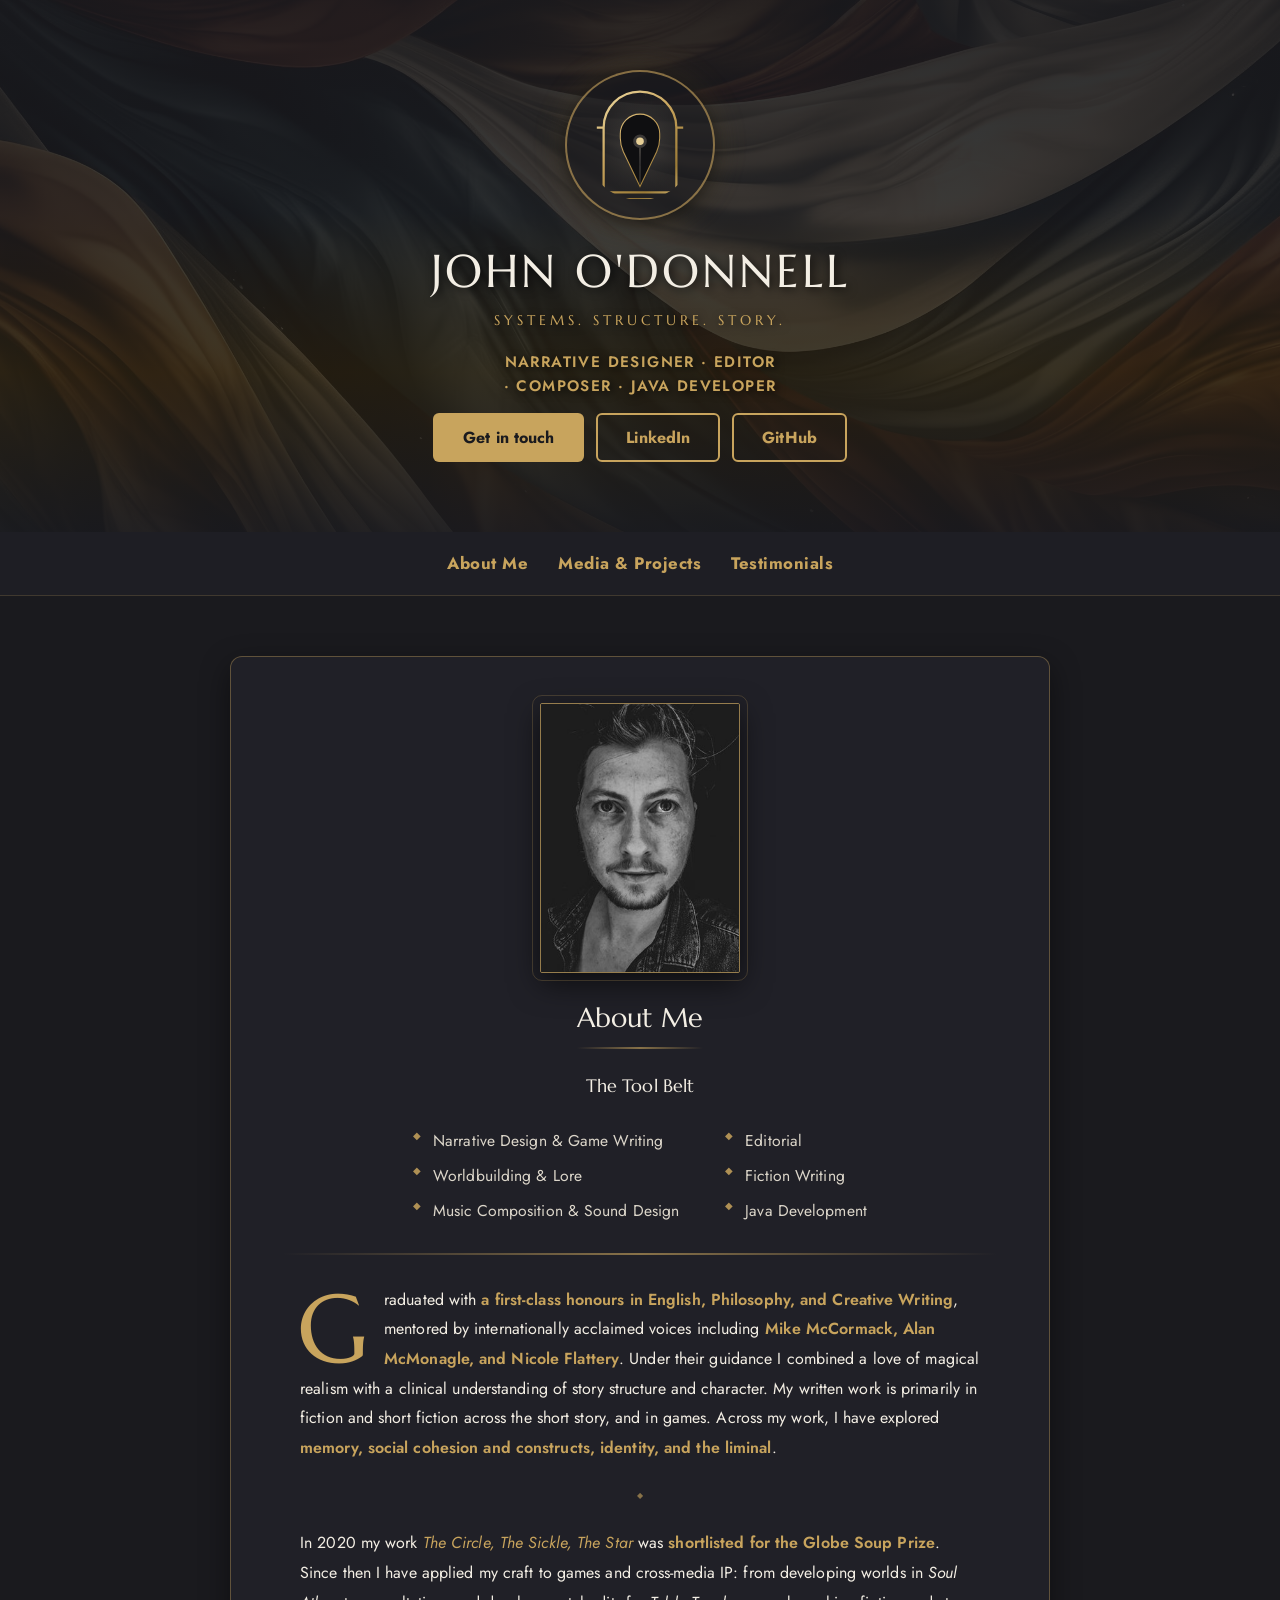
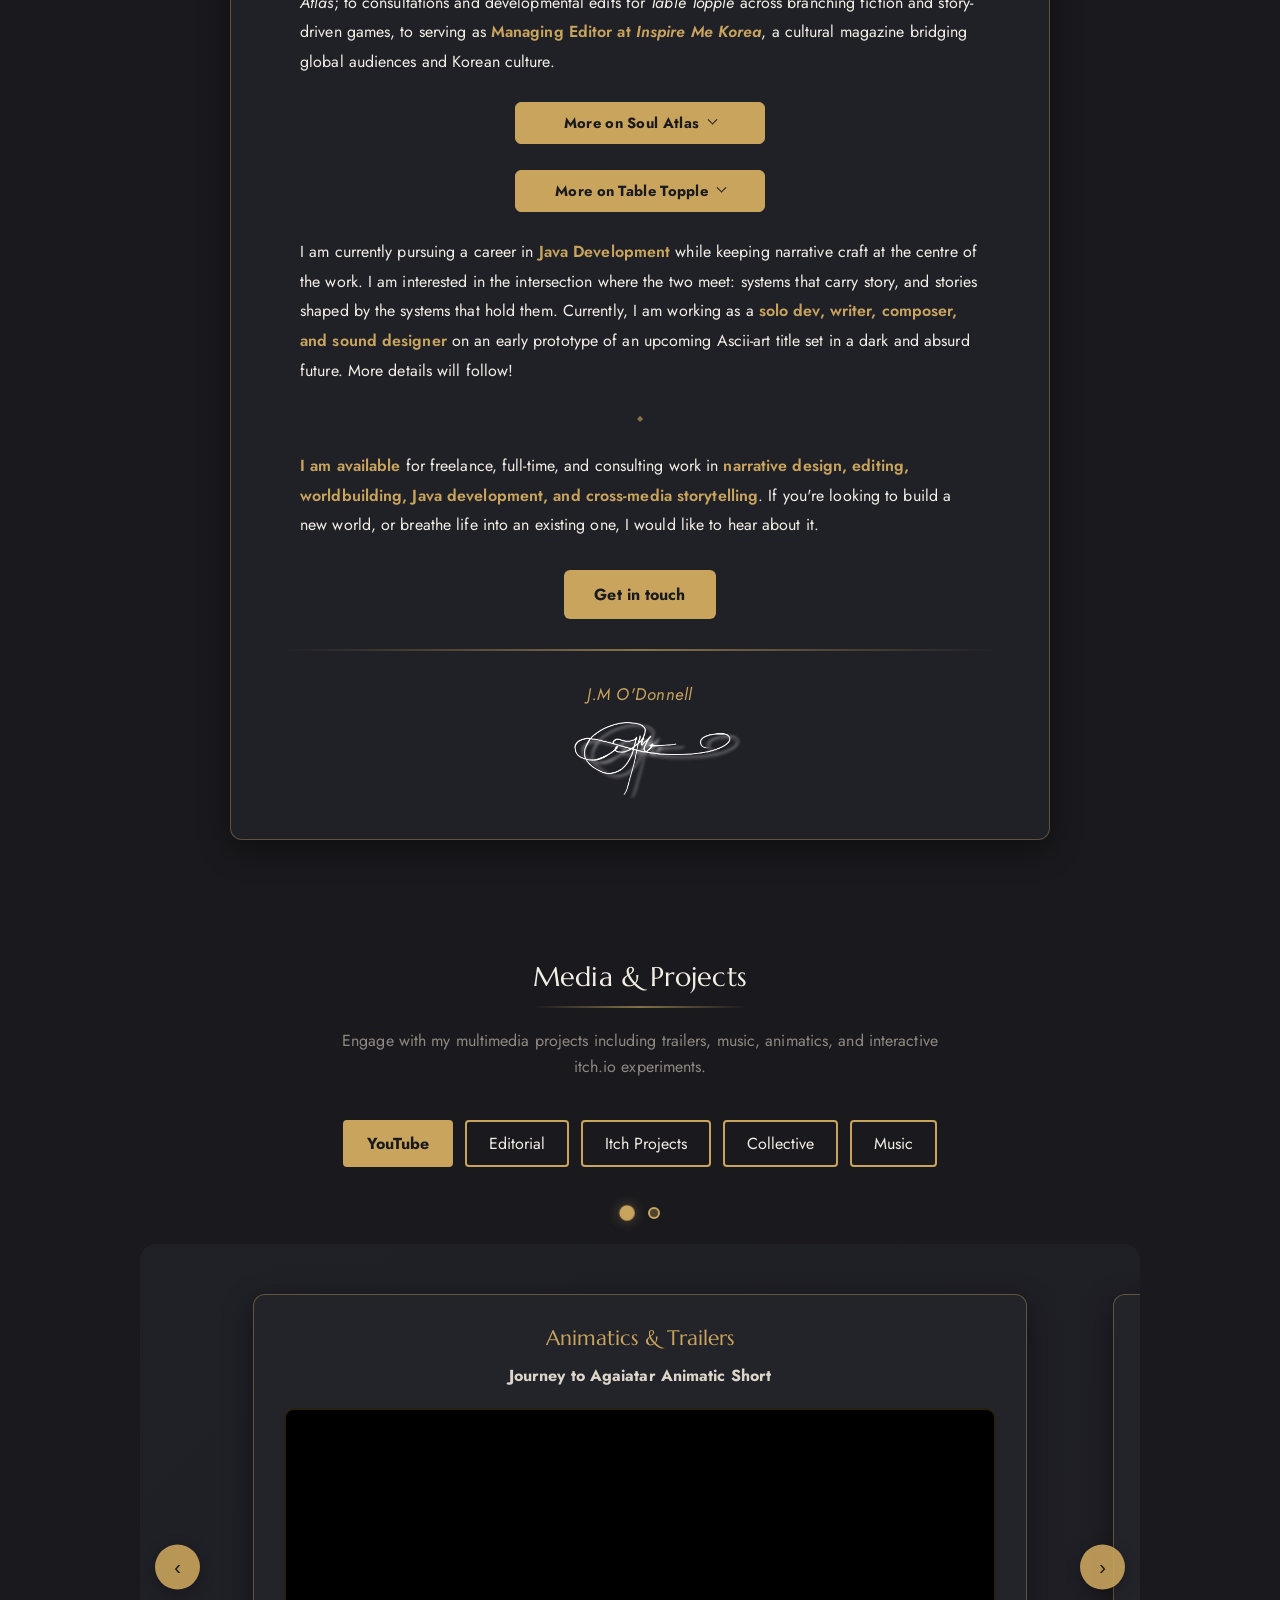
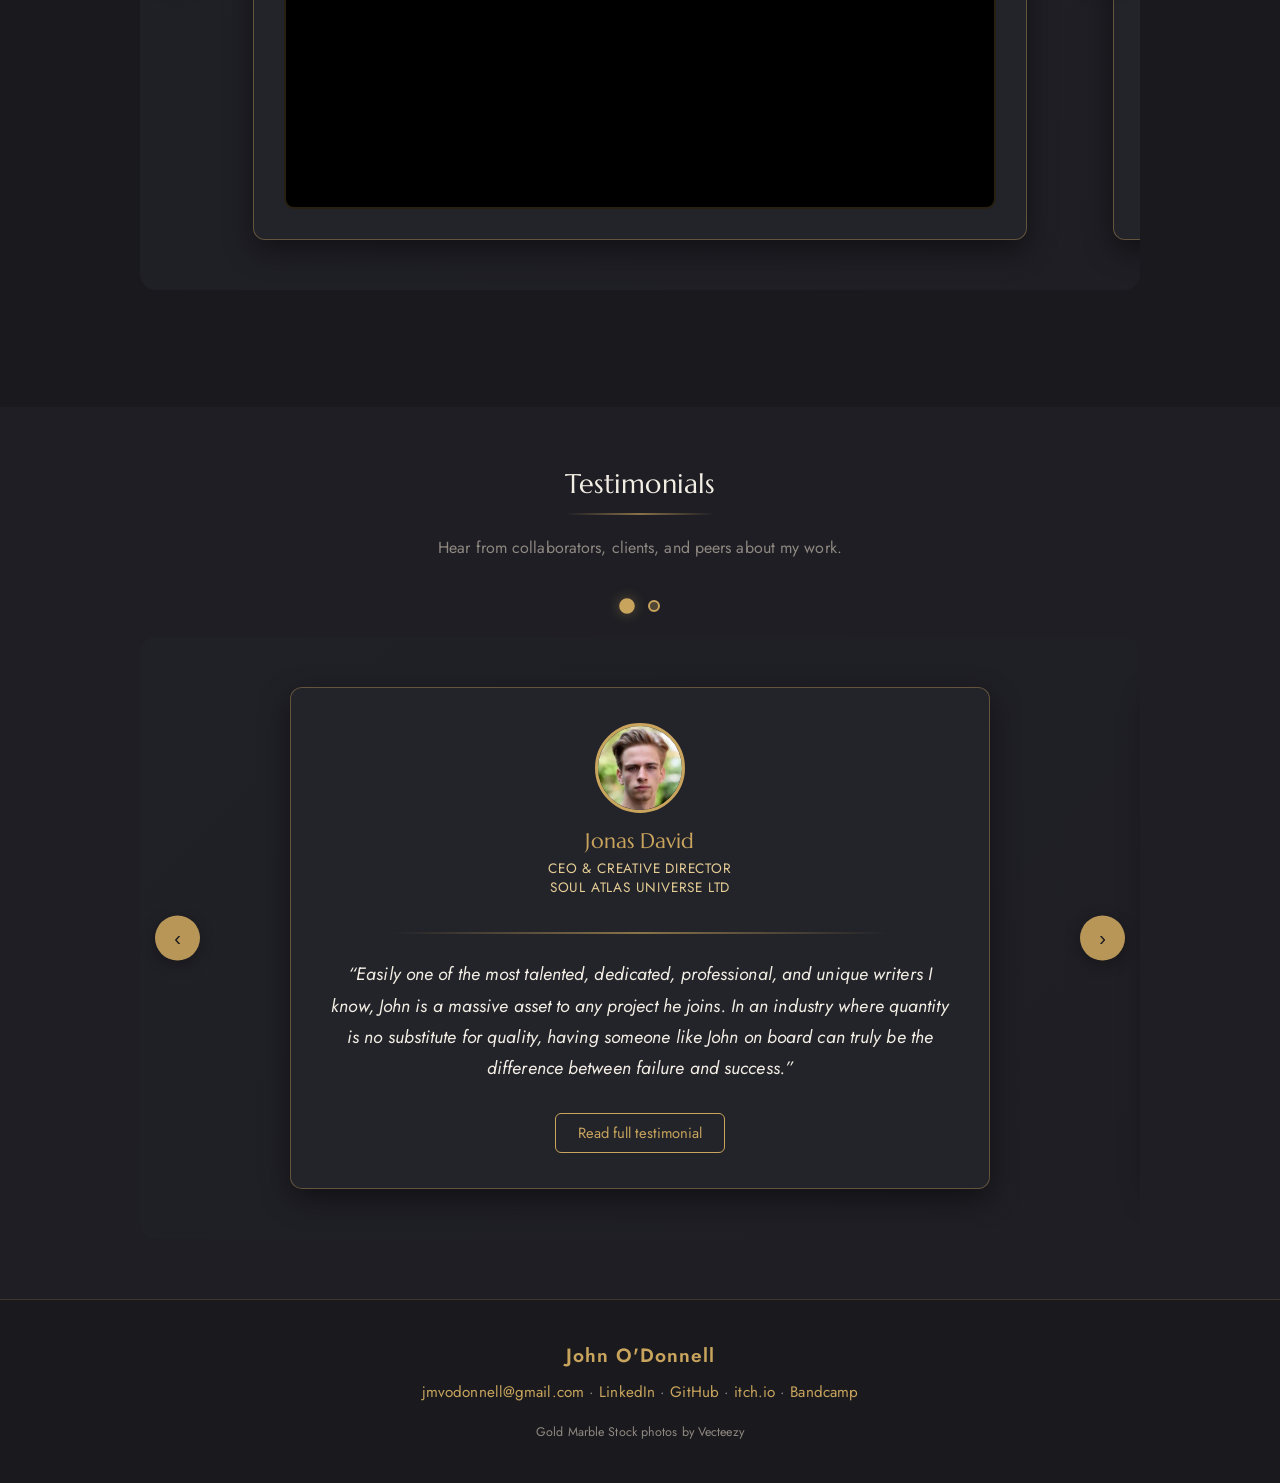
==== index.html @ 0b99d1b3 "Hero: brand mark in place of the portrait, add Composer, cut the long tagline - The circle now carri" ====
<!DOCTYPE html>
<html lang="en">
<head>
  <meta charset="UTF-8">
  <meta name="viewport" content="width=device-width, initial-scale=1">

  <title>John O'Donnell — Narrative Designer, Editor, Composer &amp; Java Developer</title>
  <meta name="description" content="John O'Donnell is a narrative designer, editor, composer and Java developer based in Galway, Ireland. Worldbuilding and lore for Soul Atlas, developmental editing for Table Topple, Managing Editor at Inspire Me Korea, founder of the Galway Writing Collective.">
  <meta name="author" content="John O'Donnell">
  <link rel="canonical" href="https://jmvodonnell.github.io/">

  <!-- Open Graph / social sharing -->
  <meta property="og:type" content="profile">
  <meta property="og:site_name" content="John O'Donnell">
  <meta property="og:title" content="John O'Donnell — Narrative Designer, Editor, Composer &amp; Java Developer">
  <meta property="og:description" content="Worldbuilding and lore for Soul Atlas. Developmental editing for Table Topple. Managing Editor at Inspire Me Korea.">
  <meta property="og:url" content="https://jmvodonnell.github.io/">
  <meta property="og:image" content="https://jmvodonnell.github.io/og-image.jpg">
  <meta property="og:image:width" content="1200">
  <meta property="og:image:height" content="630">
  <meta property="og:image:alt" content="John O'Donnell — Narrative Designer, Editor, Composer, Java Developer. Systems. Structure. Story.">
  <meta name="twitter:card" content="summary_large_image">
  <meta name="twitter:title" content="John O'Donnell — Narrative Designer, Editor, Composer &amp; Java Developer">
  <meta name="twitter:description" content="Worldbuilding and lore for Soul Atlas. Developmental editing for Table Topple. Managing Editor at Inspire Me Korea.">
  <meta name="twitter:image" content="https://jmvodonnell.github.io/og-image.jpg">
  <meta name="theme-color" content="#1A1A1E">

  <!-- Brand icons. The inline SVG placeholder is replaced by the real mark. -->
  <link rel="icon" href="/favicon.ico" sizes="48x48">
  <link rel="icon" href="/favicon.svg" type="image/svg+xml">
  <link rel="icon" type="image/png" sizes="32x32" href="/favicon-32x32.png">
  <link rel="icon" type="image/png" sizes="16x16" href="/favicon-16x16.png">
  <link rel="apple-touch-icon" href="/apple-touch-icon.png">
  <link rel="manifest" href="/site.webmanifest">

  <link rel="preload" as="image" href="Images/H1.jpg">

  <!-- Marcellus for headings and the name, Jost for body. -->
  <link rel="preconnect" href="https://fonts.googleapis.com">
  <link rel="preconnect" href="https://fonts.gstatic.com" crossorigin>
  <link rel="stylesheet" href="https://fonts.googleapis.com/css2?family=Marcellus&family=Jost:ital,wght@0,300;0,400;0,500;0,600;1,300&display=swap">

  <link rel="stylesheet" href="styles.css">

  <script type="application/ld+json">
  {
    "@context": "https://schema.org",
    "@type": "Person",
    "name": "John O'Donnell",
    "alternateName": "J.M. O'Donnell",
    "url": "https://jmvodonnell.github.io/",
    "image": "https://jmvodonnell.github.io/Images/Headshot3.jpg",
    "jobTitle": "Narrative Designer, Editor, Composer & Java Developer",
    "description": "Narrative designer, editor, composer and Java developer. Worldbuilding and lore for Soul Atlas, developmental editing for Table Topple, Managing Editor at Inspire Me Korea.",
    "email": "mailto:jmvodonnell@gmail.com",
    "address": { "@type": "PostalAddress", "addressLocality": "Galway", "addressCountry": "IE" },
    "knowsAbout": ["Narrative Design", "Game Writing", "Worldbuilding", "Developmental Editing", "Java"],
    "sameAs": [
      "https://github.com/JMVODonnell",
      "https://gaiangames.itch.io/",
      "https://zeropointnatives.bandcamp.com/"
    ]
  }
  </script>
</head>
<body>

  <a href="#main" class="skip-link">Skip to content</a>

  <!-- Hero -->
  <header>
    <div class="header-content">
      <img src="Images/mark_gold-on-dark.svg" alt="" aria-hidden="true" class="header-mark" width="200" height="200">
      <div class="text-container">
        <!-- The mark sits above, so the h1 is the name alone. Using the full
             lockup here would repeat the mark. -->
        <h1 class="header-name">John O'Donnell</h1>
        <p class="header-motto">Systems. Structure. Story.</p>
        <p class="header-roles">Narrative Designer &middot; Editor &middot; Composer &middot; Java Developer</p>
        <div class="header-actions" id="headerActions">
          <a href="mailto:jmvodonnell@gmail.com?subject=Collaboration%20Inquiry" class="cta-btn">Get in touch</a>
          <!-- LinkedIn / GitHub links are injected here from the SITE config in the script below -->
        </div>
      </div>
    </div>
  </header>

  <!-- Navigation -->
  <nav aria-label="Primary">
    <div class="nav-inner">
      <a href="#about-me">About Me</a>
      <a href="#projects">Media &amp; Projects</a>
      <a href="#testimonials">Testimonials</a>
      <!-- Single indicator that slides between links; positioned by script. -->
      <span class="nav-indicator" aria-hidden="true"></span>
    </div>
  </nav>

  <main id="main">

    <!-- About -->
    <section id="about-me" aria-labelledby="about-heading">
      <div class="about-container">
        <div class="about-card">

          <div class="about-photo">
            <img src="Images/Headshot3.jpg" alt="John O'Donnell" width="420" height="420">
          </div>

          <h2 id="about-heading">About Me</h2>

          <p class="about-intro">The Tool Belt</p>

          <ul class="about-list">
            <li>Narrative Design &amp; Game Writing</li>
            <li>Editorial</li>
            <li>Worldbuilding &amp; Lore</li>
            <li>Fiction Writing</li>
            <li>Music Composition &amp; Sound Design</li>
            <li>Java Development</li>
          </ul>

          <hr class="about-divider">

          <div class="about-prose">

            <p class="has-dropcap"><span class="dropcap">G</span>raduated with <strong>a first-class honours in English, Philosophy, and Creative Writing</strong>, mentored by internationally acclaimed voices including <strong>Mike McCormack, Alan McMonagle, and Nicole Flattery</strong>. Under their guidance I combined a love of magical realism with a clinical understanding of story structure and character. My written work is primarily in fiction and short fiction across the short story, and in games. Across my work, I have explored <strong>memory, social cohesion and constructs, identity, and the liminal</strong>.</p>

            <p>In 2020 my work <a href="https://www.globesoup.net/summer-2020-winner-1" target="_blank" rel="noopener"><em>The Circle, The Sickle, The Star</em></a> was <strong>shortlisted for the Globe Soup Prize</strong>. Since then I have applied my craft to games and cross-media IP: from developing worlds in <em>Soul Atlas</em>; to consultations and developmental edits for <em>Table Topple</em> across branching fiction and story-driven games, to serving as <strong>Managing Editor at <em>Inspire Me Korea</em></strong>, a cultural magazine bridging global audiences and Korean culture.</p>

            <div class="disclosure">
              <button type="button" class="disclosure-btn" aria-expanded="false" aria-controls="more-soul-atlas">
                <span>More on Soul Atlas</span>
                <span class="chev" aria-hidden="true"></span>
              </button>
              <div class="disclosure-panel" id="more-soul-atlas" hidden>
                <p>I served as <strong>worldbuilder, lore-keeper, writer, and editor</strong> on <em>Soul Atlas</em>, an ambitious cross-media fantasy project. In my time there, I combined <strong>geopolitics, culture, ideology, and philosophy</strong> with topography and real world history to co-create an original, cohesive universe with original characters. I have contributed as editor on promotional trailers and on their graphic novels. I continue to work with the team as an occasional editor, and as a <strong>narrative and worldbuilding consultant</strong>.</p>
                <p class="disclosure-link"><a href="https://soul-atlas.com/grimhald/" target="_blank" rel="noopener">Read their graphic novel, Grimhald &#8599;</a></p>
              </div>
            </div>

            <div class="disclosure">
              <button type="button" class="disclosure-btn" aria-expanded="false" aria-controls="more-table-topple">
                <span>More on Table Topple</span>
                <span class="chev" aria-hidden="true"></span>
              </button>
              <div class="disclosure-panel" id="more-table-topple" hidden>
                <p>I have worked on multiple occasions with <em>Table Topple</em> as a <strong>developmental editor and narrative consultant</strong>, most recently completing a full developmental edit of their forthcoming interactive choose your own adventure title, <em>Those Folks at the Top</em>. I have also worked as a consultant on their upcoming game, set in the same universe.</p>
                <p class="disclosure-link"><a href="https://tabletopple.com/" target="_blank" rel="noopener">Visit Table Topple &#8599;</a></p>
              </div>
            </div>

            <p>I am currently pursuing a career in <strong>Java Development</strong> while keeping narrative craft at the centre of the work. I am interested in the intersection where the two meet: systems that carry story, and stories shaped by the systems that hold them. Currently, I am working as a <strong>solo dev, writer, composer, and sound designer</strong> on an early prototype of an upcoming Ascii-art title set in a dark and absurd future. More details will follow!</p>

            <p><strong>I am available</strong> for freelance, full-time, and consulting work in <strong>narrative design, editing, worldbuilding, Java development, and cross-media storytelling</strong>. If you're looking to build a new world, or breathe life into an existing one, I would like to hear about it.</p>

          </div>

          <p class="about-cta"><a href="mailto:jmvodonnell@gmail.com?subject=Collaboration%20Inquiry" class="cta-btn">Get in touch</a></p>

          <hr class="about-divider">

          <p class="signature-credit">J.M O'Donnell</p>
          <div class="signature-container">
            <span class="signature" role="img" aria-label="John O'Donnell's signature"></span>
          </div>

        </div>
      </div>
    </section>

    <!-- Work -->
    <section id="projects" aria-labelledby="projects-heading">
      <div class="container">
        <h2 id="projects-heading">Media &amp; Projects</h2>
        <p class="section-intro">Engage with my multimedia projects including trailers, music, animatics, and interactive itch.io experiments.</p>

        <div class="tab-container" role="tablist" aria-label="Work categories">
          <button type="button" class="tab" role="tab" id="tab-narrative" aria-controls="narrative" aria-selected="false" data-target="narrative">YouTube</button>
          <button type="button" class="tab" role="tab" id="tab-editorial"  aria-controls="editorial"  aria-selected="false" data-target="editorial">Editorial</button>
          <button type="button" class="tab" role="tab" id="tab-games"      aria-controls="games"      aria-selected="false" data-target="games">Itch Projects</button>
          <button type="button" class="tab" role="tab" id="tab-collective" aria-controls="collective" aria-selected="false" data-target="collective">Collective</button>
          <button type="button" class="tab" role="tab" id="tab-music"      aria-controls="music"      aria-selected="false" data-target="music">Music</button>
        </div>

        <!-- Wrapper holds a min-height so switching tabs doesn't lurch the page. -->
        <div class="tab-panels">

        <!-- Narrative: animatics and trailers -->
        <div id="narrative" class="tab-panel" role="tabpanel" aria-labelledby="tab-narrative" data-carousel tabindex="0">
          <div class="carousel-container">
            <div class="carousel-dots" id="narrativeDots"></div>
            <div class="carousel-viewport">
              <div class="carousel-track" id="narrativeTrack">

                <div class="carousel-slide">
                  <div class="media-card">
                    <h3>Animatics &amp; Trailers</h3>
                    <p><strong>Journey to Agaiatar Animatic Short</strong></p>
                    <div class="video-frame">
                      <iframe src="https://www.youtube-nocookie.com/embed/Y5Wjfa29o9g" title="Journey to Agaiatar — animatic short" loading="lazy" frameborder="0" allow="accelerometer; clipboard-write; encrypted-media; gyroscope; picture-in-picture; web-share" referrerpolicy="strict-origin-when-cross-origin" allowfullscreen></iframe>
                    </div>
                  </div>
                </div>

                <div class="carousel-slide">
                  <div class="media-card">
                    <h3>Animatics &amp; Trailers</h3>
                    <p>A cinematic look at the immersive world of <strong>Soul Atlas.</strong></p>
                    <div class="video-frame">
                      <iframe src="https://www.youtube-nocookie.com/embed/u3R4_7BjgV8" title="Soul Atlas — cinematic trailer" loading="lazy" frameborder="0" allow="accelerometer; clipboard-write; encrypted-media; gyroscope; picture-in-picture; web-share" referrerpolicy="strict-origin-when-cross-origin" allowfullscreen></iframe>
                    </div>
                  </div>
                </div>

              </div>
              <button type="button" class="carousel-nav prev" id="prevNarrative" aria-label="Previous narrative project">&#8249;</button>
              <button type="button" class="carousel-nav next" id="nextNarrative" aria-label="Next narrative project">&#8250;</button>
            </div>
          </div>
        </div>

        <!-- Editorial -->
        <div id="editorial" class="tab-panel" role="tabpanel" aria-labelledby="tab-editorial" data-carousel tabindex="0">
          <div class="carousel-container">
            <div class="editorial-header">
              <h3>Published Works</h3>
              <p class="section-subtitle">&mdash; Featured articles and magazine contributions &mdash;</p>
            </div>

            <div class="credit-list">
              <div class="credit">
                <p class="credit-role">Developmental Editor</p>
                <p class="credit-work"><em>Those Folks at the Top</em> — Richard Naughton</p>
                <p class="credit-note">Full developmental edit of a forthcoming interactive, choice-driven title. Forthcoming.</p>
              </div>
              <div class="credit">
                <p class="credit-role">Managing Editor</p>
                <p class="credit-work">Inspire Me Korea</p>
                <p class="credit-note">Cultural magazine bridging global stories, identity and cultural insight.</p>
              </div>
              <div class="credit">
                <p class="credit-role">Worldbuilder &amp; Editor</p>
                <p class="credit-work">Soul Atlas</p>
                <p class="credit-note">Lore systems, regional development, and editorial review across film, games and comics.</p>
              </div>
            </div>

            <div class="carousel-dots" id="editorialDots"></div>
            <div class="carousel-viewport">
              <div class="carousel-track" id="editorialTrack">

                <div class="carousel-slide">
                  <div class="pub-card">
                    <div class="pub-content-wrapper">
                      <div class="pub-preview">
                        <img src="Images/cafe.jpg" alt="Inspire Me Korea, June 2020 issue cover" class="pub-cover-img" loading="lazy" width="520" height="730">
                      </div>
                      <div class="pub-details">
                        <h4 class="pub-title">Cultural Insights</h4>
                        <p class="pub-magazine">Inspire Me Korea</p>
                        <p class="pub-date">2020 June Issue</p>
                        <div class="pub-divider"></div>
                        <p class="pub-excerpt">The Cafe Aficionado&#39;s Guide to Seoul</p>
                        <button type="button" class="view-pdf-btn" data-pdf="https://drive.google.com/file/d/1nbLS0eVukHPrJKzOXMxUZUkrJGcWK3Kp/preview" data-title="The Cafe Aficionado's Guide to Seoul">View Article</button>
                      </div>
                    </div>
                  </div>
                </div>

                <div class="carousel-slide">
                  <div class="pub-card">
                    <div class="pub-content-wrapper">
                      <div class="pub-preview">
                        <img src="Images/kpop.jpg" alt="Inspire Me Korea, November 2020 issue cover" class="pub-cover-img" loading="lazy" width="520" height="732">
                      </div>
                      <div class="pub-details">
                        <h4 class="pub-title">Feature Article</h4>
                        <p class="pub-magazine">Inspire Me Korea</p>
                        <p class="pub-date">2020 Nov Issue</p>
                        <div class="pub-divider"></div>
                        <p class="pub-excerpt">A Deep Dive into Seoul&#39;s evolving folk, k-pop, and rock culture.</p>
                        <button type="button" class="view-pdf-btn" data-pdf="https://drive.google.com/file/d/1iM7bk5YpftJVKg1hq2mKUd3YoQTS1yja/preview" data-title="Seoul's Evolving Music Culture">View Article</button>
                      </div>
                    </div>
                  </div>
                </div>

              </div>
              <button type="button" class="carousel-nav prev" id="prevEditorial" aria-label="Previous publication">&#8249;</button>
              <button type="button" class="carousel-nav next" id="nextEditorial" aria-label="Next publication">&#8250;</button>
            </div>
          </div>
        </div>

        <!-- Games -->
        <div id="games" class="tab-panel" role="tabpanel" aria-labelledby="tab-games" data-carousel tabindex="0">
          <div class="itch-banner-row">
            <div class="banner-frame">
              <img class="itch-banner-full" src="Images/GaiusBanner.jpg" alt="Gaian Games" loading="lazy" width="1600" height="800">
            </div>
          </div>
          <div class="carousel-container">
            <div class="carousel-dots" id="gamesDots"></div>
            <div class="carousel-viewport">
              <!-- Slides are rendered from the GAMES array in the script below. -->
              <div class="carousel-track" id="gamesTrack"></div>
              <button type="button" class="carousel-nav prev" id="prevGames" aria-label="Previous game">&#8249;</button>
              <button type="button" class="carousel-nav next" id="nextGames" aria-label="Next game">&#8250;</button>
            </div>
          </div>
        </div>

        <!-- Music -->
        <div id="music" class="tab-panel" role="tabpanel" aria-labelledby="tab-music" tabindex="0">
          <div class="music-player-container">
            <div class="music-header">
              <h3>Zero Point Natives</h3>
              <a href="https://zeropointnatives.bandcamp.com/" target="_blank" rel="noopener" class="bandcamp-link"><span aria-hidden="true">&#127925;</span> <span>Listen on Bandcamp</span></a>
            </div>

            <div class="music-player">
              <div class="track-info">
                <div class="album-art" id="albumArt" aria-hidden="true"></div>
                <div class="track-details">
                  <p class="track-title" id="trackTitle">Elysium Fields</p>
                  <p class="artist-name">J.M. O'Donnell</p>
                  <p class="track-genre">Electronic &bull; Atmospheric &bull; Video Game Music</p>
                </div>
              </div>

              <div class="progress-container">
                <div class="progress-bar" id="progressBar" role="slider" tabindex="0"
                     aria-label="Seek" aria-valuemin="0" aria-valuemax="100" aria-valuenow="0">
                  <div class="progress" id="progress"></div>
                </div>
                <div class="time-display">
                  <span id="currentTime">0:00</span>
                  <span id="duration">0:00</span>
                </div>
              </div>

              <div class="controls">
                <button type="button" class="control-btn play-btn" id="playBtn" aria-label="Play">&#9654;</button>
                <div class="volume-control">
                  <label for="volumeSlider" class="visually-hidden">Volume</label>
                  <span aria-hidden="true" class="volume-icon">&#128266;</span>
                  <input type="range" class="volume-slider" id="volumeSlider" min="0" max="100" value="70">
                </div>
              </div>

              <!-- Tracklist renders from the TRACKS array below. -->
              <div class="playlist" id="playlist">
                <p class="playlist-title">Tracklist</p>
                <div id="playlistItems"></div>
              </div>
            </div>

            <audio id="audioPlayer" preload="none">
              Your browser does not support the audio element.
            </audio>
          </div>
        </div>

        <!-- Galway Writing Collective -->
        <div id="collective" class="tab-panel" role="tabpanel" aria-labelledby="tab-collective" tabindex="0">
          <div class="carousel-container">
            <div class="collective-card">
              <img src="Images/GWCBanner.jpg" alt="Galway Writing Collective" class="collective-image" loading="lazy" width="1840" height="920">

              <div class="collective-text">
                <h3 class="collective-subheading">The Galway Writing Collective</h3>
                <p class="collective-motto">Crafting Stories | Building Worlds | Elevating Voices.</p>

                <p>When I arrived in Galway in 2019, a prose collective didn't exist, and I suffered under the common belief that writing is something that has to be done in isolation. However, I wanted to change this, and when I couldn't find a collective, I decided to form one.</p>

                <p>Over five years I led a <strong>weekly prose workshop</strong>, facilitated <strong>four monthly events</strong>, and established <strong>Galway's only regular technical editing workshop</strong>. I built a brand that drew recognition from literary journals, publishers and authors, and a community that supported emerging writers across the West of Ireland.</p>

                <p>The Collective concluded in 2024, though I hope it has inspired others to continue the work of building a community and bringing writers together.</p>

                <hr class="about-divider">

                <p class="signature-credit">J.M O&#39;Donnell, Founder of The Galway Writing Collective.</p>
                <div class="signature-container">
                  <span class="signature" role="img" aria-label="John O'Donnell's signature"></span>
                </div>
              </div>
            </div>
          </div>
        </div>


        </div><!-- /.tab-panels -->

      </div>
    </section>
    <!-- Testimonials -->
    <section id="testimonials" aria-labelledby="testimonials-heading">
      <div class="testimonials-container">
        <h2 id="testimonials-heading">Testimonials</h2>
        <p class="section-intro">Hear from collaborators, clients, and peers about my work.</p>

        <div class="carousel-dots" id="testimonialDots"></div>

        <div class="carousel-viewport testimonials-viewport" data-carousel tabindex="0">
          <div class="carousel-track" id="testimonialTrack">

            <div class="carousel-slide">
              <div class="testimonial-card">
                <img src="Images/Jonas.jpg" alt="Jonas David" width="200" height="200" loading="lazy">
                <h3 class="testimonial-name">Jonas David</h3>
                <p class="testimonial-company">CEO &amp; Creative Director<br>Soul Atlas Universe LTD</p>
                <div class="testimonial-divider"></div>
                <blockquote>
                  <p class="pull-quote">&ldquo;Easily one of the most talented, dedicated, professional, and unique writers I know, John is a massive asset to any project he joins. In an industry where quantity is no substitute for quality, having someone like John on board can truly be the difference between failure and success.&rdquo;</p>
                  <div class="quote-rest" id="quote-jonas" hidden>
                    <p>&ldquo;John worked on our multi-media high fantasy IP <strong>Soul Atlas</strong> for about a year. He served as a world-building writer and editor, developing large-scale systems and concepts that shaped the core of the Soul Atlas Universe. It quickly became clear that John's command of story structure and his rapid understanding of the Soul Atlas Universe, which he gained in record time, made him an invaluable asset to the development of our movies, games, and graphic novels.&rdquo;</p>
                    <p>&ldquo;What most impressed me was his ability to see potential in the existing canon that nobody else in the team had noticed, demonstrating not just a keen and sharp mind but also a depth in knowledge and practical experience that he executed on effectively in his work. After his detailed and well-researched contributions to our <em>Journey to Agaiatar</em> animated story, he started to helm the development of the most significant region of Season 1 of the Soul Atlas Universe. There he developed key legacy systems such as the Honoring and the Arrill Rift.&rdquo;</p>
                    <p>&ldquo;As it is difficult to find stand-out talent for creative roles, we sought out John's capabilities in other creative sectors of Atlas. He provided critical insights and revisions on storylines for our upcoming movies and comic scripts, and provided critical insights on the overall story structure of our upcoming seasons. Throughout, he demonstrated a masterful and well-balanced approach between the principles of story structure, and a creative sensibility that brought a fresh and surprising approach to our world and workflow.&rdquo;</p>
                    <p>&ldquo;Even though John is not currently with us full-time, we always value the occasions when he returns — if only for a brief narrative consultation or editorial overview — bringing valuable feedback every single time.&rdquo;</p>
                  </div>
                  <button type="button" class="read-more-btn" data-target="quote-jonas" aria-expanded="false" aria-controls="quote-jonas">Read full testimonial</button>
                </blockquote>
              </div>
            </div>

            <div class="carousel-slide">
              <div class="testimonial-card">
                <img src="Images/Richard.jpg" alt="Richard Naughton" width="240" height="240" loading="lazy">
                <h3 class="testimonial-name">Richard Naughton</h3>
                <p class="testimonial-company">CEO &amp; Creative Director<br>Table Topple</p>
                <div class="testimonial-divider"></div>
                <blockquote>
                  <p class="pull-quote">&ldquo;John is a force multiplier - even if you are not running into trouble, he will help you squeeze every bit of potential out of your ideas.&rdquo;</p>
                  <div class="quote-rest" id="quote-richard" hidden>
                    <p>&ldquo;John O'Donnell has been instrumental in helping me overcome creative writing blocks on multiple projects, enabling me to effectively communicate a vision to my team.&rdquo;</p>
                    <p>&ldquo;His infectious excitement about the creative process, his repertoire of tools and his superb listening skills make him easy to recommend to anyone, at any stage of the creative writing process.&rdquo;</p>
                  </div>
                  <button type="button" class="read-more-btn" data-target="quote-richard" aria-expanded="false" aria-controls="quote-richard">Read full testimonial</button>
                </blockquote>
              </div>
            </div>

          </div>
          <button type="button" class="carousel-nav prev" id="prevTestimonial" aria-label="Previous testimonial">&#8249;</button>
          <button type="button" class="carousel-nav next" id="nextTestimonial" aria-label="Next testimonial">&#8250;</button>
        </div>
      </div>
    </section>

  </main>

  <footer>
    <div class="footer-inner">
      <p class="footer-name">John O'Donnell</p>
      <p class="footer-links" id="footerLinks">
        <a href="mailto:jmvodonnell@gmail.com">jmvodonnell@gmail.com</a>
      </p>
      <p class="footer-credit">
        <a href="https://www.vecteezy.com/free-photos/gold-marble" target="_blank" rel="noopener">Gold Marble Stock photos by Vecteezy</a>
      </p>
    </div>
  </footer>

  <!-- Article viewer -->
  <div id="pdfModal" class="pdf-modal" role="dialog" aria-modal="true" aria-labelledby="pdfTitle" hidden>
    <div class="pdf-modal-content">
      <div class="pdf-modal-header">
        <h3 id="pdfTitle">Article Viewer</h3>
        <button type="button" class="close-modal" id="closePdfBtn" aria-label="Close article viewer">&times;</button>
      </div>
      <div class="pdf-viewer-container">
        <iframe id="pdfViewer" src="" title="Article viewer" frameborder="0"></iframe>
      </div>
      <div class="pdf-modal-footer">
        <a id="pdfExternalLink" href="" target="_blank" rel="noopener" class="external-link-btn">Open in New Tab &#8599;</a>
      </div>
    </div>
  </div>

<script>
/* ============================================================
   SITE CONFIG
   Fill these in and the links appear automatically.
   Leave a value as an empty string and its link stays hidden —
   so the site never shows a dead link.
   ============================================================ */
const SITE = {
  email:    'jmvodonnell@gmail.com',
  linkedin: 'https://www.linkedin.com/in/jmvodonnell/',
  github:   'https://github.com/JMVODonnell',
  itch:     'https://gaiangames.itch.io/',
  bandcamp: 'https://zeropointnatives.bandcamp.com/'
};

/* ============================================================
   GAMES
   Add an object here and a slide appears. Delete it and it goes.
   `status` is optional — use it for work in progress.
   ============================================================ */
const GAMES = [
  {
    type:  'profile',
    name:  'J.M O\'Donnell',
    title: 'Game Developer & Designer',
    bio:   'I\'m a storyteller drawn to narrative-rich games that explore human connection, the boundaries between the real and the unreal, and the questions that underpin our shared experiences. I craft character-driven, emotionally resonant worlds where magical realism, complex inner lives, and immersive soundtracks come together to leave lasting impressions.',
    link:  'https://gaiangames.itch.io/',
    linkText: 'View My Itch.io Profile'
  },
  {
    title: 'Honk! Industries',
    image: 'Images/HonkIndustries.png',
    blurb: 'Welcome to HONK! Industries, the city\'s most trusted clandestine answer to crime and anarchy. Here, chaos is capital and absurdity reigns supreme.',
    link:  'https://gaiangames.itch.io/honk-industries',
    linkText: 'Play on itch.io'
  },
  {
    title: 'The Lonely Cactus',
    image: 'Images/Cactus.jpg',
    blurb: 'The Lonely Cactus is a game about a lonely cactus who just wants to have some friends. Unfortunately, the only people around are bubbles.',
    link:  'https://sonnyokay16.itch.io/the-lonely-cactus',
    linkText: 'Play on itch.io'
  }

  /* ----------------------------------------------------------
     TEMPLATE — uncomment and fill in when FRACTURE is ready.
     Nothing appears on the site until you do.

  ,{
    title:  'FRACTURE',
    status: 'In development',
    image:  'Images/fracture.jpg',
    blurb:  'One or two sentences on what Fracture is.',
    link:   'https://gaiangames.itch.io/fracture',
    linkText: 'Follow development'
  }
     ---------------------------------------------------------- */
];

/* ============================================================
   TRACKS
   ============================================================ */
const TRACKS = [
  { title: 'Elysium Fields', src: 'Music/elysium-fields.mp3', duration: '3:45' }
];


document.addEventListener('DOMContentLoaded', function () {
  const $  = (s, r) => (r || document).querySelector(s);
  const $$ = (s, r) => Array.from((r || document).querySelectorAll(s));
  const esc = s => String(s).replace(/[&<>"']/g, c => ({'&':'&amp;','<':'&lt;','>':'&gt;','"':'&quot;',"'":'&#39;'}[c]));

  /* ---------- External links from config ---------- */
  function linkHtml(href, label, cls) {
    return `<a href="${esc(href)}" target="_blank" rel="noopener" class="${cls}">${esc(label)}</a>`;
  }
  const headerActions = $('#headerActions');
  if (headerActions) {
    if (SITE.linkedin) headerActions.insertAdjacentHTML('beforeend', linkHtml(SITE.linkedin, 'LinkedIn', 'cta-btn cta-secondary'));
    if (SITE.github)   headerActions.insertAdjacentHTML('beforeend', linkHtml(SITE.github,   'GitHub',   'cta-btn cta-secondary'));
  }
  const footerLinks = $('#footerLinks');
  if (footerLinks) {
    [['linkedin','LinkedIn'], ['github','GitHub'], ['itch','itch.io'], ['bandcamp','Bandcamp']]
      .forEach(([k, label]) => {
        if (SITE[k]) footerLinks.insertAdjacentHTML('beforeend', ' &middot; ' + linkHtml(SITE[k], label, ''));
      });
  }

  /* ---------- Games rendered from data ---------- */
  const gamesTrack = $('#gamesTrack');
  if (gamesTrack) {
    gamesTrack.innerHTML = GAMES.map(g => {
      if (g.type === 'profile') {
        // No avatar here: the Gaian Games mark already sits in the banner above.
        return `<div class="carousel-slide"><div class="profile-card">
            <h3 class="profile-name">${esc(g.name)}</h3>
            <p class="profile-title">${esc(g.title)}</p>
            <div class="rule"></div>
            <p class="profile-bio">${esc(g.bio)}</p>
            <a href="${esc(g.link)}" class="game-play-btn" target="_blank" rel="noopener">${esc(g.linkText)}</a>
          </div></div>`;
      }
      return `<div class="carousel-slide"><div class="game-card">
          <h3 class="game-title">${esc(g.title)}${g.status ? `<span class="status-badge">${esc(g.status)}</span>` : ''}</h3>
          <img src="${esc(g.image)}" alt="${esc(g.title)}" class="game-image" loading="lazy">
          <div class="rule"></div>
          <p class="game-description">${esc(g.blurb)}</p>
          <a href="${esc(g.link)}" target="_blank" rel="noopener" class="game-play-btn">${esc(g.linkText || 'Play on itch.io')}</a>
        </div></div>`;
    }).join('');
  }

  /* ---------- One carousel implementation for all carousels ---------- */
  function initCarousel({ track, dots, prev, next }) {
    const trackEl = $('#' + track);
    const dotsEl  = $('#' + dots);
    const prevEl  = $('#' + prev);
    const nextEl  = $('#' + next);
    if (!trackEl || !dotsEl || !prevEl || !nextEl) return null;

    const slides = $$('.carousel-slide', trackEl);
    const total  = slides.length;
    if (!total) return null;

    let i = 0;
    dotsEl.innerHTML = '';
    const dotEls = slides.map((_, n) => {
      const b = document.createElement('button');
      b.type = 'button';
      b.className = 'dot';
      b.setAttribute('aria-label', `Go to item ${n + 1} of ${total}`);
      b.addEventListener('click', () => go(n));
      dotsEl.appendChild(b);
      return b;
    });

    function go(n) {
      i = (n + total) % total;
      trackEl.style.transform = `translateX(${-i * 100}%)`;
      dotEls.forEach((d, k) => {
        d.classList.toggle('active', k === i);
        d.setAttribute('aria-current', k === i ? 'true' : 'false');
      });
      // Keep off-screen slides out of the tab order.
      slides.forEach((s, k) => {
        s.setAttribute('aria-hidden', k === i ? 'false' : 'true');
        $$('a, button, iframe, input, [tabindex]', s).forEach(el => {
          if (k === i) el.removeAttribute('tabindex'); else el.setAttribute('tabindex', '-1');
        });
      });
    }

    prevEl.addEventListener('click', () => go(i - 1));
    nextEl.addEventListener('click', () => go(i + 1));

    const region = trackEl.closest('[data-carousel]');
    if (region) {
      region.addEventListener('keydown', e => {
        if (e.key === 'ArrowLeft')  { e.preventDefault(); go(i - 1); }
        if (e.key === 'ArrowRight') { e.preventDefault(); go(i + 1); }
      });
    }

    if (total < 2) { prevEl.hidden = true; nextEl.hidden = true; dotsEl.hidden = true; }
    go(0);
    return { go };
  }

  initCarousel({ track: 'narrativeTrack',  dots: 'narrativeDots',  prev: 'prevNarrative',  next: 'nextNarrative'  });
  initCarousel({ track: 'editorialTrack',  dots: 'editorialDots',  prev: 'prevEditorial',  next: 'nextEditorial'  });
  initCarousel({ track: 'gamesTrack',      dots: 'gamesDots',      prev: 'prevGames',      next: 'nextGames'      });
  initCarousel({ track: 'testimonialTrack',dots: 'testimonialDots',prev: 'prevTestimonial',next: 'nextTestimonial'});

  /* ---------- Tabs ---------- */
  const tabs = $$('.tab');
  const panels = tabs.map(t => document.getElementById(t.dataset.target));

  function selectTab(tab, focus) {
    tabs.forEach((t, idx) => {
      const on = t === tab;
      t.classList.toggle('active', on);
      t.setAttribute('aria-selected', on ? 'true' : 'false');
      t.tabIndex = on ? 0 : -1;
      if (panels[idx]) panels[idx].hidden = !on;
    });
    if (focus) tab.focus();
  }

  tabs.forEach((tab, idx) => {
    tab.addEventListener('click', () => selectTab(tab));
    tab.addEventListener('keydown', e => {
      const map = { ArrowRight: 1, ArrowLeft: -1, Home: 'first', End: 'last' };
      if (!(e.key in map)) return;
      e.preventDefault();
      const d = map[e.key];
      const n = d === 'first' ? 0 : d === 'last' ? tabs.length - 1 : (idx + d + tabs.length) % tabs.length;
      selectTab(tabs[n], true);
    });
  });
  if (tabs.length) selectTab(tabs[0]);

  /* ---------- Highlight the section you're reading ----------
     One indicator element slides between links rather than each link
     owning its own underline, so the marker glides instead of popping. */
  const navFor = {};
  $$('nav a[href^="#"]').forEach(a => { navFor[a.getAttribute('href').slice(1)] = a; });
  const indicator = $('.nav-indicator');
  const sections = $$('main section[id]').filter(s => navFor[s.id]);

  function moveIndicator(link) {
    if (!indicator || !link) return;
    const parent = indicator.parentElement.getBoundingClientRect();
    const r = link.getBoundingClientRect();
    indicator.style.width = r.width + 'px';
    indicator.style.transform = `translateX(${r.left - parent.left}px)`;
    indicator.style.opacity = '1';
  }

  if ('IntersectionObserver' in window && sections.length) {
    const marked = new Set();
    let active = null;
    const paint = () => {
      // The section nearest the middle of the viewport wins.
      let best = null, bestDist = Infinity;
      sections.forEach(s => {
        if (!marked.has(s)) return;
        const r = s.getBoundingClientRect();
        const d = Math.abs((r.top + r.bottom) / 2 - window.innerHeight / 2);
        if (d < bestDist) { bestDist = d; best = s; }
      });
      Object.values(navFor).forEach(a => { a.classList.remove('current'); a.removeAttribute('aria-current'); });
      if (best) {
        const link = navFor[best.id];
        link.classList.add('current');
        link.setAttribute('aria-current', 'true');
        if (link !== active) { active = link; moveIndicator(link); }
      } else if (indicator) {
        active = null;
        indicator.style.opacity = '0';
      }
    };
    const io = new IntersectionObserver(entries => {
      entries.forEach(e => e.isIntersecting ? marked.add(e.target) : marked.delete(e.target));
      paint();
    }, { rootMargin: '-45% 0px -45% 0px' });
    sections.forEach(s => io.observe(s));

    // Keep it aligned when the nav reflows.
    let rid;
    window.addEventListener('resize', () => {
      clearTimeout(rid);
      rid = setTimeout(() => { if (active) moveIndicator(active); }, 120);
    });
  }

  /* ---------- Disclosures (More on Soul Atlas / Table Topple) ---------- */
  $$('.disclosure-btn').forEach(btn => {
    const panel = document.getElementById(btn.getAttribute('aria-controls'));
    if (!panel) return;
    btn.addEventListener('click', () => {
      const open = btn.getAttribute('aria-expanded') === 'true';
      btn.setAttribute('aria-expanded', String(!open));
      panel.hidden = open;
    });
  });

  /* ---------- Read more ---------- */
  $$('.read-more-btn').forEach(btn => {
    btn.addEventListener('click', () => {
      const body = document.getElementById(btn.dataset.target);
      if (!body) return;
      const open = !body.hidden;
      body.hidden = open;
      btn.setAttribute('aria-expanded', String(!open));
      btn.textContent = open ? 'Read full testimonial' : 'Show less';
    });
  });

  /* ---------- Music player ---------- */
  const audio = $('#audioPlayer');
  if (audio && TRACKS.length) {
    const playBtn  = $('#playBtn');
    const progress = $('#progress');
    const bar      = $('#progressBar');
    const curEl    = $('#currentTime');
    const durEl    = $('#duration');
    const vol      = $('#volumeSlider');
    const art      = $('#albumArt');

    let current = 0;
    audio.src = TRACKS[0].src;
    audio.volume = vol.value / 100;

    // Tracklist
    const listEl = $('#playlistItems');
    if (listEl) {
      listEl.innerHTML = TRACKS.map((t, i) => `
        <button type="button" class="playlist-item${i === 0 ? ' active' : ''}" data-track="${i}">
          <span class="playlist-number">${String(i + 1).padStart(2, '0')}</span>
          <span class="playlist-track-title">${esc(t.title)}</span>
          <span class="playlist-track-duration">${esc(t.duration || '')}</span>
        </button>`).join('');

      listEl.addEventListener('click', e => {
        const btn = e.target.closest('.playlist-item');
        if (!btn) return;
        const i = Number(btn.dataset.track);
        if (i !== current) {
          current = i;
          audio.src = TRACKS[i].src;
          $('#trackTitle').textContent = TRACKS[i].title;
          $$('.playlist-item', listEl).forEach((b, k) => b.classList.toggle('active', k === i));
        }
        audio.play().then(() => setPlaying(true)).catch(() => setPlaying(false));
      });
    }

    const fmt = s => Number.isFinite(s)
      ? `${Math.floor(s / 60)}:${String(Math.floor(s % 60)).padStart(2, '0')}`
      : '0:00';

    audio.addEventListener('loadedmetadata', () => { durEl.textContent = fmt(audio.duration); });
    audio.addEventListener('timeupdate', () => {
      if (!audio.duration) return;
      const pct = (audio.currentTime / audio.duration) * 100;
      progress.style.width = pct + '%';
      bar.setAttribute('aria-valuenow', Math.round(pct));
      curEl.textContent = fmt(audio.currentTime);
    });
    audio.addEventListener('ended', () => setPlaying(false));
    audio.addEventListener('error', () => {
      durEl.textContent = '—';
      playBtn.disabled = true;
      playBtn.setAttribute('aria-label', 'Track unavailable');
    });

    function setPlaying(on) {
      playBtn.innerHTML = on ? '&#10074;&#10074;' : '&#9654;';
      playBtn.setAttribute('aria-label', on ? 'Pause' : 'Play');
      art.classList.toggle('playing', on);
    }

    playBtn.addEventListener('click', () => {
      if (audio.paused) { audio.play().then(() => setPlaying(true)).catch(() => setPlaying(false)); }
      else { audio.pause(); setPlaying(false); }
    });

    function seekTo(clientX) {
      const r = bar.getBoundingClientRect();
      if (audio.duration) audio.currentTime = ((clientX - r.left) / r.width) * audio.duration;
    }
    bar.addEventListener('click', e => seekTo(e.clientX));
    bar.addEventListener('keydown', e => {
      if (!audio.duration) return;
      if (e.key === 'ArrowRight') { e.preventDefault(); audio.currentTime = Math.min(audio.duration, audio.currentTime + 5); }
      if (e.key === 'ArrowLeft')  { e.preventDefault(); audio.currentTime = Math.max(0, audio.currentTime - 5); }
    });
    vol.addEventListener('input', () => { audio.volume = vol.value / 100; });
  }

  /* ---------- Article modal ---------- */
  const modal = $('#pdfModal');
  const viewer = $('#pdfViewer');
  const extLink = $('#pdfExternalLink');
  const modalTitle = $('#pdfTitle');
  const closeBtn = $('#closePdfBtn');
  let lastFocus = null;

  function openModal(url, title) {
    if (!modal) return;
    lastFocus = document.activeElement;
    viewer.src = url;
    extLink.href = url.replace('/preview', '/view');
    if (title) modalTitle.textContent = title;
    modal.hidden = false;
    modal.classList.add('active');
    document.body.style.overflow = 'hidden';
    closeBtn.focus();
  }
  function closeModal() {
    if (!modal) return;
    modal.classList.remove('active');
    modal.hidden = true;
    viewer.src = '';
    document.body.style.overflow = '';
    if (lastFocus) lastFocus.focus();
  }

  $$('.view-pdf-btn').forEach(b => {
    b.addEventListener('click', () => openModal(b.dataset.pdf, b.dataset.title));
  });
  if (closeBtn) closeBtn.addEventListener('click', closeModal);
  if (modal) modal.addEventListener('click', e => { if (e.target === modal) closeModal(); });
  document.addEventListener('keydown', e => {
    if (e.key === 'Escape' && modal && !modal.hidden) closeModal();
    // Keep focus inside the dialog while it is open.
    if (e.key === 'Tab' && modal && !modal.hidden) {
      const f = $$('a[href], button:not([disabled]), iframe, [tabindex]:not([tabindex="-1"])', modal);
      if (!f.length) return;
      const first = f[0], last = f[f.length - 1];
      if (e.shiftKey && document.activeElement === first) { e.preventDefault(); last.focus(); }
      else if (!e.shiftKey && document.activeElement === last) { e.preventDefault(); first.focus(); }
    }
  });
});
</script>

</body>
</html>
---- styles.css ----
/* ============================================================
   John O'Donnell — portfolio
   Design tokens first, then base, then components.
   ============================================================ */

:root {
  /* ---- Brand palette, from 05_Brand-Sheet ----------------------------
     Onyx #0F0F11 · Charcoal #1A1A1E · Portal Grey #57514A
     Champagne Gold #C8A45D · Pale Gold #E6CF96
     Midnight Ink #1E3050 · Ivory #F3EEE4
     The -rgb triples exist so translucent rules, glows and borders follow
     a palette change instead of being frozen as literals. */
  --gold-rgb:      200, 164, 93;     /* Champagne Gold */
  --bg-rgb:        26, 26, 30;       /* Charcoal */
  --warm-rgb:      40, 32, 18;       /* warm veil over the hero photograph */

  /* Emphasis gold: links, key terms, headings. */
  --gold:          #C8A45D;
  --gold-hover:    #E6CF96;
  --gold-muted:    #A98A46;
  /* Structural gold: rules, borders, frames. Deliberately quieter so the
     emphasis gold still reads as emphasis. */
  --gold-line:     rgba(var(--gold-rgb),0.38);
  --gold-line-str: rgba(var(--gold-rgb),0.62);

  --onyx:          #0F0F11;
  --bg:            #1A1A1E;
  --dark-1:        #202027;
  --dark-2:        #1E1E24;
  --card:          #23232A;
  --portal:        #57514A;
  --ink:           #1E3050;
  --text:          #F3EEE4;          /* Ivory */
  --text-dim:      #DCD6CA;
  --text-muted:    #8F8880;

  /* ---- Type ----
     Marcellus for the name, headings and spaced capitals.
     Jost for titles and body copy. */
  --font-display:  'Marcellus', Georgia, 'Times New Roman', serif;
  --font-body:     'Jost', 'Helvetica Neue', Helvetica, Arial, sans-serif;

  /* One easing curve for everything. */
  --ease:          cubic-bezier(0.22, 1, 0.36, 1);
  --speed:         0.3s;
  --glide:         0.55s;

  /* Type scale */
  --fs-h1:         clamp(1.75rem, 4.4vw, 2.2rem);
  --fs-h2:         clamp(1.4rem, 3.2vw, 1.7rem);
  --fs-h3:         1.3rem;
  --fs-h4:         1.05rem;

  --radius-card:   12px;
  --radius-shell:  16px;
  --radius-btn:    6px;

  --shadow-card:   0 10px 30px rgba(0,0,0,0.45);
  --shadow-lift:   0 18px 40px rgba(0,0,0,0.6);
}

/* ==================== BASE ==================== */
*, *::before, *::after { box-sizing: border-box; }

body {
  margin: 0;
  font-family: var(--font-body);
  background-color: var(--bg);
  color: var(--text);
  line-height: 1.6;
  overflow-x: hidden;
}

a { color: var(--gold); text-decoration: none; }
a:hover { text-decoration: underline; }

img { max-width: 100%; }

h1, h2, h3, h4 { font-family: var(--font-display); line-height: 1.25; font-weight: 400; }

[hidden] { display: none !important; }

section { padding: 60px 20px; }

/* Keep the sticky nav from covering a heading when jumping to an anchor. */
html { scroll-behavior: smooth; scroll-padding-top: 90px; }
@media (prefers-reduced-motion: reduce) { html { scroll-behavior: auto; } }

.container { max-width: 1000px; margin: 0 auto; }

.section-intro {
  text-align: center;
  color: var(--text-muted);
  margin: -20px auto 40px auto;
  max-width: 60ch;
}

.rule {
  width: 80%;
  height: 2px;
  background: linear-gradient(90deg, transparent, var(--gold), transparent);
  margin: 15px auto 25px auto;
}

/* Visible focus for keyboard users, suppressed for mouse clicks. */
:focus-visible {
  outline: 3px solid var(--gold-hover);
  outline-offset: 3px;
  border-radius: 4px;
}

.visually-hidden {
  position: absolute; width: 1px; height: 1px;
  margin: -1px; padding: 0; overflow: hidden;
  clip: rect(0 0 0 0); clip-path: inset(50%); white-space: nowrap;
}

.skip-link {
  position: absolute; left: -9999px; top: 0; z-index: 2000;
  background: var(--gold); color: var(--bg);
  padding: 12px 20px; font-weight: bold; border-radius: 0 0 8px 0;
}
.skip-link:focus { left: 0; }

@media (prefers-reduced-motion: reduce) {
  *, *::before, *::after {
    animation-duration: 0.001ms !important;
    animation-iteration-count: 1 !important;
    transition-duration: 0.001ms !important;
  }
}

/* ==================== HERO ==================== */
header {
  position: relative;
  padding: 70px 20px;
  text-align: center;
  color: var(--text);
  overflow: hidden;
  background-color: var(--bg);
}

/* The photograph lives on its own layer so its filter never touches
   the heading, the portrait or the buttons above it. */
header::before {
  content: '';
  position: absolute; inset: 0;
  background: url('Images/H1.jpg') no-repeat center center/cover;
  filter: sepia(30%) saturate(0.85) brightness(0.82);
}

header::after {
  content: '';
  position: absolute; inset: 0;
  background: linear-gradient(
    rgba(var(--bg-rgb),0.90),
    rgba(var(--bg-rgb),0.82) 40%,
    rgba(var(--warm-rgb),0.86) 70%,
    rgba(var(--bg-rgb),0.95)
  );
}

.header-content {
  position: relative;
  z-index: 1;
  display: flex;
  flex-direction: column;
  align-items: center;
}

.header-photo {
  width: 150px; height: 150px;
  border-radius: 50%;
  object-fit: cover;
  /* Headshot2-avatar.jpg is already a square head-and-shoulders crop of the
     same photo, so no offset is needed. The uncropped 420x525 original left
     the face small and lost inside a 150px circle. */
  margin-bottom: 20px;
  border: 4px solid var(--gold);
  box-shadow: 0 4px 20px rgba(0,0,0,0.6), 0 0 30px rgba(var(--gold-rgb),0.3);
}

/* Wide enough to keep the role line on one row on desktop; the tagline
   is capped separately so it still reads as a short sentence. */
.text-container { text-align: center; max-width: 64ch; }

header h1 {
  font-size: clamp(1.6rem, 4.4vw, 2.2rem);
  margin: 0 0 10px 0;
  text-shadow: 2px 2px 8px rgba(0,0,0,0.8);
}

.header-roles {
  margin: 0 0 14px 0;
  font-size: clamp(0.85rem, 2.2vw, 1.05rem);
  color: var(--gold);
  font-weight: 600;
  letter-spacing: 2px;
  text-transform: uppercase;
  text-shadow: 2px 2px 8px rgba(0,0,0,0.8);
}

.header-tagline {
  margin: 0 auto 26px auto;
  max-width: 46ch;
  font-size: clamp(1rem, 2.4vw, 1.15rem);
  color: var(--text-dim);
  font-style: italic;
  text-shadow: 2px 2px 8px rgba(0,0,0,0.8);
}

.header-actions {
  display: flex;
  flex-wrap: wrap;
  gap: 12px;
  justify-content: center;
}

/* ==================== BUTTONS ==================== */
.cta-btn {
  display: inline-block;
  padding: 12px 30px;
  background: var(--gold);
  color: var(--bg);
  border-radius: 24px;
  font-weight: bold;
  text-decoration: none;
  transition: background var(--speed), color var(--speed), transform 0.2s;
}
.cta-btn:hover {
  background: var(--gold-hover);
  color: var(--bg);
  text-decoration: none;
  transform: translateY(-2px);
}

.cta-secondary {
  background: transparent;
  color: var(--gold);
  border: 2px solid var(--gold);
  padding: 10px 28px;
}
.cta-secondary:hover { background: rgba(var(--gold-rgb),0.15); color: var(--gold-hover); }

/* ==================== NAV ==================== */
nav {
  display: flex;
  justify-content: center;
  flex-wrap: wrap;
  gap: 10px 30px;
  padding: 18px 20px;
  background-color: var(--dark-2);
  position: sticky;
  top: 0;
  z-index: 200;
  border-bottom: 1px solid rgba(var(--gold-rgb),0.2);
}

nav a {
  font-size: 1.05em;
  font-weight: bold;
  letter-spacing: 0.5px;
  transition: color var(--speed);
}
nav a:hover { color: var(--gold-hover); text-decoration: none; }

/* Current section, set by the observer in index.html. */
nav a.current { color: var(--gold-hover); }
nav a.current::after {
  content: '';
  display: block;
  height: 2px;
  margin-top: 4px;
  border-radius: 2px;
  background: var(--gold-hover);
  box-shadow: 0 0 8px rgba(var(--gold-rgb),0.6);
}

/* ==================== HEADINGS ==================== */
/* John's original double underline: a rule that fades at both ends, with a
   short solid accent centred beneath it. The flat full-width bar I had here
   was the "blocky" look — this is the elegant version. */
h2 {
  position: relative;
  text-align: center;
  font-size: clamp(1.5rem, 3.5vw, 1.95rem);
  margin: 0 auto 40px auto;
  padding-bottom: 14px;
  color: var(--text);
  display: table;
}

/* One rule only. Pairing a fading rule with a solid bar beneath it put a
   blocky line under a classy one, which read worse than either alone. */
h2::before {
  content: '';
  position: absolute;
  left: 0; right: 0; bottom: 0;
  height: 2px;
  background: linear-gradient(90deg, transparent, var(--gold), transparent);
}

/* ==================== ABOUT ==================== */
#about-me .about-container {
  display: flex;
  justify-content: center;
  padding: 20px 0;
}


/* An editorial portrait, not a second round avatar: the header already has
   the circular one, and two circles in a row read as a repeat. */
#about-me .about-photo { flex-shrink: 0; }

#about-me .about-photo img {
  display: block;
  width: 200px;
  height: 270px;
  object-fit: cover;
  object-position: center center;
  border-radius: 2px;
  border: 1px solid rgba(var(--gold-rgb),0.7);
  outline: 1px solid rgba(var(--gold-rgb),0.22);
  outline-offset: 7px;
  box-shadow: 0 10px 30px rgba(0,0,0,0.6);
}

#about-me .about-content { flex: 1; min-width: 0; }
#about-me h2 { margin-left: 0; margin-right: auto; }

/* John's original: 1.2em, gold, bold, normal case. */
.about-tagline {
  font-size: 1.05em;
  color: var(--gold);
  font-weight: bold;
  letter-spacing: 0.3px;
  margin: 0 0 14px 0;
  text-wrap: balance;
}

/* The lead line was reading as a flat white bar sitting on top of more
   white body copy. Lighter weight plus air makes it a lead-in. */
.about-intro {
  font-size: 1.15em;
  line-height: 1.7;
  margin: 0 0 24px 0;
  color: var(--text);
}
.about-intro strong { font-weight: 400; }

/* No icons, and no rule under each item: five underlines stacked above the
   section divider was the clash. A small gold diamond echoes the ornament
   used on the Collective section instead. */
.about-list {
  list-style: none;
  padding: 0;
  margin: 0;
  display: grid;
  grid-template-columns: repeat(auto-fit, minmax(230px, 1fr));
  gap: 10px 30px;
}
.about-list li {
  position: relative;
  padding-left: 20px;
  font-size: 0.98em;
  color: var(--text-dim);
}
.about-list li::before {
  content: '\25C6';
  position: absolute;
  left: 0;
  top: 0.1em;
  font-size: 0.62em;
  color: var(--gold);
  opacity: 0.85;
}

/* Fades from the centre, matching the heading rule and the testimonial
   dividers. The original faded left-to-right, which read as lopsided next
   to them. */
.about-divider {
  border: 0;
  height: 2px;
  background: linear-gradient(90deg, transparent, var(--gold), transparent);
  margin: 30px 0;
}

/* Body copy: a readable measure, generous leading, and a gold drop cap to
   give the block an entry point. */
#about-me .about-content > p:not([class]) {
  margin: 0 0 1.6rem 0;
  max-width: 70ch;
  line-height: 1.85;
}

#about-me .about-content > hr.about-divider + p::first-letter {
  float: left;
  font-family: Georgia, "Times New Roman", serif;
  font-size: 3.4em;
  line-height: 0.82;
  padding: 0.06em 0.14em 0 0;
  color: var(--gold);
}

/* A small diamond between paragraphs instead of a hard rule. */
#about-me .about-content > p:not([class]) + p:not([class])::before {
  content: '\25C6';
  display: block;
  text-align: center;
  color: var(--gold);
  font-size: 0.5em;
  opacity: 0.5;
  margin: 0 0 1.6rem 0;
  letter-spacing: 0.4em;
  text-indent: 0.4em;
}

.about-cta { margin-top: 30px !important; }

/* ==================== TABS ==================== */
.tab-container {
  display: flex;
  justify-content: center;
  flex-wrap: wrap;
  gap: 12px;
  margin-bottom: 40px;
}

.tab {
  padding: 10px 22px;
  border: 2px solid var(--gold);
  border-radius: 4px;
  background-color: transparent;
  color: var(--text);
  font-size: 1em;
  font-family: inherit;
  cursor: pointer;
  transition: background-color var(--speed), color var(--speed), transform 0.2s;
}
.tab:hover { background-color: rgba(var(--gold-rgb),0.12); transform: translateY(-2px); }
.tab.active { background-color: var(--gold); color: var(--bg); font-weight: bold; }

/* Reserve height so switching between a tall panel (Games) and a short one
   (Music) doesn't drag everything below it up the page. */
.tab-panels { min-height: 740px; }
.tab-panel { animation: panelIn 0.25s ease both; }
@keyframes panelIn {
  from { opacity: 0; transform: translateY(8px); }
  to   { opacity: 1; transform: none; }
}
@media (max-width: 768px) { .tab-panels { min-height: 0; } }

/* ==================== CAROUSEL (shared by all four) ==================== */
.carousel-container { max-width: 1000px; margin: 0 auto; position: relative; }

.carousel-dots {
  display: flex;
  justify-content: center;
  gap: 15px;
  margin: 15px 0 25px 0;
  position: relative;
  z-index: 50;
}

.dot {
  width: 12px; height: 12px;
  padding: 0;
  border-radius: 50%;
  background: rgba(var(--gold-rgb),0.3);
  border: 2px solid var(--gold);
  cursor: pointer;
  transition: background var(--speed), transform var(--speed);
}
.dot.active { background: var(--gold); transform: scale(1.3); box-shadow: 0 0 10px rgba(var(--gold-rgb),0.4); }
.dot:hover  { background: rgba(var(--gold-rgb),0.6); }

.carousel-viewport {
  position: relative;
  overflow: hidden;
  border-radius: var(--radius-shell);
  background: linear-gradient(135deg, var(--dark-1), var(--dark-2));
  padding: 50px 70px;
  margin: 0 auto;
}

.carousel-track {
  display: flex;
  width: 100%;
  align-items: stretch;
  transition: transform 0.6s cubic-bezier(0.4, 0, 0.2, 1);
}

/* max-width is load-bearing: without it a flex item with flex-shrink:0
   sizes to its content, and the cards' max-width blows the slide out. */
.carousel-slide {
  min-width: 100%;
  max-width: 100%;
  flex-shrink: 0;
  display: flex;
  justify-content: center;
  align-items: center;
}

/* Nav buttons are siblings of the track, never inside it — a transformed
   ancestor would become their containing block and drag them off-screen. */
.carousel-nav {
  position: absolute;
  top: 50%;
  transform: translateY(-50%);
  background: rgba(var(--gold-rgb),0.9);
  color: var(--bg);
  border: none;
  width: 45px; height: 45px;
  border-radius: 50%;
  font-size: 20px;
  cursor: pointer;
  display: flex;
  align-items: center;
  justify-content: center;
  z-index: 100;
  box-shadow: 0 4px 15px rgba(0,0,0,0.3);
  transition: background var(--speed), transform var(--speed);
}
.carousel-nav:hover { background: var(--gold-hover); transform: translateY(-50%) scale(1.1); }
.carousel-nav.prev { left: 15px; }
.carousel-nav.next { right: 15px; }

/* ==================== CARDS (shared shell) ==================== */
.media-card, .pub-card, .profile-card, .game-card {
  background-color: var(--card);
  border-radius: var(--radius-card);
  box-shadow: var(--shadow-card);
  border: 2px solid transparent;
  width: 90%;
  margin: 0 auto;
  transition: box-shadow var(--speed), border-color var(--speed), transform var(--speed);
}
.media-card:hover, .pub-card:hover, .profile-card:hover, .game-card:hover {
  box-shadow: var(--glow);
  border-color: var(--gold-hover);
  transform: scale(1.02);
}

.media-card   { max-width: 800px; padding: 30px; }
.pub-card     { max-width: 750px; padding: 30px; }
.profile-card { max-width: 700px; padding: 40px; text-align: center; }
.game-card    { max-width: 700px; padding: 35px; text-align: center; }

/* Narrative / video */
.media-card h3 { color: var(--gold); text-align: center; font-size: 1.4em; margin: 0 0 12px 0; }
.media-card p  { text-align: center; color: var(--text-dim); margin: 0 0 20px 0; }

.video-frame {
  position: relative;
  aspect-ratio: 16 / 9;
  border-radius: 10px;
  overflow: hidden;
  border: 2px solid rgba(var(--gold-rgb),0.2);
  background: #000;
}
.video-frame iframe { position: absolute; inset: 0; width: 100%; height: 100%; border: 0; }

/* ==================== EDITORIAL ==================== */
.editorial-header { text-align: center; margin-bottom: 24px; }
.editorial-header h3 { color: var(--gold); font-size: 1.8em; margin: 0 0 8px 0; letter-spacing: 1px; }
.section-subtitle { color: var(--text-muted); font-style: italic; margin: 0; }

.credit-list {
  display: grid;
  grid-template-columns: repeat(auto-fit, minmax(240px, 1fr));
  gap: 18px;
  margin: 0 auto 36px auto;
  max-width: 900px;
}
.credit {
  background: var(--dark-1);
  border-left: 4px solid var(--gold);
  border-radius: 8px;
  padding: 18px 20px;
}
.credit-role {
  margin: 0 0 4px 0;
  color: var(--gold);
  font-size: 0.78em;
  font-weight: 700;
  letter-spacing: 1.4px;
  text-transform: uppercase;
}
.credit-work { margin: 0 0 6px 0; color: var(--text); font-size: 1.05em; font-weight: 600; }
.credit-note { margin: 0; color: var(--text-muted); font-size: 0.9em; line-height: 1.5; }

.pub-content-wrapper { display: flex; gap: 30px; align-items: center; }

.pub-preview {
  flex: 0 0 200px;
  height: 260px;
  border-radius: 10px;
  overflow: hidden;
  border: 2px solid rgba(var(--gold-rgb),0.2);
  box-shadow: 0 4px 15px rgba(0,0,0,0.3);
}
.pub-cover-img { width: 100%; height: 100%; object-fit: cover; display: block; }

.pub-details { flex: 1; min-width: 0; }
.pub-title    { color: var(--gold); font-size: 1.4em; margin: 0 0 8px 0; }
.pub-magazine { color: var(--text); font-size: 1em; font-weight: 500; text-transform: uppercase; letter-spacing: 0.5px; margin: 0 0 4px 0; }
.pub-date     { color: var(--text-muted); font-size: 0.95em; font-style: italic; margin: 0; }
.pub-divider  { height: 2px; background: linear-gradient(90deg, transparent, var(--gold), transparent); margin: 15px 0 18px 0; }
.pub-excerpt  { color: var(--text-dim); font-style: italic; margin: 0 0 22px 0; }

.view-pdf-btn {
  background: linear-gradient(135deg, var(--gold), var(--gold-muted));
  color: var(--bg);
  padding: 12px 32px;
  border: none;
  border-radius: 25px;
  font-weight: bold;
  font-family: inherit;
  font-size: 1em;
  cursor: pointer;
  box-shadow: 0 4px 15px rgba(var(--gold-rgb),0.3);
  transition: background var(--speed), transform var(--speed);
}
.view-pdf-btn:hover { background: linear-gradient(135deg, var(--gold-hover), var(--gold)); transform: scale(1.05); }

/* ==================== GAMES ==================== */
/* The Gaian Games mark is pale artwork on a dark page. Framing it and
   vignetting the edges lets it sit in the design instead of glaring out
   of it. The image itself is untouched. */
.itch-banner-row { display: flex; justify-content: center; margin-bottom: 28px; }

.banner-frame {
  position: relative;
  width: 100%;
  max-width: 560px;
  border-radius: 14px;
  overflow: hidden;
  border: 1px solid rgba(var(--gold-rgb),0.55);
  box-shadow: 0 6px 26px rgba(0,0,0,0.55);
}
.banner-frame::after {
  content: '';
  position: absolute; inset: 0;
  pointer-events: none;
  background: radial-gradient(ellipse at center, rgba(var(--bg-rgb),0) 40%, rgba(var(--bg-rgb),0.5) 100%);
}

.itch-banner-full { display: block; width: 100%; height: auto; }

.profile-avatar {
  width: 120px; height: 120px;
  border-radius: 12px;
  border: 4px solid var(--gold);
  object-fit: cover;
  margin-bottom: 20px;
}
.profile-name  { color: var(--gold); font-size: 1.9em; margin: 0 0 6px 0; }
.profile-title { color: var(--text); font-size: 1em; text-transform: uppercase; letter-spacing: 0.8px; margin: 0; opacity: 0.9; }
.profile-bio   { color: var(--text-dim); font-style: italic; line-height: 1.7; max-width: 560px; margin: 0 auto 28px auto; }

.game-title {
  color: var(--gold);
  font-size: 1.7em;
  margin: 0 0 20px 0;
  display: flex;
  align-items: center;
  justify-content: center;
  gap: 12px;
  flex-wrap: wrap;
}

.status-badge {
  font-size: 0.5em;
  font-weight: 700;
  letter-spacing: 1.5px;
  text-transform: uppercase;
  color: var(--gold);
  border: 1px solid var(--gold);
  border-radius: 15px;
  padding: 5px 14px;
  white-space: nowrap;
}

/* contain, not cover: game art arrives at mixed sizes and ratios, and
   cropping a logo is worse than letterboxing it. */
.game-image {
  width: 100%;
  max-width: 500px;
  aspect-ratio: 16 / 9;
  object-fit: contain;
  background: var(--bg);
  border-radius: 10px;
  border: 2px solid rgba(var(--gold-rgb),0.2);
  margin-bottom: 20px;
}

.game-description { color: var(--text-dim); font-style: italic; line-height: 1.7; max-width: 500px; margin: 0 auto 28px auto; }

.game-play-btn {
  display: inline-block;
  background: linear-gradient(135deg, var(--gold), var(--gold-muted));
  color: var(--bg);
  padding: 13px 36px;
  border-radius: 25px;
  font-weight: bold;
  box-shadow: 0 4px 15px rgba(var(--gold-rgb),0.3);
  transition: background var(--speed), transform var(--speed);
}
.game-play-btn:hover {
  background: linear-gradient(135deg, var(--gold-hover), var(--gold));
  transform: translateY(-3px);
  text-decoration: none;
}

/* ==================== MUSIC ==================== */
.music-player-container { max-width: 900px; margin: 0 auto; padding: 0 20px; }
.music-header { text-align: center; margin-bottom: 34px; }
.music-header h3 { color: var(--gold); font-size: 1.9em; margin: 0 0 14px 0; letter-spacing: 1px; }

.bandcamp-link {
  display: inline-block;
  padding: 10px 24px;
  background: linear-gradient(135deg, var(--gold), var(--gold-muted));
  color: var(--bg);
  border-radius: 25px;
  font-weight: bold;
  box-shadow: 0 4px 15px rgba(var(--gold-rgb),0.3);
  transition: transform var(--speed);
}
.bandcamp-link:hover { transform: translateY(-3px); text-decoration: none; }

.music-player {
  background: linear-gradient(135deg, var(--dark-2), var(--dark-1));
  border: 2px solid var(--gold);
  border-radius: var(--radius-shell);
  padding: 30px;
  box-shadow: 0 10px 40px rgba(0,0,0,0.5);
  position: relative;
  overflow: hidden;
}

.track-info { display: flex; align-items: center; gap: 25px; margin-bottom: 30px; }

.album-art {
  width: 120px; height: 120px;
  flex-shrink: 0;
  background: linear-gradient(135deg, var(--gold), var(--gold-muted));
  border-radius: 15px;
  display: flex; align-items: center; justify-content: center;
  animation: rotate 20s linear infinite;
  animation-play-state: paused;
}
.album-art.playing { animation-play-state: running; }
.album-art::after { content: '\266A'; font-size: 50px; color: rgba(var(--bg-rgb),0.35); }
@keyframes rotate { from { transform: rotate(0deg); } to { transform: rotate(360deg); } }

.track-details { flex: 1; min-width: 0; }
.track-title { font-size: 1.5em; color: var(--gold); font-weight: 700; margin: 0 0 4px 0; }
.artist-name { font-size: 1.05em; color: var(--text-muted); margin: 0 0 10px 0; }
.track-genre {
  display: inline-block;
  padding: 4px 12px;
  background: rgba(var(--gold-rgb),0.1);
  border: 1px solid var(--gold);
  border-radius: 15px;
  font-size: 0.85em;
  color: var(--gold);
  margin: 0;
}

.progress-container { margin-bottom: 25px; }
.progress-bar {
  width: 100%; height: 8px;
  background: rgba(255,255,255,0.1);
  border-radius: 10px;
  overflow: hidden;
  cursor: pointer;
}
.progress {
  height: 100%; width: 0%;
  background: linear-gradient(90deg, var(--gold), var(--gold-hover));
  border-radius: 10px;
  transition: width 0.1s linear;
}
.time-display { display: flex; justify-content: space-between; margin-top: 8px; font-size: 0.9em; color: var(--text-muted); }

.controls { display: flex; justify-content: center; align-items: center; gap: 24px; }

.control-btn {
  background: rgba(var(--gold-rgb),0.1);
  border: 2px solid var(--gold);
  border-radius: 50%;
  width: 50px; height: 50px;
  display: flex; align-items: center; justify-content: center;
  cursor: pointer;
  color: var(--gold);
  font-size: 18px;
  transition: transform var(--speed), box-shadow var(--speed);
}
.control-btn.play-btn {
  width: 70px; height: 70px;
  font-size: 22px;
  background: linear-gradient(135deg, var(--gold), var(--gold-muted));
  color: var(--bg);
  box-shadow: 0 5px 20px rgba(var(--gold-rgb),0.4);
}
.control-btn:hover { transform: scale(1.1); box-shadow: 0 0 20px rgba(var(--gold-rgb),0.6); }
.control-btn:disabled { opacity: 0.4; cursor: not-allowed; transform: none; }

.volume-control { display: flex; align-items: center; gap: 10px; }
.volume-icon { color: var(--gold); }
.volume-slider {
  width: 100px; height: 6px;
  -webkit-appearance: none; appearance: none;
  background: rgba(255,255,255,0.15);
  border-radius: 5px;
}
.volume-slider::-webkit-slider-thumb {
  -webkit-appearance: none; appearance: none;
  width: 16px; height: 16px;
  background: var(--gold);
  border-radius: 50%;
  cursor: pointer;
}
.playlist {
  margin-top: 30px;
  border-top: 1px solid rgba(var(--gold-rgb),0.3);
  padding-top: 20px;
}

.playlist-title {
  color: var(--gold);
  font-size: 1.15em;
  font-weight: 600;
  margin: 0 0 15px 0;
}

.playlist-item {
  display: flex;
  align-items: center;
  gap: 15px;
  width: 100%;
  padding: 12px;
  background: rgba(255,255,255,0.02);
  border: 1px solid transparent;
  border-radius: 10px;
  margin-bottom: 10px;
  cursor: pointer;
  font-family: inherit;
  font-size: 1em;
  text-align: left;
  color: var(--text);
  transition: background var(--speed), border-color var(--speed), transform var(--speed);
}
.playlist-item:hover {
  background: rgba(var(--gold-rgb),0.1);
  border-color: var(--gold);
  transform: translateX(5px);
}
.playlist-item.active { background: rgba(var(--gold-rgb),0.2); border-color: var(--gold); }

.playlist-number { color: var(--text-muted); font-size: 0.9em; }
.playlist-track-title { flex: 1; font-weight: 500; }
.playlist-track-duration { color: var(--text-muted); font-size: 0.9em; }

.volume-slider::-moz-range-thumb {
  width: 16px; height: 16px;
  background: var(--gold);
  border: none;
  border-radius: 50%;
  cursor: pointer;
}

/* ==================== WRITING COLLECTIVE ==================== */



.collective-motto {
  font-size: 1.1em;
  font-style: italic;
  color: var(--gold);
  margin: -20px 0 2.5rem 0;
  text-align: center;
  letter-spacing: 1px;
}

.grid { display: grid; grid-template-columns: repeat(auto-fit, minmax(300px, 1fr)); gap: 20px; }

.card { background-color: var(--dark-2); padding: 20px; border-radius: 8px; box-shadow: 0 4px 6px rgba(0,0,0,0.4); }


.collective-image {
  width: 100%;
  max-width: 600px;
  height: auto;
  display: block;
  border-radius: 12px;
  margin: 0 auto 2.5rem auto;
  box-shadow: 0 8px 32px rgba(0,0,0,0.5);
  border: 2px solid var(--gold);
}

.collective-text { text-align: center; }

/* Normal case at John's original 1.5em. The uppercase + letterspaced
   treatment I had made the solid bar underneath read as a block. */
.collective-subheading {
  position: relative;
  font-size: 1.5em;
  color: var(--gold);
  display: inline-block;
  padding-bottom: 0.5rem;
  margin: 0 0 1.5rem 0;
  font-weight: 600;
}

.collective-subheading::after {
  content: '';
  position: absolute;
  left: 0; right: 0; bottom: 0;
  height: 2px;
  background: linear-gradient(90deg, transparent, var(--gold), transparent);
}

.collective-text p { font-size: 1.03em; line-height: 1.8; margin-bottom: 1.2rem; color: var(--text-dim); }
.collective-text strong { color: var(--gold); font-weight: 600; }

.signature-credit {
  color: var(--gold) !important;
  font-style: italic;
  font-size: 1.05em;
  margin-top: 2.5rem !important;
  letter-spacing: 0.5px;
}


/* ==================== TESTIMONIALS ==================== */
#testimonials { background-color: var(--dark-2); text-align: center; }
.testimonials-container { max-width: 1200px; margin: 0 auto; position: relative; }
.testimonials-viewport { max-width: 1000px; }

.testimonial-card {
  background-color: var(--card);
  padding: 35px 40px;
  border-radius: var(--radius-card);
  box-shadow: var(--shadow-card);
  text-align: center;
  width: 90%;
  max-width: 700px;
  margin: 0 auto;
  border: 2px solid transparent;
  transition: box-shadow var(--speed), border-color var(--speed), transform var(--speed);
}
.testimonial-card:hover { box-shadow: var(--glow); border-color: var(--gold-hover); transform: scale(1.02); }

.testimonial-card img {
  width: 90px; height: 90px;
  border-radius: 50%;
  object-fit: cover;
  margin: 0 auto 15px auto;
  display: block;
  border: 3px solid var(--gold);
}

.testimonial-name { font-size: 1.35em; color: var(--gold); margin: 0 0 5px 0; }
.testimonial-company {
  color: var(--gold-hover);
  margin: 0 0 20px 0;
  font-size: 0.85em;
  letter-spacing: 0.8px;
  text-transform: uppercase;
  line-height: 1.4;
}
.testimonial-divider { width: 80%; height: 2px; background: linear-gradient(90deg, transparent, var(--gold), transparent); margin: 15px auto 25px auto; }

.testimonial-card blockquote { margin: 0; color: var(--text-dim); text-align: left; }

.pull-quote {
  font-size: 1.12em;
  font-style: italic;
  line-height: 1.75;
  color: var(--text);
  margin: 0;
  text-align: center;
}

.quote-rest { margin-top: 22px; }
.quote-rest p { font-style: italic; line-height: 1.75; margin: 0 0 15px 0; text-align: left; }
.quote-rest p:last-child { margin-bottom: 0; }

.read-more-btn {
  display: inline-block;
  margin-top: 20px;
  background: transparent;
  border: 1px solid var(--gold);
  color: var(--gold);
  border-radius: 20px;
  padding: 8px 22px;
  font-family: inherit;
  font-size: 0.92em;
  cursor: pointer;
  transition: background var(--speed), color var(--speed);
}
.read-more-btn:hover { background: rgba(var(--gold-rgb),0.14); color: var(--gold-hover); }

/* ==================== FOOTER ==================== */
footer {
  background: var(--bg);
  border-top: 1px solid rgba(var(--gold-rgb),0.2);
  padding: 40px 20px;
  text-align: center;
}
.footer-inner { max-width: 800px; margin: 0 auto; }
.footer-name { color: var(--gold); font-size: 1.2em; font-weight: 600; margin: 0 0 10px 0; letter-spacing: 1px; }
.footer-links { margin: 0 0 18px 0; color: var(--text-muted); font-size: 0.95em; }
.footer-credit { margin: 0; font-size: 0.78em; }
.footer-credit a { color: var(--text-muted); }

/* ==================== ARTICLE MODAL ==================== */
.pdf-modal { position: fixed; inset: 0; background: rgba(0,0,0,0.9); z-index: 1000; }
.pdf-modal.active { display: flex; align-items: center; justify-content: center; }

.pdf-modal-content {
  background: linear-gradient(135deg, var(--dark-2), var(--dark-1));
  width: 92%;
  max-width: 1000px;
  height: 85vh;
  border-radius: var(--radius-card);
  display: flex;
  flex-direction: column;
  box-shadow: 0 20px 60px rgba(0,0,0,0.8);
  border: 2px solid var(--gold);
  animation: fadeIn 0.3s;
}
@keyframes fadeIn { from { opacity: 0; transform: scale(0.96); } to { opacity: 1; transform: scale(1); } }

.pdf-modal-header {
  display: flex; justify-content: space-between; align-items: center;
  padding: 18px 26px;
  border-bottom: 2px solid rgba(var(--gold-rgb),0.2);
  gap: 16px;
}
.pdf-modal-header h3 { color: var(--gold); font-size: 1.2em; margin: 0; }

.close-modal {
  background: none; border: none;
  color: var(--gold);
  font-size: 34px;
  line-height: 1;
  cursor: pointer;
  width: 42px; height: 42px;
  flex-shrink: 0;
  display: flex; align-items: center; justify-content: center;
  border-radius: 50%;
  transition: background var(--speed), transform var(--speed);
}
.close-modal:hover { background: rgba(var(--gold-rgb),0.12); transform: rotate(90deg); }

.pdf-viewer-container { flex: 1; padding: 18px; overflow: hidden; }
.pdf-viewer-container iframe { width: 100%; height: 100%; border-radius: 8px; border: 1px solid rgba(var(--gold-rgb),0.2); background: #fff; }

.pdf-modal-footer { padding: 14px 26px; border-top: 2px solid rgba(var(--gold-rgb),0.2); text-align: center; }

.external-link-btn {
  display: inline-block;
  color: var(--gold);
  padding: 8px 20px;
  border: 1px solid var(--gold);
  border-radius: 20px;
  font-size: 0.93em;
  transition: background var(--speed);
}
.external-link-btn:hover { background: rgba(var(--gold-rgb),0.12); text-decoration: none; }

/* ==================== RESPONSIVE ==================== */
@media (max-width: 900px) {
  #about-me .about-card { flex-direction: column; align-items: center; text-align: center; gap: 24px; padding: 30px 24px; }
  #about-me h2 { margin-left: auto; margin-right: auto; }
  /* One column, items sharing a left edge, the block itself centred. Keeps
     each diamond attached to its label without a ragged left margin. */
  .about-list {
    grid-template-columns: 1fr;
    width: max-content;
    max-width: 100%;
    margin: 0 auto;
    justify-items: start;
  }
  .about-list li { text-align: left; }

  /* Body copy reads left-aligned; a drop cap against centred text looks odd. */
  #about-me .about-content > p:not([class]) { max-width: none; text-align: left; }
}

@media (max-width: 768px) {
  section { padding: 45px 16px; }

  nav { gap: 8px 18px; padding: 14px 16px; }
  nav a { font-size: 0.95em; }

  .carousel-viewport { padding: 40px 46px; }
  .carousel-nav { width: 36px; height: 36px; font-size: 16px; }
  .carousel-nav.prev { left: 6px; }
  .carousel-nav.next { right: 6px; }

  .media-card, .pub-card, .profile-card, .game-card, .testimonial-card { width: 100%; padding: 24px 20px; }

  .pub-content-wrapper { flex-direction: column; text-align: center; gap: 20px; }
  .pub-preview { flex: none; width: 170px; height: 230px; margin: 0 auto; }

  .track-info { flex-direction: column; text-align: center; gap: 16px; }
  .controls { gap: 16px; }
  .collective-image { margin-bottom: 1.6rem; }
}

@media (max-width: 480px) {
  header { padding: 50px 16px; }
  .header-photo { width: 118px; height: 118px; }
  .header-actions { flex-direction: column; align-items: stretch; }

  .tab { padding: 9px 16px; font-size: 0.92em; }
  .carousel-viewport { padding: 34px 14px; }
  .carousel-nav.prev { left: 2px; }
  .carousel-nav.next { right: 2px; }

  .testimonial-card { padding: 22px 16px; }
  .testimonial-card img { width: 72px; height: 72px; }
  .pull-quote { font-size: 1.02em; }
}


/* ============================================================
   DESIGN SYSTEM PASS
   Loaded last so it settles the card language, motion, type
   scale and the reworked About section.
   ============================================================ */

/* ---- Motion: one curve, everywhere ---- */
a, button, .tab, .dot, .cta-btn, .game-play-btn, .view-pdf-btn,
.bandcamp-link, .read-more-btn, .disclosure-btn, .control-btn,
.playlist-item, .carousel-nav, .profile-link-btn, .external-link-btn {
  transition-timing-function: var(--ease);
}

.carousel-track { transition: transform var(--glide) var(--ease); }

/* ---- Type scale ---- */
header h1 { font-size: var(--fs-h1); }
h2         { font-size: var(--fs-h2); }
.media-card h3, .editorial-header h3, .music-header h3,
.profile-name, .game-title, .testimonial-name,
.collective-subheading { font-size: var(--fs-h3); }
.pub-title, .playlist-title { font-size: var(--fs-h4); }

/* ---- One card language ----
   Hairline gold frame, shared radius, and a lift on hover rather than a
   scale plus halo. The 8px left bar is gone: the About card is centred
   now, and an asymmetric bar fought that. */
.about-card,
.media-card, .pub-card, .profile-card, .game-card,
.testimonial-card, .collective-card, .credit {
  border: 1px solid var(--gold-line);
  border-left: 1px solid var(--gold-line);
  border-radius: var(--radius-card);
  box-shadow: var(--shadow-card);
  transition: border-color var(--speed) var(--ease),
              box-shadow var(--speed) var(--ease),
              transform var(--speed) var(--ease);
}

.about-card:hover,
.media-card:hover, .pub-card:hover, .profile-card:hover, .game-card:hover,
.testimonial-card:hover, .collective-card:hover {
  transform: translateY(-3px);
  box-shadow: var(--shadow-lift);
  border-color: var(--gold-line-str);
}

/* ---- Buttons: tailored, not pill ---- */
.cta-btn, .game-play-btn, .view-pdf-btn, .bandcamp-link,
.profile-link-btn, .read-more-btn, .external-link-btn, .disclosure-btn {
  border-radius: var(--radius-btn);
}
.cta-btn:hover, .game-play-btn:hover, .bandcamp-link:hover,
.profile-link-btn:hover, .view-pdf-btn:hover { transform: translateY(-2px); }

/* ---- Rules use structural gold ---- */
.rule, .pub-divider, .testimonial-divider, .about-divider,
.collective-subheading::after {
  background: linear-gradient(90deg, transparent, var(--gold-line-str), transparent);
}
h2::before {
  background: linear-gradient(90deg, transparent, var(--gold-line-str), transparent);
}

/* ---- Nav: one sliding indicator ---- */
nav { padding: 0; }

.nav-inner {
  position: relative;
  display: flex;
  justify-content: center;
  flex-wrap: wrap;
  gap: 10px 30px;
  padding: 18px 20px;
  max-width: 1000px;
  margin: 0 auto;
}

nav a.current::after { content: none; }

.nav-indicator {
  position: absolute;
  left: 0;
  bottom: 12px;
  height: 2px;
  width: 0;
  opacity: 0;
  border-radius: 2px;
  background: linear-gradient(90deg, transparent, var(--gold-hover), transparent);
  transform: translateX(0);
  transition: transform var(--glide) var(--ease),
              width var(--glide) var(--ease),
              opacity var(--speed) var(--ease);
  pointer-events: none;
}

@media (prefers-reduced-motion: reduce) {
  .nav-indicator { transition: opacity 0.001ms; }
}

/* ---- ABOUT: centred, symmetrical, matching the rest of the site ---- */
#about-me .about-container { display: block; padding: 0; }

#about-me .about-card {
  display: block;
  text-align: center;
  background: var(--dark-1);
  max-width: 820px;
  margin: 0 auto;
  padding: 46px 52px 40px;
}

#about-me .about-photo { margin: 0 0 28px 0; }
#about-me .about-photo img { margin: 0 auto; }

#about-me h2 { margin: 0 auto 22px auto; }

.about-intro {
  font-size: 1.12em;
  line-height: 1.7;
  color: var(--text);
  max-width: 46ch;
  margin: 0 auto 26px auto;
}

.about-list {
  display: grid;
  grid-template-columns: repeat(2, auto);
  justify-content: center;
  gap: 10px 46px;
  text-align: left;
  margin: 0 auto;
}

/* Prose: left-aligned inside a centred column. Centred body text is hard
   to read at this length, and the drop cap needs a left edge. */
.about-prose {
  text-align: left;
  max-width: 68ch;
  margin: 0 auto;
}

#about-me .about-prose > p {
  margin: 0 0 1.6rem 0;
  line-height: 1.85;
  max-width: none;
}

/* ---- Drop cap ----------------------------------------------------------
   ::first-letter + float was abandoned here. A floated first-letter gives
   no reliable box to position against (its client rect reports the line
   box, not the float), so the glyph could never be placed exactly.

   Instead: a ::before float reserves the space, which controls how many
   lines wrap and nothing else, and the G is a real element positioned
   absolutely on top of it. The two concerns are then independent.

   SIZING RULE (the standard one): the cap spans from the FIRST line's
   cap-height down to the LAST line's BASELINE. Here that is
   12px cap-height + 2 x 29.6px line-height = 71.2px of ink.
   Sizing it to three full line-boxes (88.8px) is what made it overshoot
   top and bottom, because a 29.6px line box on 16px text is mostly leading.

   Every number was measured, not estimated: the glyph is rasterised to a
   canvas and scanned for ink, and the baseline is read from a marker in
   the live element. Georgia's G is 0.73em of ink with a ~3px left side
   bearing at this size; the font metrics report 0.71875em and no bearing,
   which is what kept the cap misplaced.

   CAVEAT: the size and nudge are measured for Marcellus "G" against Jost
   body text. Changing either face, the body size or the line-height means
   re-measuring. Side bearings also differ per glyph, so changing this
   paragraph's first letter means re-measuring too.
   --------------------------------------------------------------------- */
#about-me .about-prose > p.has-dropcap {
  position: relative;
}

/* Reserves the wrap area only: three lines tall, ink width plus a gutter. */
#about-me .about-prose > p.has-dropcap::before {
  content: "";
  float: left;
  width: 84px;
  height: 88px;   /* > 2 lines and <= 3, so exactly three lines indent */
}

#about-me .about-prose > p.has-dropcap .dropcap {
  position: absolute;
  top: 0;
  left: 0;
  font-family: var(--font-display);
  font-size: 96.22px;   /* ink = 71.2px = line 1 cap top to line 3 baseline, Marcellus */
  line-height: 1;
  color: var(--gold);
  /* Set from measurement: cancels the glyph's bearings so the INK, not the
     glyph box, sits flush in the paragraph corner. */
  transform: translate(-3px, -4px);
}

/* No breakpoint override on purpose. The body font-size and line-height do
   not change at mobile, so the cap does not need to either, and a second
   set of numbers would be a second set to keep correct. */

/* Gold key terms, matching the Collective treatment. */
#about-me .about-prose strong { color: var(--gold); font-weight: 600; }

/* Diamond between paragraphs, not between a paragraph and a disclosure. */
#about-me .about-prose > p + p::before {
  content: "\25C6";
  display: block;
  text-align: center;
  color: var(--gold-line-str);
  font-size: 0.5em;
  margin: 0 0 1.6rem 0;
  letter-spacing: 0.4em;
  text-indent: 0.4em;
}

/* ---- Disclosures ----
   Centred, matched widths, and styled as a smaller Get in touch so they
   read as a deliberate pair rather than two orphaned controls. */
.disclosure { margin: 0 0 1.6rem 0; text-align: center; }

.disclosure-btn {
  display: inline-flex;
  align-items: center;
  justify-content: center;
  gap: 10px;
  min-width: 250px;
  padding: 9px 22px;
  background: var(--gold);
  border: 1px solid var(--gold);
  border-radius: var(--radius-btn);
  color: var(--bg);
  font-family: inherit;
  font-size: 0.92em;
  font-weight: bold;
  letter-spacing: 0.3px;
  cursor: pointer;
  transition: background var(--speed) var(--ease),
              border-color var(--speed) var(--ease),
              transform var(--speed) var(--ease);
}
.disclosure-btn:hover {
  background: var(--gold-hover);
  border-color: var(--gold-hover);
  color: var(--bg);
  transform: translateY(-2px);
}

.chev {
  width: 7px;
  height: 7px;
  border-right: 1.5px solid currentColor;
  border-bottom: 1.5px solid currentColor;
  transform: rotate(45deg) translate(-2px, -2px);
  transition: transform var(--speed) var(--ease);
}
.disclosure-btn[aria-expanded="true"] .chev {
  transform: rotate(-135deg) translate(-2px, -2px);
}

.disclosure-panel {
  margin-top: 18px;
  padding: 20px 24px;
  background: rgba(255,255,255,0.025);
  border-left: 2px solid var(--gold-line-str);
  border-radius: 0 var(--radius-btn) var(--radius-btn) 0;
}
.disclosure-panel > p { margin: 0 0 1rem 0; line-height: 1.8; }
.disclosure-panel > p:last-child { margin-bottom: 0; }
.disclosure-link a { color: var(--gold); font-size: 0.95em; }

/* ---- Signature: masked, so it is exactly gold and stays crisp ---- */
.signature-credit {
  color: var(--gold) !important;
  font-style: italic;
  font-size: 1.05em;
  margin: 0 0 14px 0 !important;
  letter-spacing: 0.5px;
}

.signature-container { margin: 0; }

/* White, not gold: the credit line above it is gold and two golds
   stacked competed with each other.
   Sign1.png is padded so the ink's centre of gravity is the image centre,
   so "center" here centres the signature on its weight rather than on a
   box that included the long thin O'Donnell tail. Box matches 860/287. */
.signature-container .signature {
  display: block;
  width: 230px;
  height: 77px;
  margin: 0 auto;
  background-color: #ffffff;
  -webkit-mask: url("Images/Sign1.png") no-repeat center / contain;
  mask: url("Images/Sign1.png") no-repeat center / contain;
  filter: none;
  opacity: 1;
}

/* ---- Testimonials: equal heights, button on a shared line ---- */
.carousel-track { align-items: stretch; }
.testimonial-card { display: flex; flex-direction: column; height: 100%; }
/* The gap guarantees clearance even when margin-top:auto collapses to
   zero on the longest quote — that card had the button touching the text. */
.testimonial-card blockquote {
  display: flex;
  flex-direction: column;
  flex: 1;
  gap: 28px;
}
.testimonial-card .quote-rest { flex: 0 0 auto; }
/* Pushes the button to the bottom so it lands on the same line in every
   card, whatever the quote length. */
.read-more-btn { margin-top: auto; align-self: center; }

/* ---- Collective, now a Work panel ---- */
#collective .collective-card {
  background: var(--dark-1);
  max-width: 820px;
  margin: 0 auto;
  padding: 36px 40px 40px;
  text-align: center;
}
#collective .collective-image { margin: 0 auto 2rem auto; border: 1px solid var(--gold-line); }
#collective .collective-subheading { margin-bottom: 0.5rem; }
#collective .collective-motto { margin: 0 0 1.8rem 0; }
/* Everything centred, as it was before the move. */
#collective .collective-text,
#collective .collective-text p { text-align: center; }
#collective .collective-text > p:not([class]) { max-width: 66ch; margin-left: auto; margin-right: auto; }
#collective .signature-credit { margin-top: 2rem !important; }

/* ---- Responsive ---- */
@media (max-width: 768px) {
  #about-me .about-card { padding: 30px 20px 28px; }
  .about-list {
    grid-template-columns: 1fr;
    justify-content: center;
    gap: 10px 0;
    width: max-content;
  }
  .about-prose { max-width: none; }
  #collective .collective-card { padding: 24px 18px 28px; }
  .nav-inner { gap: 8px 18px; padding: 14px 16px; }
  .nav-indicator { bottom: 9px; }
}


/* ---- Brand type mapping -------------------------------------------------
   Marcellus carries the name, headings and anything set in spaced capitals;
   Jost carries titles and body copy. Applied last so it wins over the
   component rules above without editing each of them. */
.profile-name, .game-title, .testimonial-name, .pub-title,
.collective-subheading, .editorial-header h3, .music-header h3,
.media-card h3, .about-intro, .collective-motto {
  font-family: var(--font-display);
  font-weight: 400;
}

/* Jost runs a little small at the same pixel size, and its light weights are
   thin on a dark ground, so body copy sits slightly heavier. */
body { font-weight: 400; letter-spacing: 0.1px; }
.header-roles, .about-tagline, .credit-role, .pub-magazine,
.testimonial-company, .profile-title { font-family: var(--font-body); }

/* ---- Header lockup ----
   The h1 is the brand lockup; its alt text is the accessible heading. */
.header-logo { margin: 0 0 18px 0; line-height: 0; }
.header-logo img {
  display: block;
  width: min(430px, 84vw);
  height: auto;
  margin: 0 auto;
  filter: drop-shadow(0 4px 14px rgba(0,0,0,0.65));
}
@media (max-width: 480px) { .header-logo img { width: 90vw; } }

/* ---- Hero: the mark in place of the portrait ---------------------------
   The circle now carries the brand mark rather than a photograph, so it is
   padded and contained rather than cropped. The portrait still opens the
   About card. */
.header-mark {
  width: 150px; height: 150px;
  border-radius: 50%;
  object-fit: contain;
  padding: 18px;
  margin-bottom: 22px;
  border: 2px solid var(--gold-line-str);
  background: rgba(var(--bg-rgb),0.55);
  box-shadow: 0 4px 20px rgba(0,0,0,0.6), 0 0 34px rgba(var(--gold-rgb),0.18);
}

.header-name {
  font-family: var(--font-display);
  font-size: clamp(1.9rem, 5.6vw, 2.9rem);
  font-weight: 400;
  letter-spacing: 3px;
  text-transform: uppercase;
  color: var(--text);
  margin: 0 0 10px 0;
  text-shadow: 2px 2px 10px rgba(0,0,0,0.85);
}

.header-motto {
  font-family: var(--font-display);
  font-size: clamp(0.72rem, 1.9vw, 0.86rem);
  letter-spacing: 4px;
  text-transform: uppercase;
  color: var(--gold);
  margin: 0 0 18px 0;
  text-shadow: 2px 2px 8px rgba(0,0,0,0.85);
}

@media (max-width: 480px) {
  .header-mark { width: 118px; height: 118px; padding: 14px; }
  .header-name { letter-spacing: 2px; }
  .header-motto { letter-spacing: 2.5px; }
}

/* Composer makes the role line longer; ease the tracking so it holds one
   row at common widths and breaks cleanly rather than mid-phrase below. */
.header-roles {
  letter-spacing: 1.4px;
  font-size: clamp(0.78rem, 1.9vw, 0.95rem);
  max-width: 34ch;
  margin-left: auto;
  margin-right: auto;
  text-wrap: balance;
}
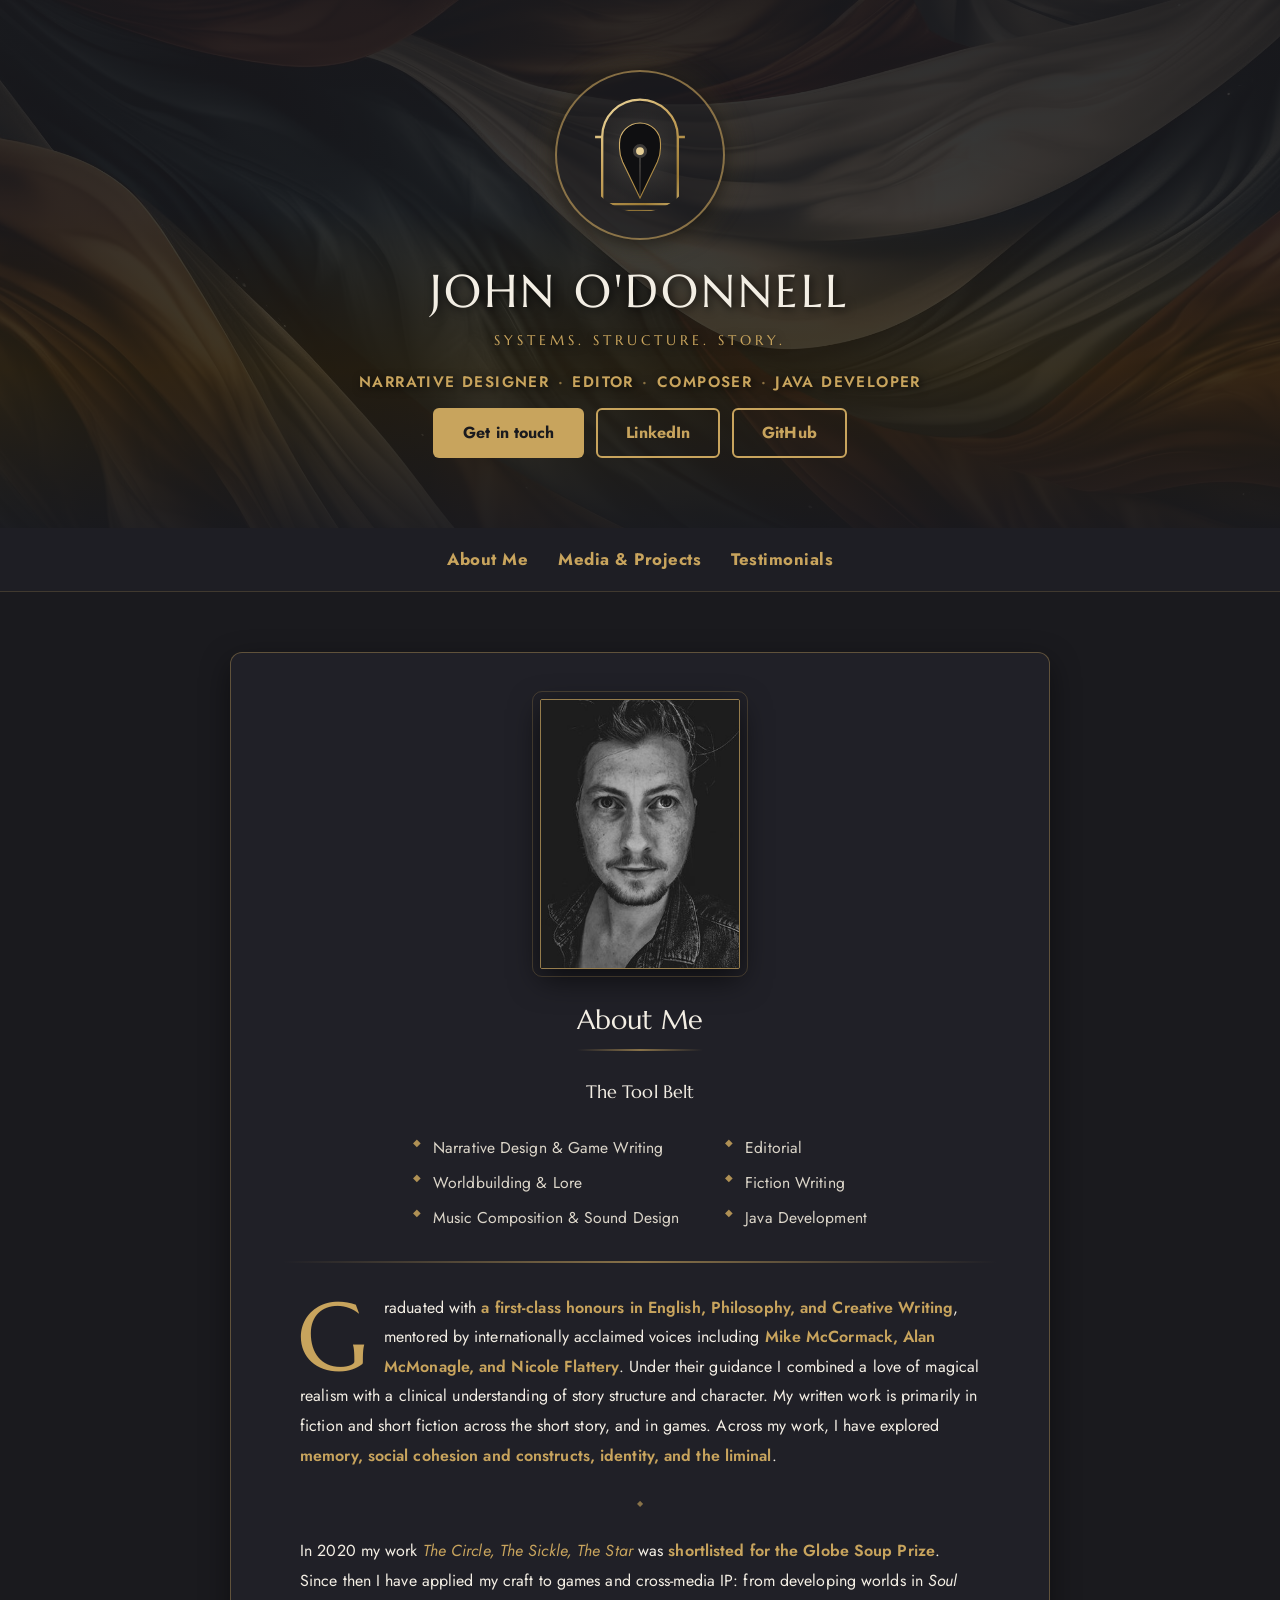
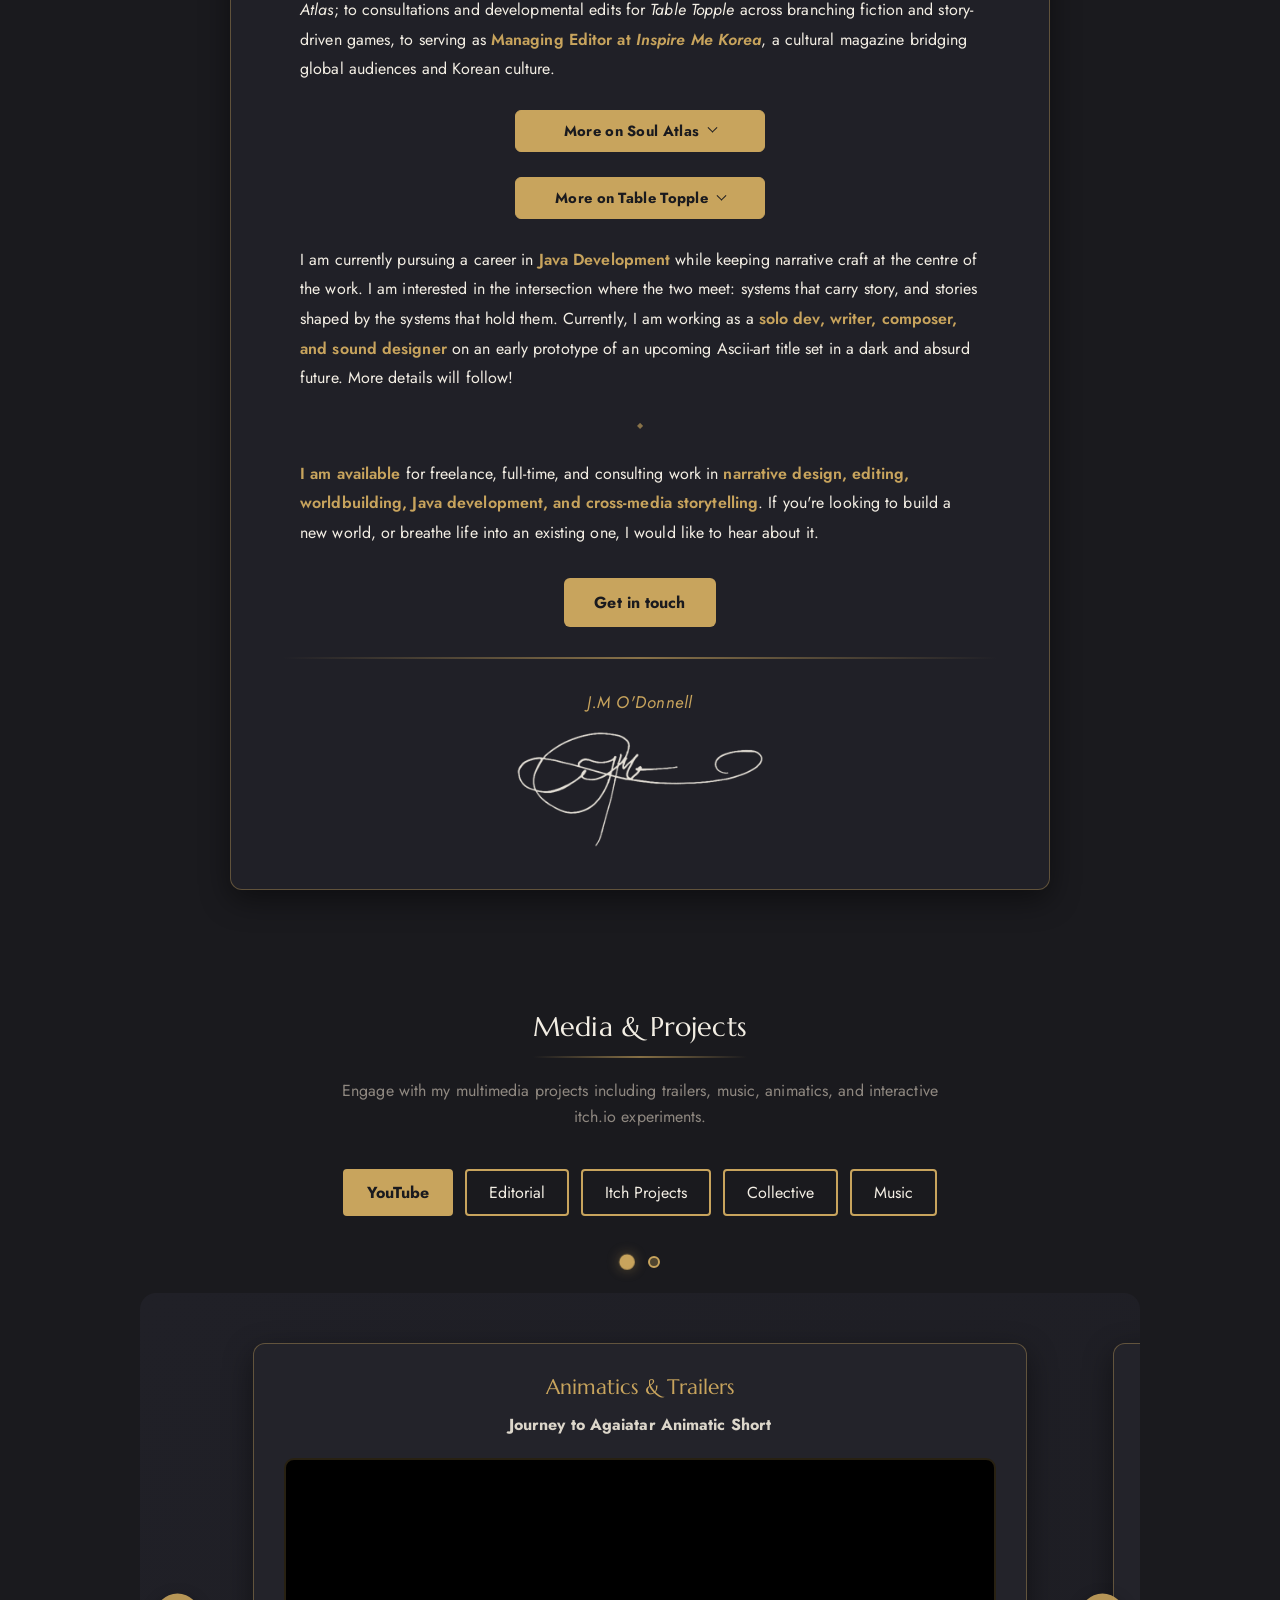
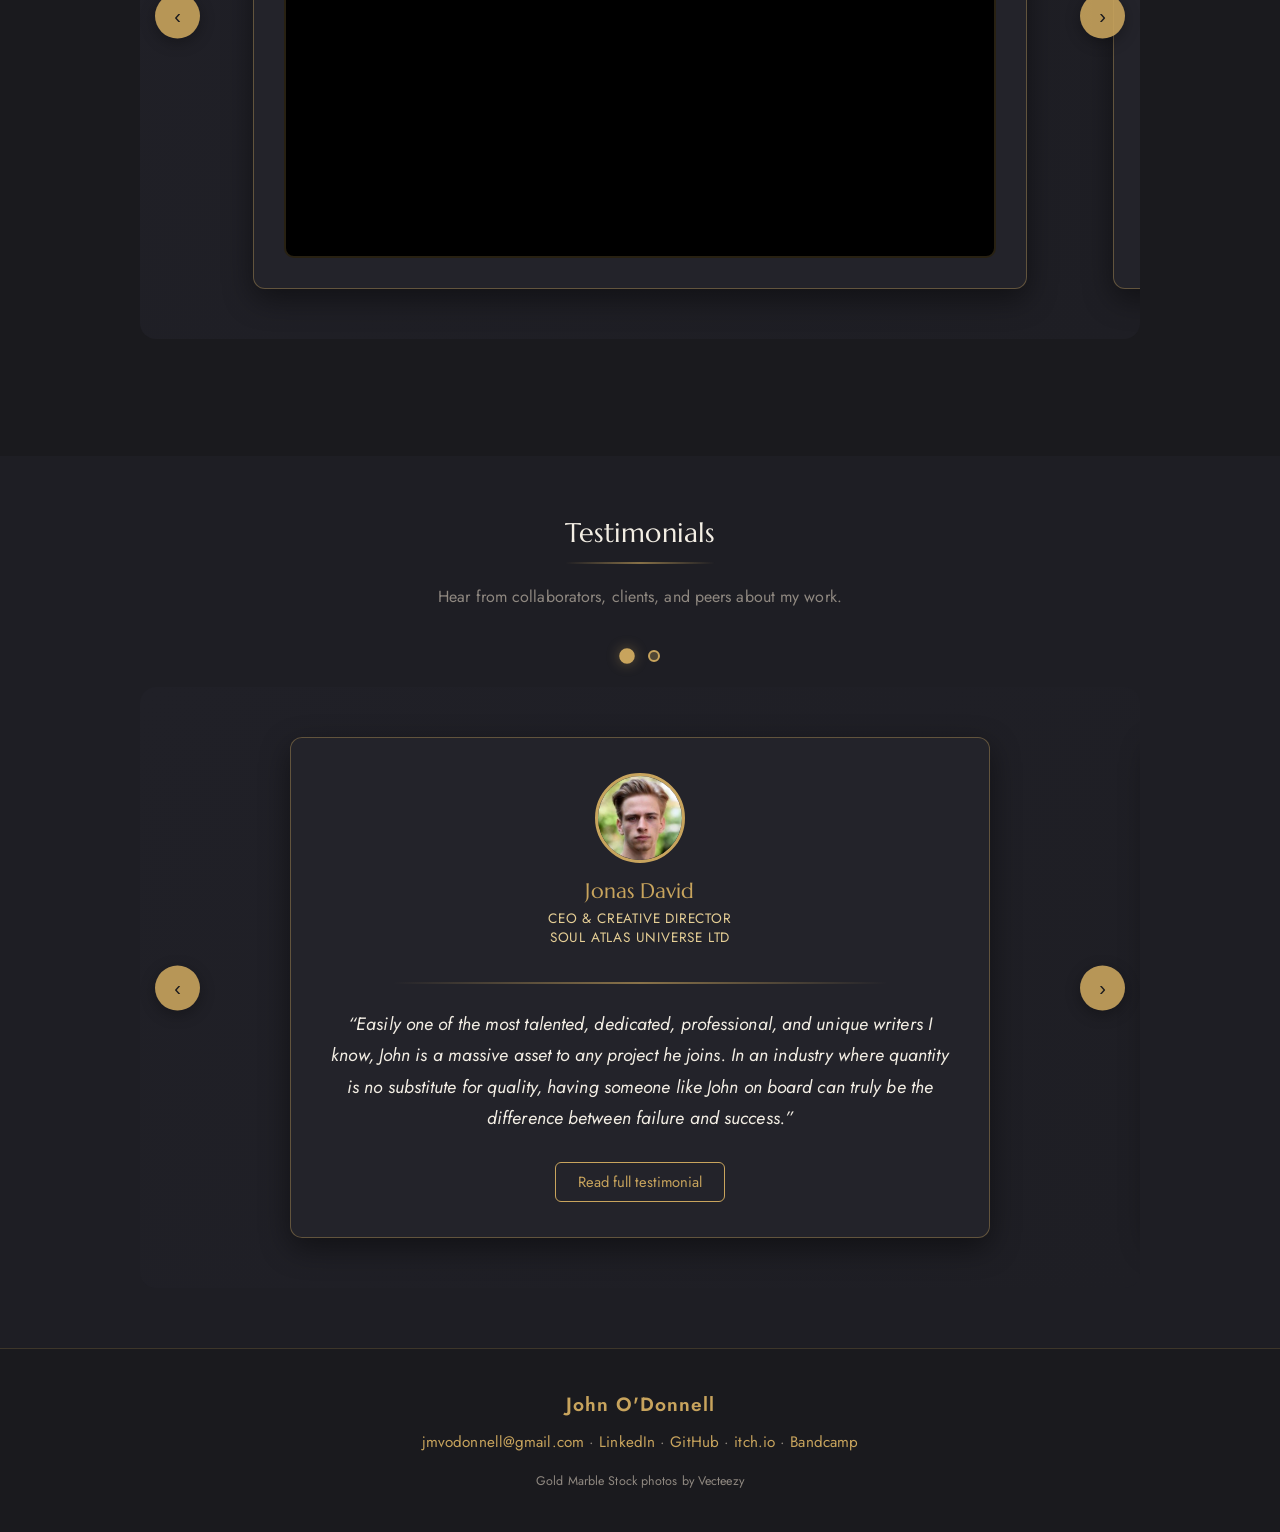
==== commit 54cde3ce: "Hero fixes, brand signature, two editorial cards, About spacing Hero - The mark was clipping in its " ====
--- a/index.html
+++ b/index.html
@@ -76,7 +76,7 @@
              lockup here would repeat the mark. -->
         <h1 class="header-name">John O'Donnell</h1>
         <p class="header-motto">Systems. Structure. Story.</p>
-        <p class="header-roles">Narrative Designer &middot; Editor &middot; Composer &middot; Java Developer</p>
+        <p class="header-roles"><span>Narrative Designer</span><span>Editor</span><span>Composer</span><span>Java Developer</span></p>
         <div class="header-actions" id="headerActions">
           <a href="mailto:jmvodonnell@gmail.com?subject=Collaboration%20Inquiry" class="cta-btn">Get in touch</a>
           <!-- LinkedIn / GitHub links are injected here from the SITE config in the script below -->
@@ -162,7 +162,7 @@
 
           <p class="signature-credit">J.M O'Donnell</p>
           <div class="signature-container">
-            <span class="signature" role="img" aria-label="John O'Donnell's signature"></span>
+            <img src="Images/signature.png" alt="John O'Donnell's signature" class="signature" loading="lazy" width="1192" height="568">
           </div>
 
         </div>
@@ -232,7 +232,7 @@
               <div class="credit">
                 <p class="credit-role">Developmental Editor</p>
                 <p class="credit-work"><em>Those Folks at the Top</em> — Richard Naughton</p>
-                <p class="credit-note">Full developmental edit of a forthcoming interactive, choice-driven title. Forthcoming.</p>
+                <p class="credit-note">Full developmental edit of a forthcoming interactive, choice-driven title.</p>
               </div>
               <div class="credit">
                 <p class="credit-role">Managing Editor</p>
@@ -286,6 +286,42 @@
                   </div>
                 </div>
 
+                <div class="carousel-slide">
+                  <div class="pub-card">
+                    <div class="pub-content-wrapper">
+                      <div class="pub-preview pub-preview-wide">
+                        <img src="Images/those-folks-at-the-top.webp" alt="Those Folks at the Top, boxed edition" class="pub-cover-img" loading="lazy" width="1023" height="576">
+                      </div>
+                      <div class="pub-details">
+                        <h4 class="pub-title">Those Folks at the Top</h4>
+                        <p class="pub-magazine">Table Topple</p>
+                        <p class="pub-date">Developmental Editor</p>
+                        <div class="pub-divider"></div>
+                        <p class="pub-excerpt">A full developmental edit of a story-driven, choice-driven title.</p>
+                        <a href="https://tabletopple.com/" target="_blank" rel="noopener" class="view-pdf-btn view-site-btn">View website &#8599;</a>
+                      </div>
+                    </div>
+                  </div>
+                </div>
+
+                <div class="carousel-slide">
+                  <div class="pub-card">
+                    <div class="pub-content-wrapper">
+                      <div class="pub-preview">
+                        <img src="Images/grimhald.webp" alt="Grimhald: The Circle, issue one" class="pub-cover-img" loading="lazy" width="600" height="819">
+                      </div>
+                      <div class="pub-details">
+                        <h4 class="pub-title">Grimhald: The Circle</h4>
+                        <p class="pub-magazine">Soul Atlas</p>
+                        <p class="pub-date">Editor &middot; Worldbuilding</p>
+                        <div class="pub-divider"></div>
+                        <p class="pub-excerpt">A comic from the Soul Atlas universe, whose lore and regions I helped build.</p>
+                        <a href="https://soul-atlas.com/grimhald/" target="_blank" rel="noopener" class="view-pdf-btn view-site-btn">View website &#8599;</a>
+                      </div>
+                    </div>
+                  </div>
+                </div>
+
               </div>
               <button type="button" class="carousel-nav prev" id="prevEditorial" aria-label="Previous publication">&#8249;</button>
               <button type="button" class="carousel-nav next" id="nextEditorial" aria-label="Next publication">&#8250;</button>
@@ -382,7 +418,7 @@
 
                 <p class="signature-credit">J.M O&#39;Donnell, Founder of The Galway Writing Collective.</p>
                 <div class="signature-container">
-                  <span class="signature" role="img" aria-label="John O'Donnell's signature"></span>
+                  <img src="Images/signature.png" alt="John O'Donnell's signature" class="signature" loading="lazy" width="1192" height="568">
                 </div>
               </div>
             </div>
--- a/styles.css
+++ b/styles.css
@@ -1417,16 +1417,14 @@
    Sign1.png is padded so the ink's centre of gravity is the image centre,
    so "center" here centres the signature on its weight rather than on a
    box that included the long thin O'Donnell tail. Box matches 860/287. */
+/* The brand signature is already ivory with clean alpha, so it needs no
+   mask or filter. The old scanned one did. */
 .signature-container .signature {
   display: block;
-  width: 230px;
-  height: 77px;
+  width: 250px;
+  height: auto;
   margin: 0 auto;
-  background-color: #ffffff;
-  -webkit-mask: url("Images/Sign1.png") no-repeat center / contain;
-  mask: url("Images/Sign1.png") no-repeat center / contain;
-  filter: none;
-  opacity: 1;
+  opacity: 0.95;
 }
 
 /* ---- Testimonials: equal heights, button on a shared line ---- */
@@ -1559,3 +1557,82 @@
   margin-right: auto;
   text-wrap: balance;
 }
+
+/* =========================================================================
+   BRAND HERO + ABOUT REFINEMENTS
+   ========================================================================= */
+
+/* ---- The mark inside the circle ----
+   A square mark in a round frame clips at the corners: the widest square
+   that fits a circle of diameter D is only 0.707D, so the arch and its base
+   were being cut. Padding is set past that inscribed square, and the circle
+   grown so the mark is not left small. */
+.header-mark {
+  width: 170px; height: 170px;
+  padding: 26px;
+}
+
+/* ---- Hero: the tapestry comes forward on hover ----
+   The veil keeps the type legible at rest and lifts to reveal the marble
+   underneath. focus-within covers keyboard users. */
+header::after { transition: opacity var(--glide) var(--ease); }
+header:hover::after,
+header:focus-within::after { opacity: 0.55; }
+
+@media (prefers-reduced-motion: reduce) {
+  header::after { transition: none; }
+}
+
+/* ---- Role line ----
+   Each role is a nowrap span with the separator generated between them, so a
+   wrap can only happen between roles and never strands a middot at the start
+   of a line, which is how it was breaking once Composer was added. */
+.header-roles {
+  max-width: none;
+  letter-spacing: 1.4px;
+}
+.header-roles span { white-space: nowrap; }
+.header-roles span + span::before {
+  content: '·';
+  margin: 0 0.55em;
+  color: var(--gold-line-str);
+}
+
+/* ---- About portrait: same lift the cards have ---- */
+#about-me .about-photo { margin: 0 0 34px 0; }
+#about-me .about-photo img {
+  transition: transform var(--speed) var(--ease),
+              box-shadow var(--speed) var(--ease),
+              border-color var(--speed) var(--ease),
+              outline-color var(--speed) var(--ease);
+}
+#about-me .about-photo img:hover {
+  transform: translateY(-4px);
+  border-color: var(--gold);
+  outline-color: var(--gold-line-str);
+  box-shadow: 0 18px 44px rgba(0,0,0,0.7), 0 0 34px rgba(var(--gold-rgb),0.28);
+}
+
+/* Air between the portrait, the heading and the capability list. */
+#about-me h2 { margin-bottom: 26px; }
+.about-intro { margin: 0 auto 28px auto; }
+.about-list { margin-bottom: 4px; }
+
+/* ---- Editorial: link styled as the article button ---- */
+.view-site-btn {
+  display: inline-block;
+  text-decoration: none;
+  text-align: center;
+}
+.view-site-btn:hover { text-decoration: none; }
+
+/* A landscape cover needs a landscape frame; the portrait box cropped the
+   product shot down to a sliver. */
+.pub-preview-wide {
+  flex: 0 0 260px;
+  height: auto;
+  aspect-ratio: 16 / 9;
+}
+@media (max-width: 768px) {
+  .pub-preview-wide { flex: none; width: 100%; max-width: 280px; }
+}
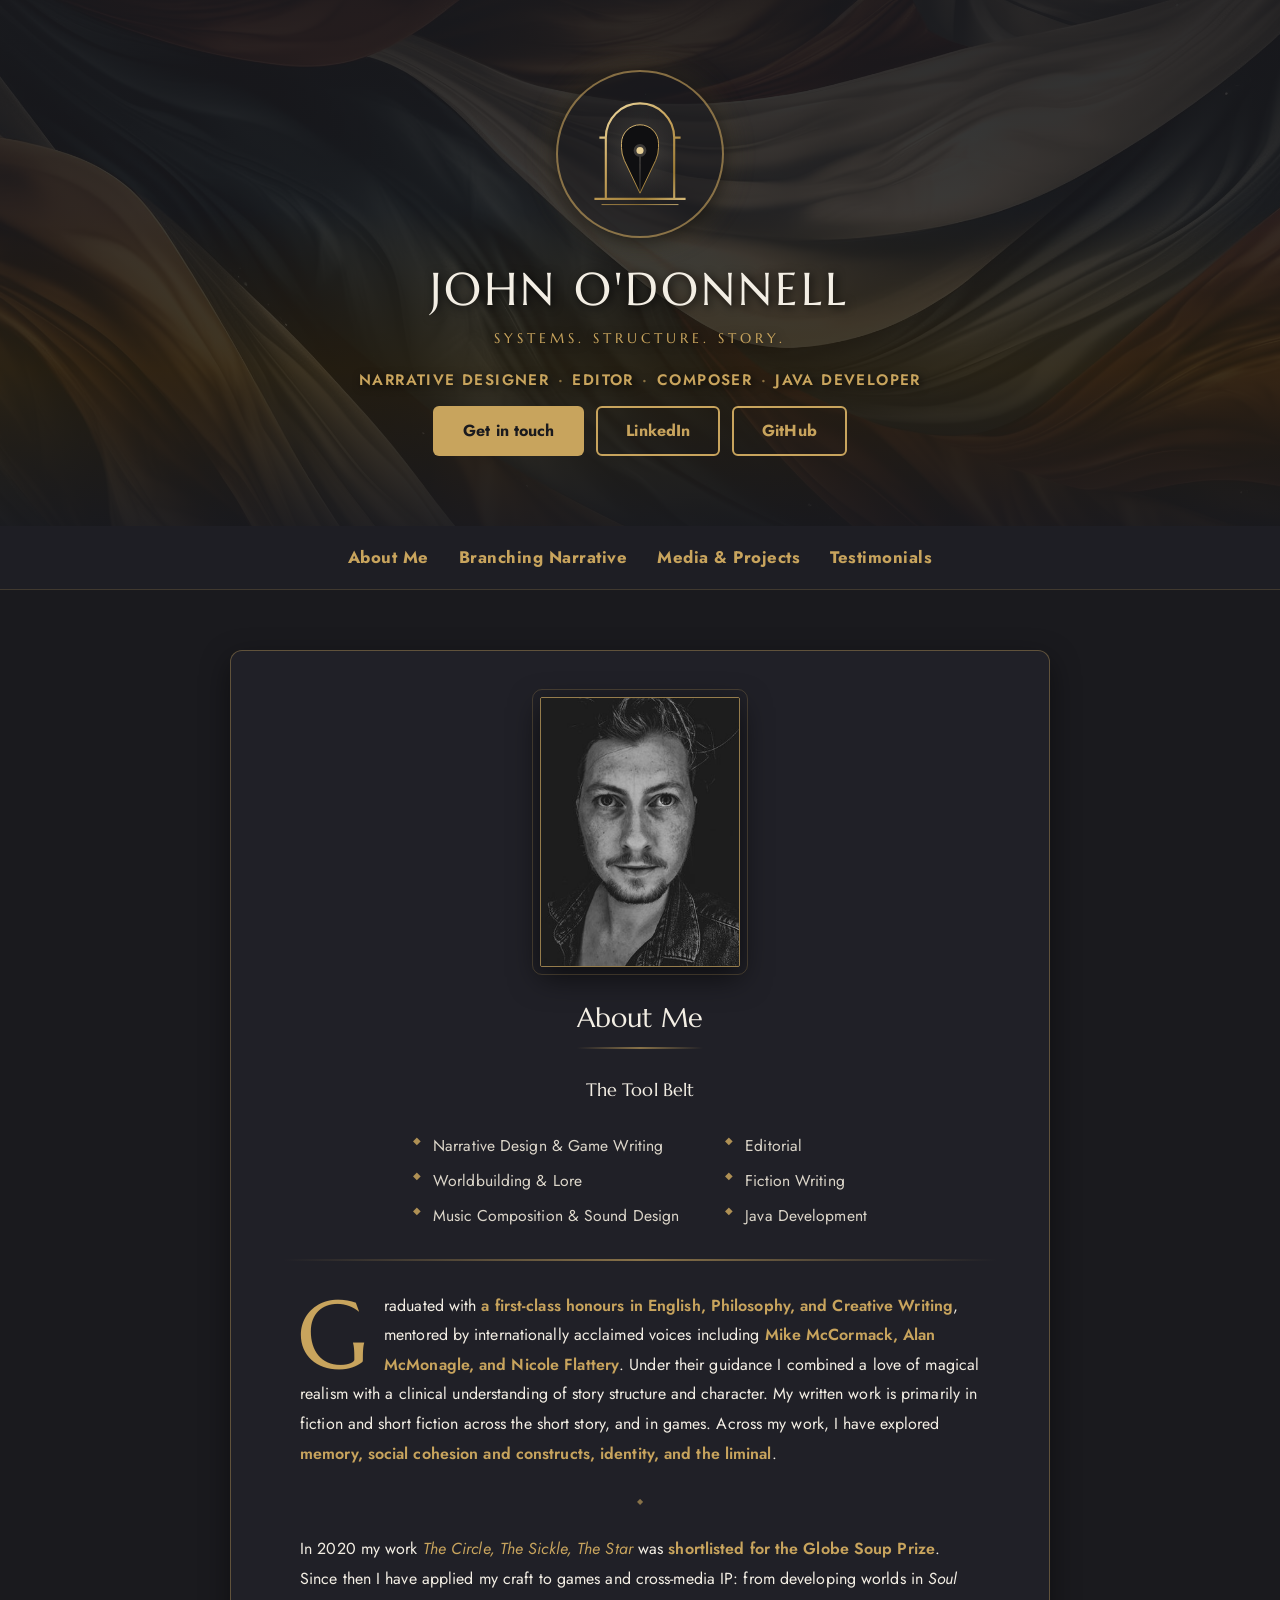
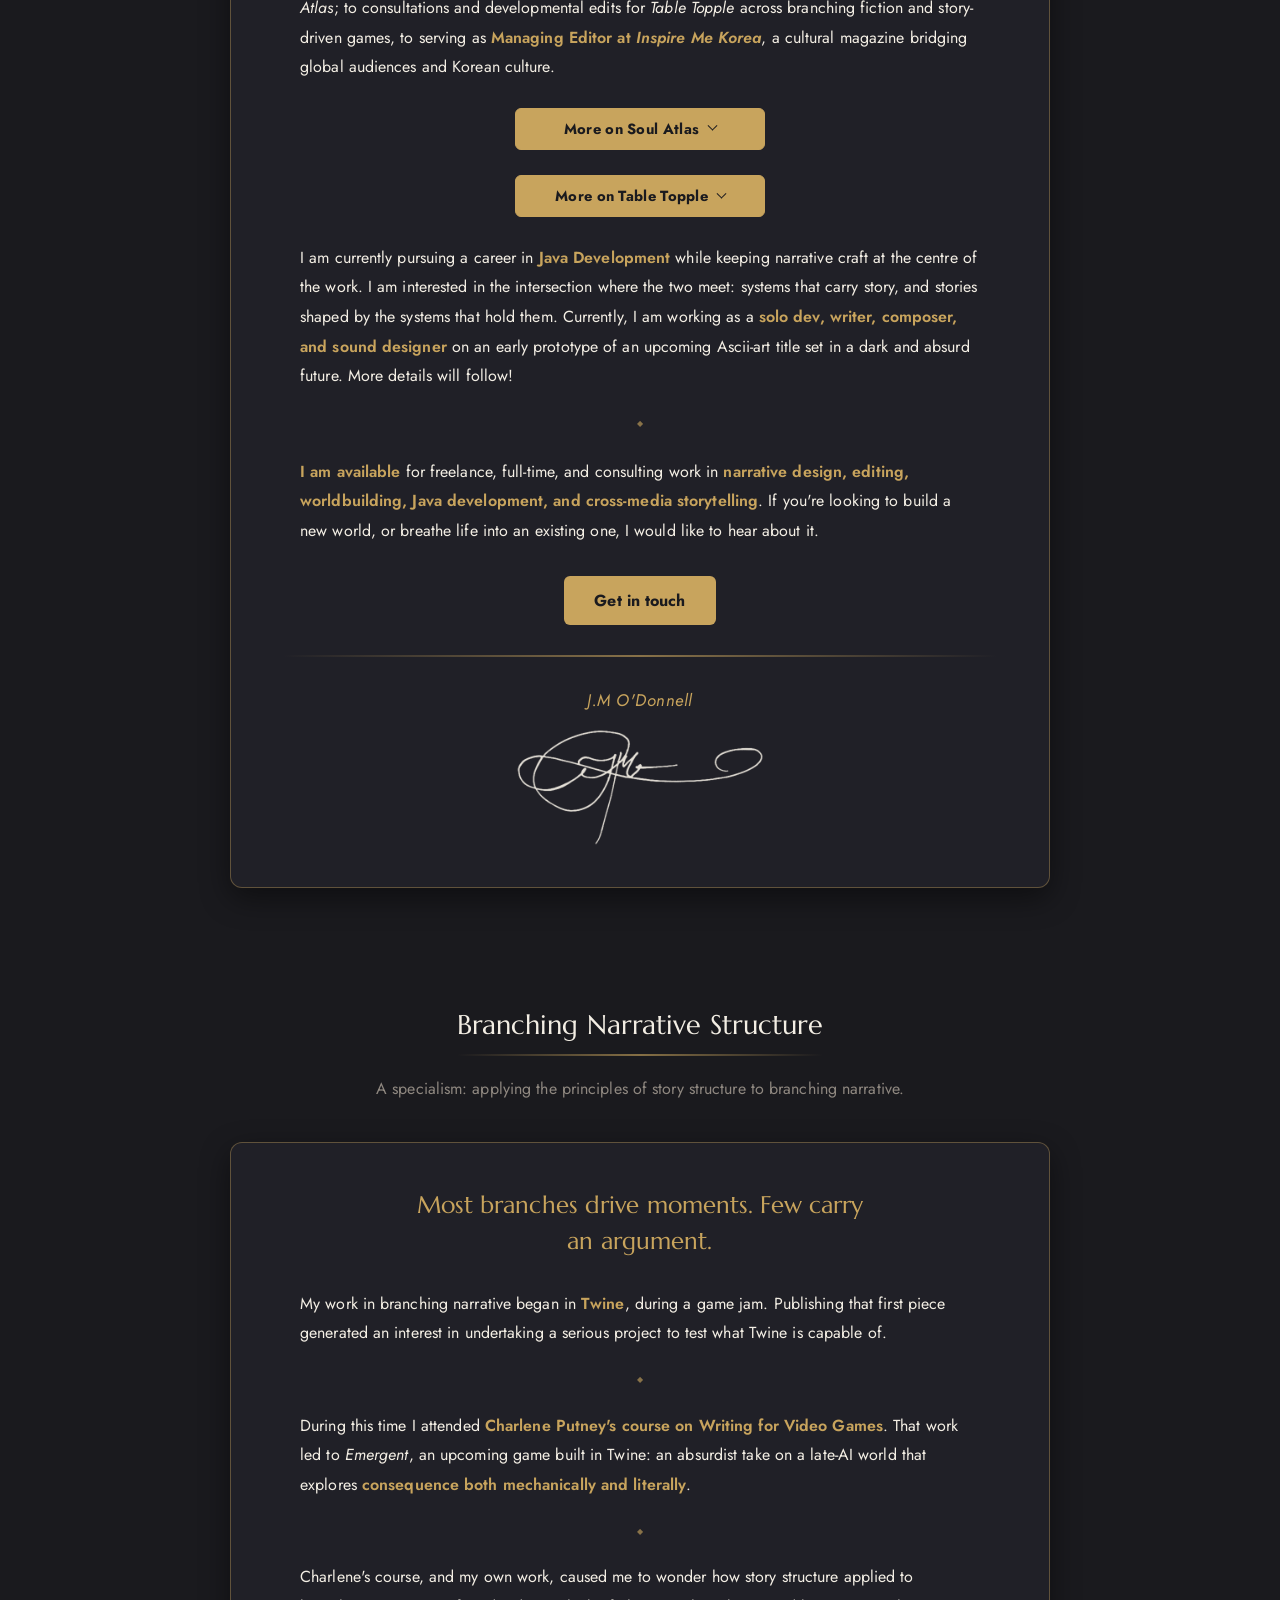
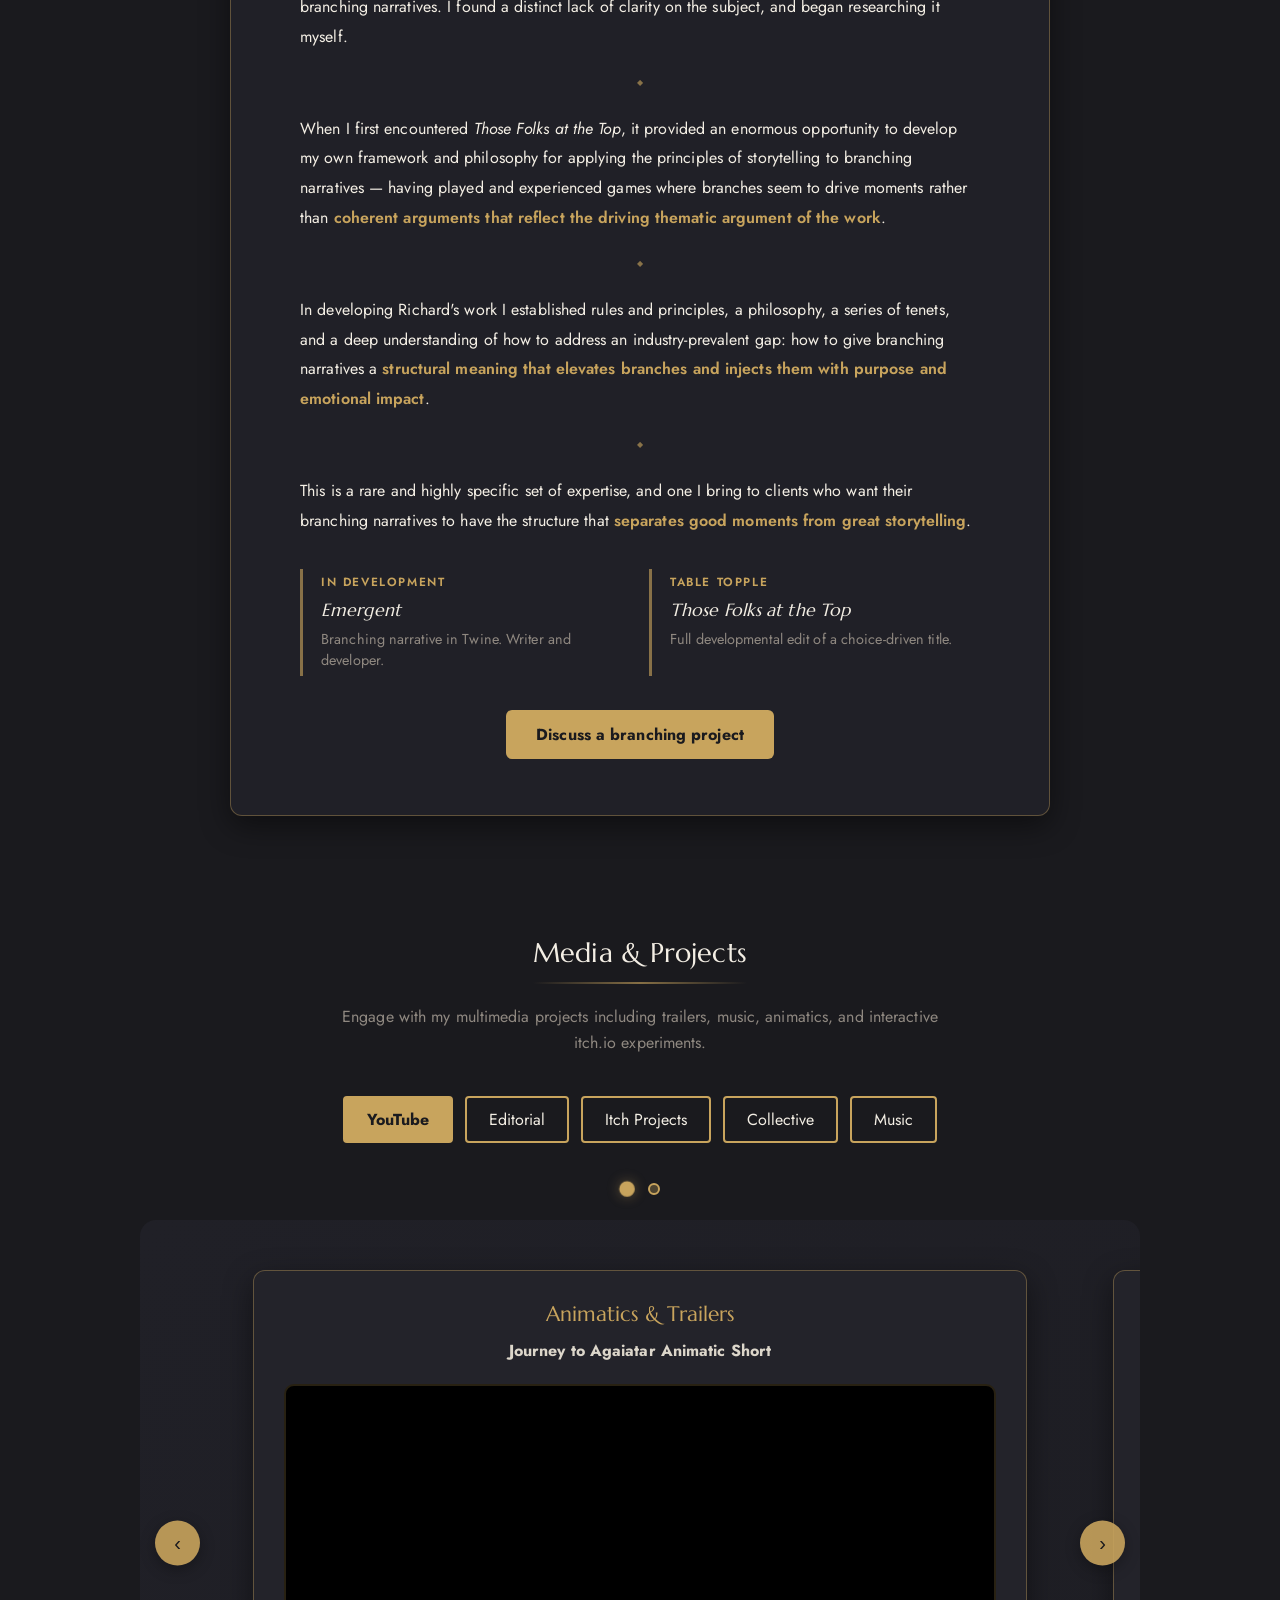
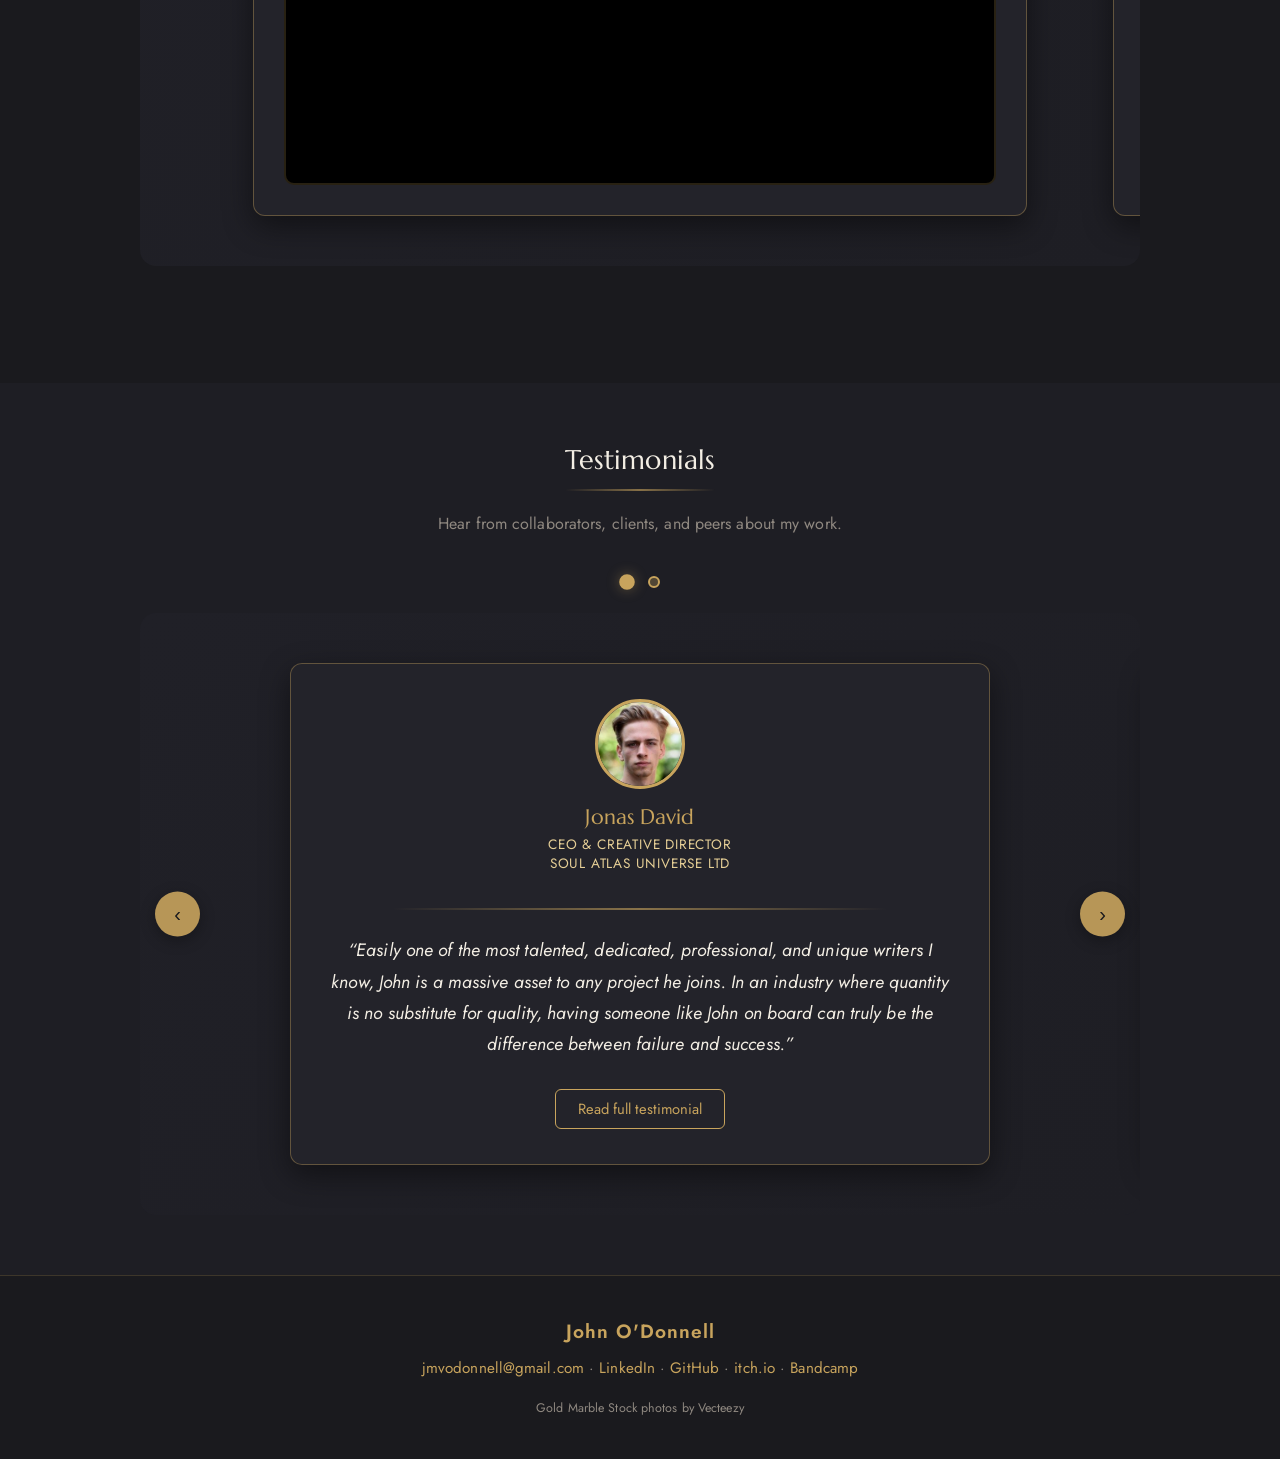
==== commit d4f9b830: "Fix the clipped mark, add a branching narrative section, reword Grimhald Mark - The circle was on th" ====
--- a/index.html
+++ b/index.html
@@ -70,7 +70,9 @@
   <!-- Hero -->
   <header>
     <div class="header-content">
-      <img src="Images/mark_gold-on-dark.svg" alt="" aria-hidden="true" class="header-mark" width="200" height="200">
+      <span class="header-mark" aria-hidden="true">
+        <img src="Images/mark_gold-on-dark.svg" alt="" width="132" height="146">
+      </span>
       <div class="text-container">
         <!-- The mark sits above, so the h1 is the name alone. Using the full
              lockup here would repeat the mark. -->
@@ -89,6 +91,7 @@
   <nav aria-label="Primary">
     <div class="nav-inner">
       <a href="#about-me">About Me</a>
+      <a href="#branching">Branching Narrative</a>
       <a href="#projects">Media &amp; Projects</a>
       <a href="#testimonials">Testimonials</a>
       <!-- Single indicator that slides between links; positioned by script. -->
@@ -164,6 +167,53 @@
           <div class="signature-container">
             <img src="Images/signature.png" alt="John O'Donnell's signature" class="signature" loading="lazy" width="1192" height="568">
           </div>
+
+        </div>
+      </div>
+    </section>
+
+    <!-- Specialism: branching narrative structure -->
+    <section id="branching" aria-labelledby="branching-heading">
+      <div class="container">
+        <h2 id="branching-heading">Branching Narrative Structure</h2>
+        <p class="section-intro">A specialism: applying the principles of story structure to branching narrative.</p>
+
+        <div class="specialism-card">
+
+          <p class="specialism-lead">Most branches drive moments. Few carry an argument.</p>
+
+          <div class="specialism-prose">
+
+            <p>My work in branching narrative began in <strong>Twine</strong>, during a game jam. Publishing that first piece generated an interest in undertaking a serious project to test what Twine is capable of.</p>
+
+            <!-- TODO (John): Charlene Putney's credentials go here. Left out deliberately
+                 rather than guessed at, since she is a named third party. -->
+            <p>During this time I attended <strong>Charlene Putney's course on Writing for Video Games</strong>. That work led to <em>Emergent</em>, an upcoming game built in Twine: an absurdist take on a late-AI world that explores <strong>consequence both mechanically and literally</strong>.</p>
+
+            <p>Charlene's course, and my own work, caused me to wonder how story structure applied to branching narratives. I found a distinct lack of clarity on the subject, and began researching it myself.</p>
+
+            <p>When I first encountered <em>Those Folks at the Top</em>, it provided an enormous opportunity to develop my own framework and philosophy for applying the principles of storytelling to branching narratives &mdash; having played and experienced games where branches seem to drive moments rather than <strong>coherent arguments that reflect the driving thematic argument of the work</strong>.</p>
+
+            <p>In developing Richard's work I established rules and principles, a philosophy, a series of tenets, and a deep understanding of how to address an industry-prevalent gap: how to give branching narratives a <strong>structural meaning that elevates branches and injects them with purpose and emotional impact</strong>.</p>
+
+            <p>This is a rare and highly specific set of expertise, and one I bring to clients who want their branching narratives to have the structure that <strong>separates good moments from great storytelling</strong>.</p>
+
+          </div>
+
+          <div class="specialism-evidence">
+            <div class="evidence-item">
+              <p class="evidence-label">In development</p>
+              <p class="evidence-title"><em>Emergent</em></p>
+              <p class="evidence-note">Branching narrative in Twine. Writer and developer.</p>
+            </div>
+            <div class="evidence-item">
+              <p class="evidence-label">Table Topple</p>
+              <p class="evidence-title"><em>Those Folks at the Top</em></p>
+              <p class="evidence-note">Full developmental edit of a choice-driven title.</p>
+            </div>
+          </div>
+
+          <p class="about-cta"><a href="mailto:jmvodonnell@gmail.com?subject=Branching%20narrative%20structure" class="cta-btn">Discuss a branching project</a></p>
 
         </div>
       </div>
@@ -315,7 +365,7 @@
                         <p class="pub-magazine">Soul Atlas</p>
                         <p class="pub-date">Editor &middot; Worldbuilding</p>
                         <div class="pub-divider"></div>
-                        <p class="pub-excerpt">A comic from the Soul Atlas universe, whose lore and regions I helped build.</p>
+                        <p class="pub-excerpt">Contributed as a developmental editor on a comic from the Soul Atlas universe, whose lore and regions I helped build.</p>
                         <a href="https://soul-atlas.com/grimhald/" target="_blank" rel="noopener" class="view-pdf-btn view-site-btn">View website &#8599;</a>
                       </div>
                     </div>
--- a/styles.css
+++ b/styles.css
@@ -1509,16 +1509,7 @@
    The circle now carries the brand mark rather than a photograph, so it is
    padded and contained rather than cropped. The portrait still opens the
    About card. */
-.header-mark {
-  width: 150px; height: 150px;
-  border-radius: 50%;
-  object-fit: contain;
-  padding: 18px;
-  margin-bottom: 22px;
-  border: 2px solid var(--gold-line-str);
-  background: rgba(var(--bg-rgb),0.55);
-  box-shadow: 0 4px 20px rgba(0,0,0,0.6), 0 0 34px rgba(var(--gold-rgb),0.18);
-}
+
 
 .header-name {
   font-family: var(--font-display);
@@ -1542,7 +1533,8 @@
 }
 
 @media (max-width: 480px) {
-  .header-mark { width: 118px; height: 118px; padding: 14px; }
+  .header-mark { width: 124px; height: 124px; }
+  .header-mark img { height: 78px; }
   .header-name { letter-spacing: 2px; }
   .header-motto { letter-spacing: 2.5px; }
 }
@@ -1563,13 +1555,26 @@
    ========================================================================= */
 
 /* ---- The mark inside the circle ----
-   A square mark in a round frame clips at the corners: the widest square
-   that fits a circle of diameter D is only 0.707D, so the arch and its base
-   were being cut. Padding is set past that inscribed square, and the circle
-   grown so the mark is not left small. */
+   The circle lives on a wrapper, not on the img, so the artwork can never be
+   clipped by it. Putting border-radius on the image itself was cutting the
+   arch and its base line, and no amount of padding fixes that reliably
+   because the mark's viewBox is 132x146 (portrait), not square. */
 .header-mark {
-  width: 170px; height: 170px;
-  padding: 26px;
+  display: grid;
+  place-items: center;
+  width: 168px; height: 168px;
+  border-radius: 50%;
+  border: 2px solid var(--gold-line-str);
+  background: rgba(var(--bg-rgb),0.55);
+  box-shadow: 0 4px 20px rgba(0,0,0,0.6), 0 0 34px rgba(var(--gold-rgb),0.18);
+  margin-bottom: 22px;
+}
+.header-mark img {
+  display: block;
+  width: auto;
+  /* Height only: the inscribed square of a 168px circle is ~119px, and the
+     mark is taller than wide, so height is what has to clear it. */
+  height: 104px;
 }
 
 /* ---- Hero: the tapestry comes forward on hover ----
@@ -1636,3 +1641,85 @@
 @media (max-width: 768px) {
   .pub-preview-wide { flex: none; width: 100%; max-width: 280px; }
 }
+
+/* =========================================================================
+   SPECIALISM: BRANCHING NARRATIVE STRUCTURE
+   Placed between About and the work tabs on purpose. It is a capability John
+   wants to be hired for rather than a portfolio item, so it frames the work
+   that follows instead of sitting inside it. Prose-led rather than a
+   carousel, because it is an argument and not a gallery.
+   ========================================================================= */
+.specialism-card {
+  background: var(--dark-1);
+  border: 1px solid var(--gold-line);
+  border-radius: var(--radius-card);
+  box-shadow: var(--shadow-card);
+  max-width: 820px;
+  margin: 0 auto;
+  padding: 44px 52px 40px;
+  text-align: center;
+  transition: border-color var(--speed) var(--ease),
+              box-shadow var(--speed) var(--ease),
+              transform var(--speed) var(--ease);
+}
+.specialism-card:hover {
+  transform: translateY(-3px);
+  box-shadow: var(--shadow-lift);
+  border-color: var(--gold-line-str);
+}
+
+.specialism-lead {
+  font-family: var(--font-display);
+  font-size: clamp(1.15rem, 2.8vw, 1.5rem);
+  line-height: 1.5;
+  color: var(--gold);
+  max-width: 24ch;
+  margin: 0 auto 30px auto;
+}
+
+.specialism-prose { text-align: left; max-width: 68ch; margin: 0 auto; }
+.specialism-prose p { margin: 0 0 1.5rem 0; line-height: 1.85; }
+.specialism-prose strong { color: var(--gold); font-weight: 600; }
+
+/* A diamond between paragraphs, matching About. */
+.specialism-prose p + p::before {
+  content: "\25C6";
+  display: block;
+  text-align: center;
+  color: var(--gold-line-str);
+  font-size: 0.5em;
+  margin: 0 0 1.5rem 0;
+  letter-spacing: 0.4em;
+  text-indent: 0.4em;
+}
+
+/* Two pieces of evidence, stated plainly rather than dressed as cards. */
+.specialism-evidence {
+  display: grid;
+  grid-template-columns: repeat(auto-fit, minmax(240px, 1fr));
+  gap: 18px;
+  max-width: 68ch;
+  margin: 34px auto 0 auto;
+  text-align: left;
+}
+.evidence-item {
+  border-left: 3px solid var(--gold-line-str);
+  padding: 4px 0 4px 18px;
+}
+.evidence-label {
+  margin: 0 0 4px 0;
+  font-size: 0.74em;
+  font-weight: 600;
+  letter-spacing: 1.6px;
+  text-transform: uppercase;
+  color: var(--gold);
+}
+.evidence-title { margin: 0 0 4px 0; font-family: var(--font-display); font-size: 1.1em; color: var(--text); }
+.evidence-note  { margin: 0; font-size: 0.9em; line-height: 1.5; color: var(--text-muted); }
+
+#branching .about-cta { margin-top: 34px !important; }
+
+@media (max-width: 768px) {
+  .specialism-card { padding: 30px 20px 28px; }
+  .specialism-prose { max-width: none; }
+}
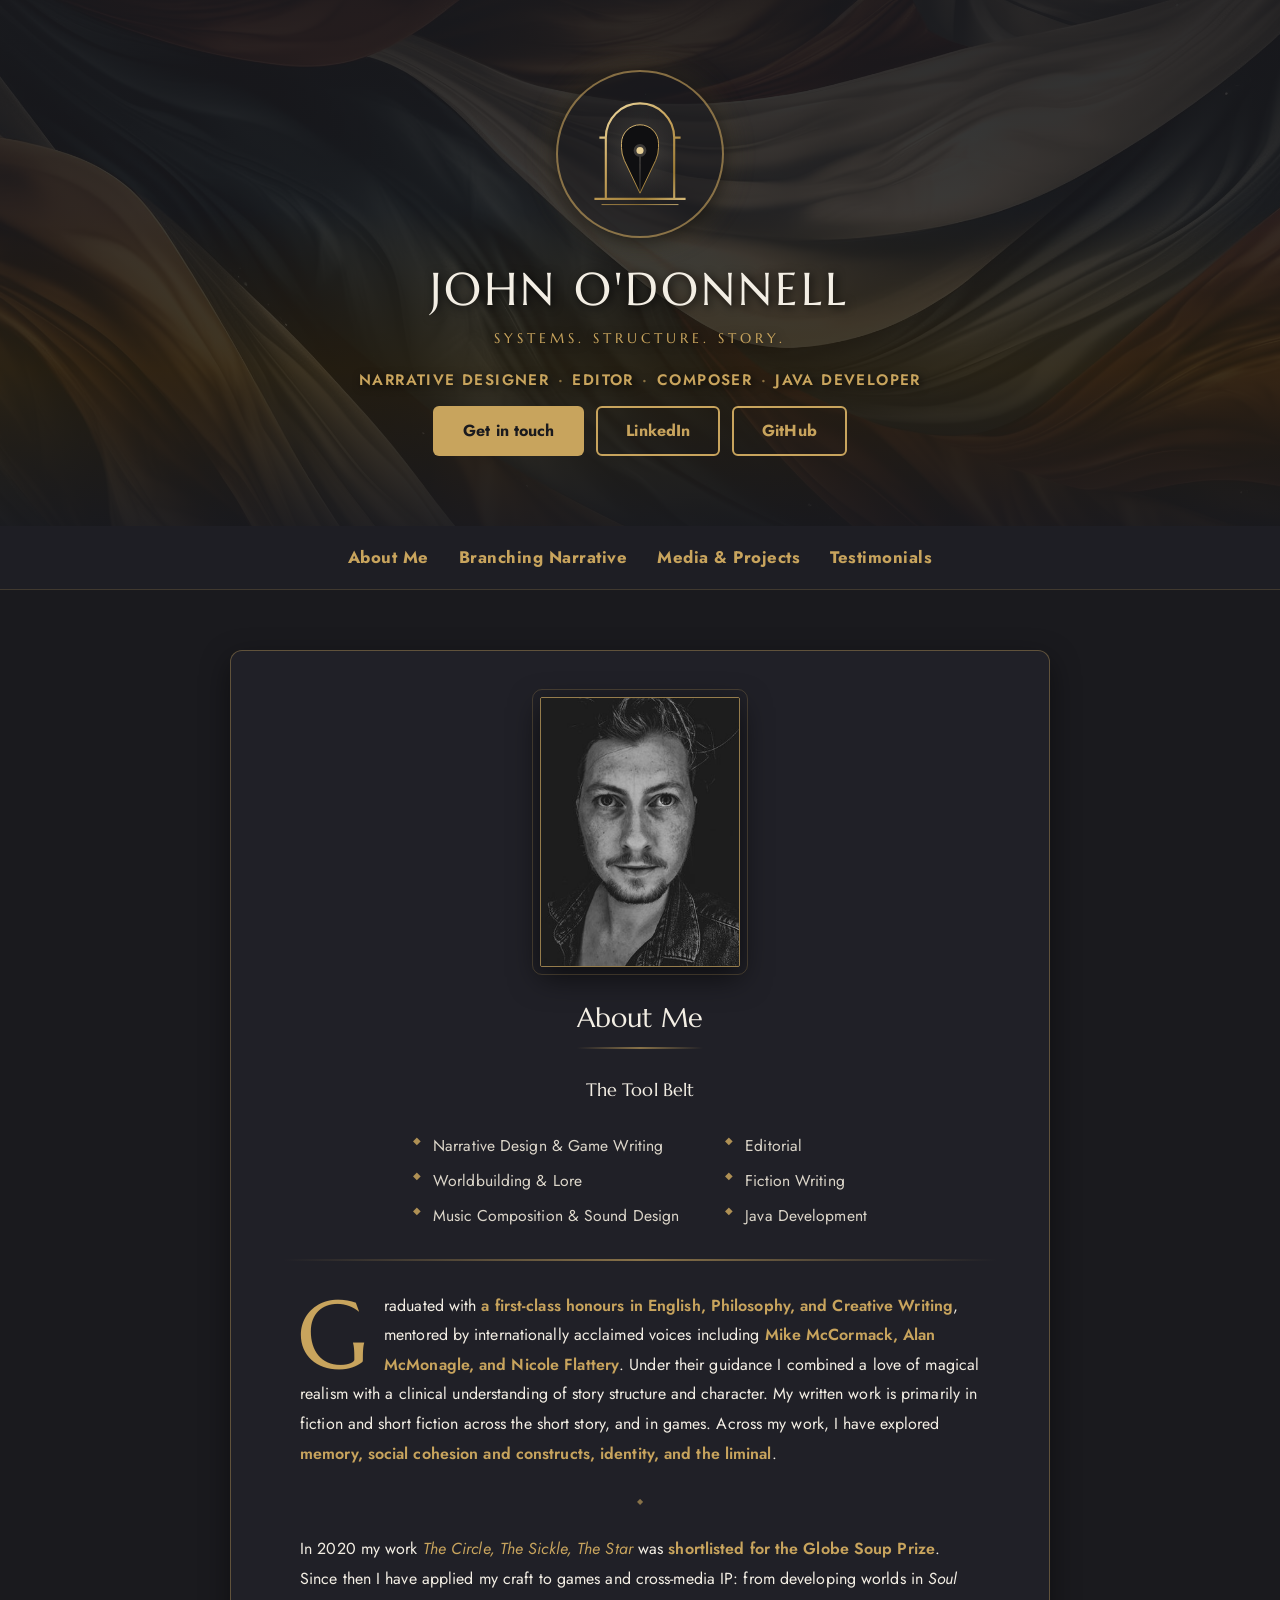
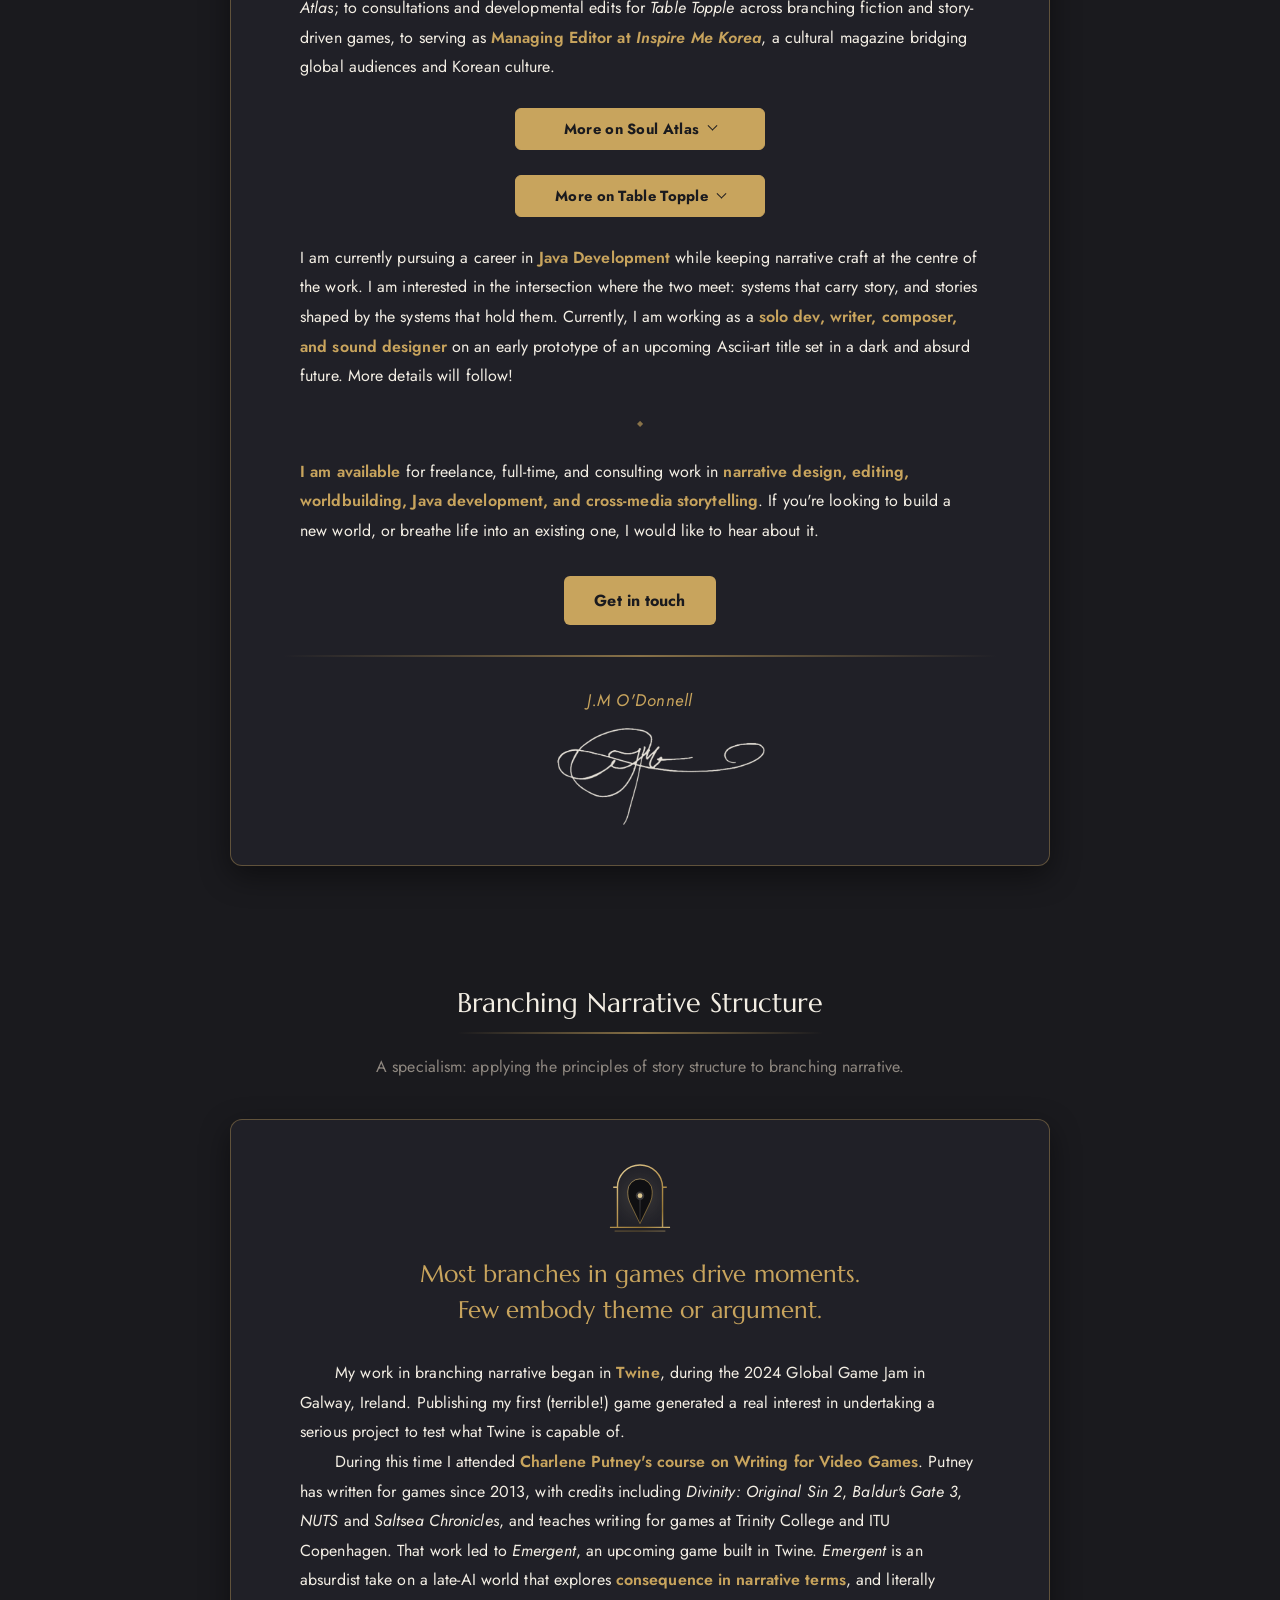
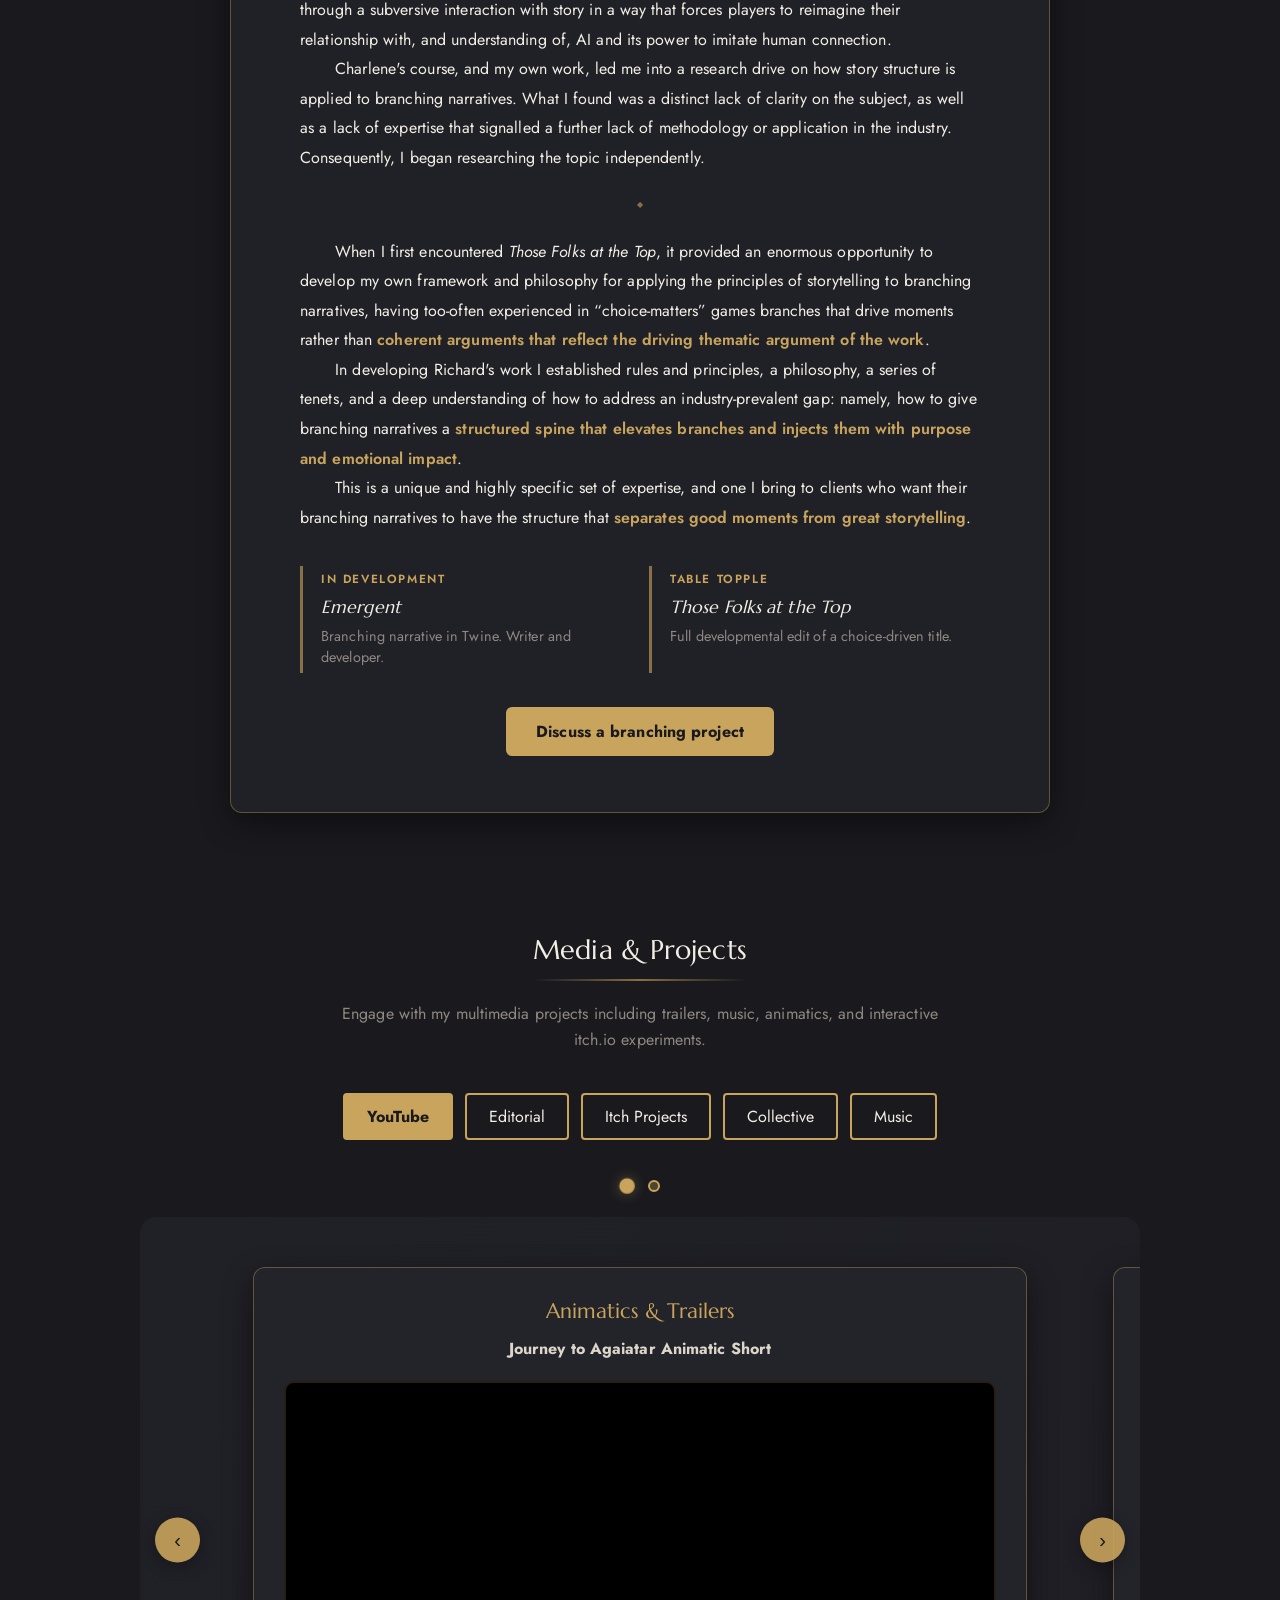
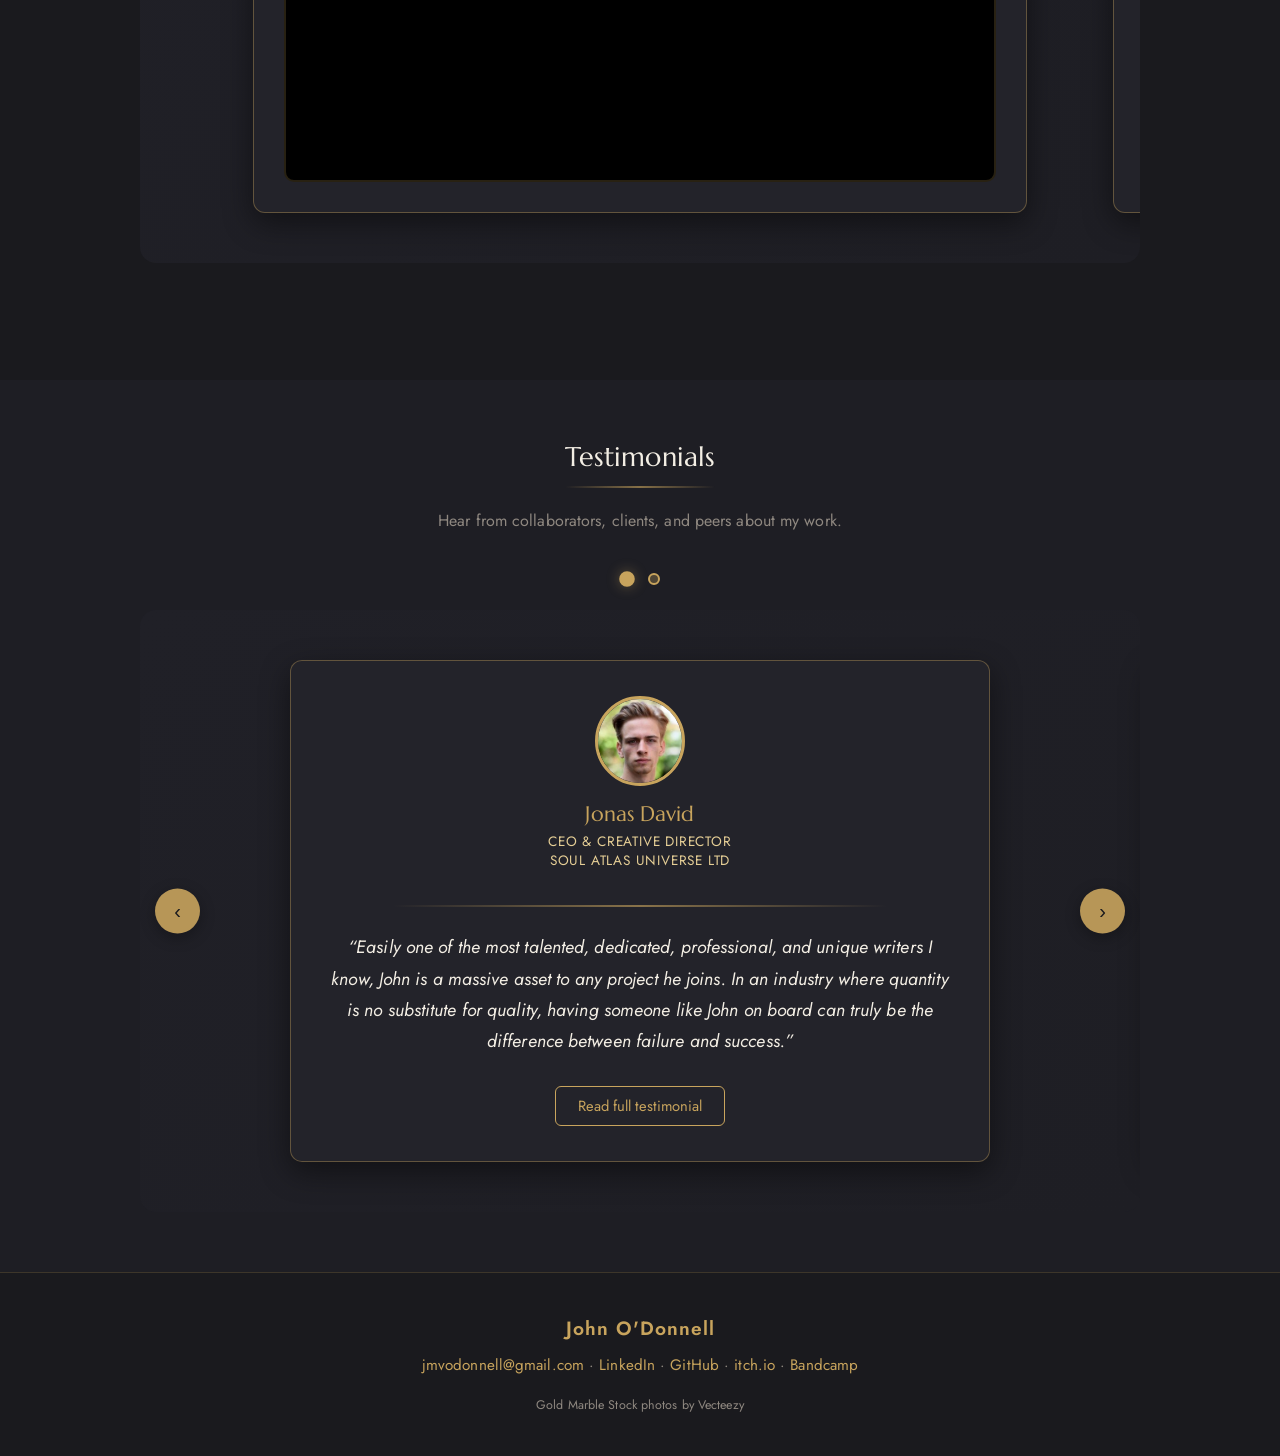
==== commit cf6fce50: "Recentre the signature, rework the branching section Signature - Repadded so the ink's centre of gra" ====
--- a/index.html
+++ b/index.html
@@ -180,23 +180,27 @@
 
         <div class="specialism-card">
 
-          <p class="specialism-lead">Most branches drive moments. Few carry an argument.</p>
+          <img src="Images/mark_gold-on-dark.svg" alt="" aria-hidden="true" class="specialism-mark" width="132" height="146">
+
+          <p class="specialism-lead">Most branches in games drive moments. Few embody theme or argument.</p>
 
           <div class="specialism-prose">
 
-            <p>My work in branching narrative began in <strong>Twine</strong>, during a game jam. Publishing that first piece generated an interest in undertaking a serious project to test what Twine is capable of.</p>
-
-            <!-- TODO (John): Charlene Putney's credentials go here. Left out deliberately
-                 rather than guessed at, since she is a named third party. -->
-            <p>During this time I attended <strong>Charlene Putney's course on Writing for Video Games</strong>. That work led to <em>Emergent</em>, an upcoming game built in Twine: an absurdist take on a late-AI world that explores <strong>consequence both mechanically and literally</strong>.</p>
-
-            <p>Charlene's course, and my own work, caused me to wonder how story structure applied to branching narratives. I found a distinct lack of clarity on the subject, and began researching it myself.</p>
-
-            <p>When I first encountered <em>Those Folks at the Top</em>, it provided an enormous opportunity to develop my own framework and philosophy for applying the principles of storytelling to branching narratives &mdash; having played and experienced games where branches seem to drive moments rather than <strong>coherent arguments that reflect the driving thematic argument of the work</strong>.</p>
-
-            <p>In developing Richard's work I established rules and principles, a philosophy, a series of tenets, and a deep understanding of how to address an industry-prevalent gap: how to give branching narratives a <strong>structural meaning that elevates branches and injects them with purpose and emotional impact</strong>.</p>
-
-            <p>This is a rare and highly specific set of expertise, and one I bring to clients who want their branching narratives to have the structure that <strong>separates good moments from great storytelling</strong>.</p>
+            <div class="specialism-block">
+              <p>My work in branching narrative began in <strong>Twine</strong>, during the 2024 Global Game Jam in Galway, Ireland. Publishing my first (terrible!) game generated a real interest in undertaking a serious project to test what Twine is capable of.</p>
+
+              <p>During this time I attended <strong><a href="https://irishwriterscentre.ie/courses/writing-for-video-games-with-charlene-putney-5/" target="_blank" rel="noopener">Charlene Putney's course on Writing for Video Games</a></strong>. Putney has written for games since 2013, with credits including <em>Divinity: Original Sin 2</em>, <em>Baldur's Gate 3</em>, <em>NUTS</em> and <em>Saltsea Chronicles</em>, and teaches writing for games at Trinity College and ITU Copenhagen. That work led to <em>Emergent</em>, an upcoming game built in Twine. <em>Emergent</em> is an absurdist take on a late-AI world that explores <strong>consequence in narrative terms</strong>, and literally through a subversive interaction with story in a way that forces players to reimagine their relationship with, and understanding of, AI and its power to imitate human connection.</p>
+
+              <p>Charlene's course, and my own work, led me into a research drive on how story structure is applied to branching narratives. What I found was a distinct lack of clarity on the subject, as well as a lack of expertise that signalled a further lack of methodology or application in the industry. Consequently, I began researching the topic independently.</p>
+            </div>
+
+            <div class="specialism-block">
+              <p>When I first encountered <em>Those Folks at the Top</em>, it provided an enormous opportunity to develop my own framework and philosophy for applying the principles of storytelling to branching narratives, having too-often experienced in &ldquo;choice-matters&rdquo; games branches that drive moments rather than <strong>coherent arguments that reflect the driving thematic argument of the work</strong>.</p>
+
+              <p>In developing Richard's work I established rules and principles, a philosophy, a series of tenets, and a deep understanding of how to address an industry-prevalent gap: namely, how to give branching narratives a <strong>structured spine that elevates branches and injects them with purpose and emotional impact</strong>.</p>
+
+              <p>This is a unique and highly specific set of expertise, and one I bring to clients who want their branching narratives to have the structure that <strong>separates good moments from great storytelling</strong>.</p>
+            </div>
 
           </div>
 
--- a/styles.css
+++ b/styles.css
@@ -1723,3 +1723,44 @@
   .specialism-card { padding: 30px 20px 28px; }
   .specialism-prose { max-width: none; }
 }
+
+/* ---- Branching section: mark, and indented prose blocks ----
+   The mark sits as a bare icon above the lead, no frame, so it reads as
+   branding rather than a second avatar.
+   Paragraphs inside a block run on with indented first lines, book-style,
+   so the three beats read as one passage rather than three separate notes. */
+.specialism-mark {
+  display: block;
+  width: auto;
+  height: 68px;
+  margin: 0 auto 24px auto;
+  opacity: 0.95;
+}
+
+.specialism-block p {
+  margin: 0;
+  text-indent: 2.2em;
+  line-height: 1.85;
+}
+
+/* One diamond between the two passages, not between every paragraph. */
+.specialism-block + .specialism-block { margin-top: 1.6rem; }
+.specialism-block + .specialism-block::before {
+  content: "\25C6";
+  display: block;
+  text-align: center;
+  color: var(--gold-line-str);
+  font-size: 0.5em;
+  margin: 0 0 1.6rem 0;
+  letter-spacing: 0.4em;
+  text-indent: 0.4em;
+}
+
+/* The generic prose rule would otherwise add a diamond between every
+   paragraph, which is not wanted inside a running passage. */
+.specialism-prose p + p::before { content: none; }
+
+@media (max-width: 480px) {
+  .specialism-mark { height: 56px; }
+  .specialism-block p { text-indent: 1.6em; }
+}
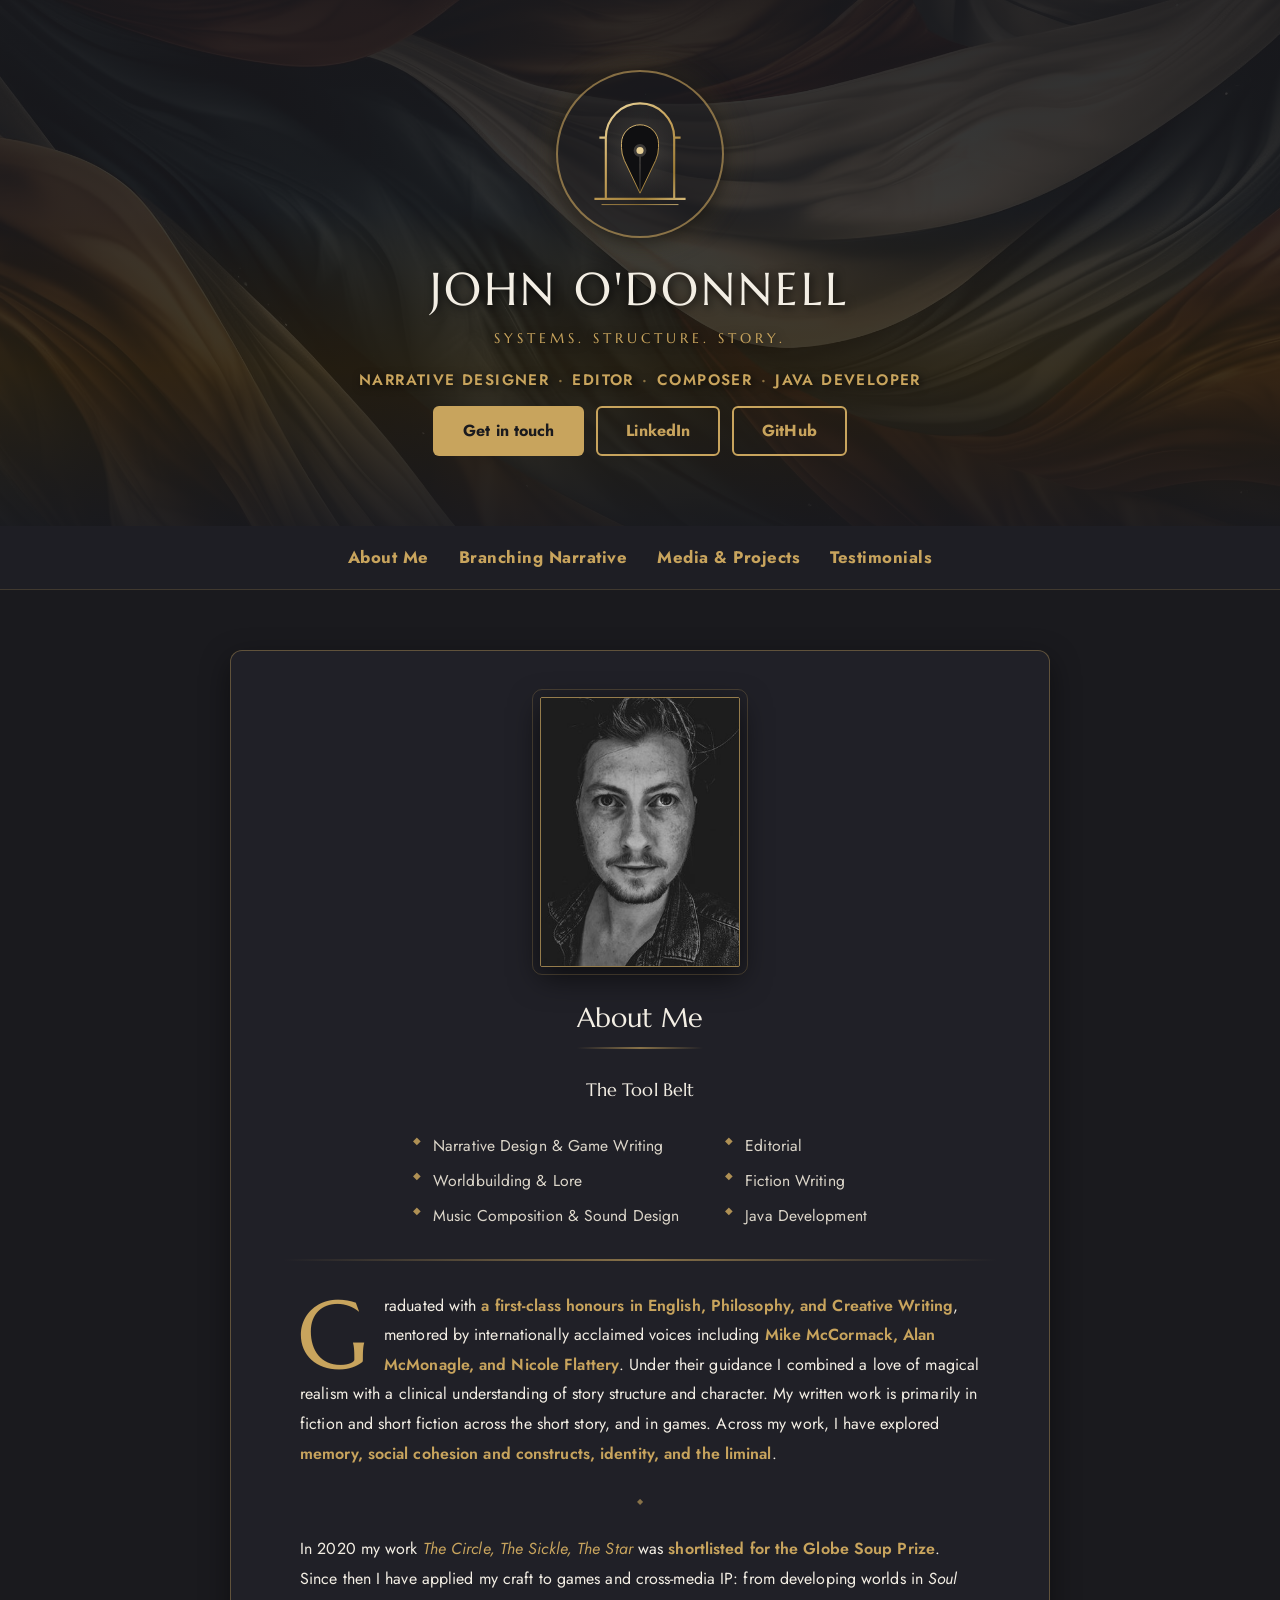
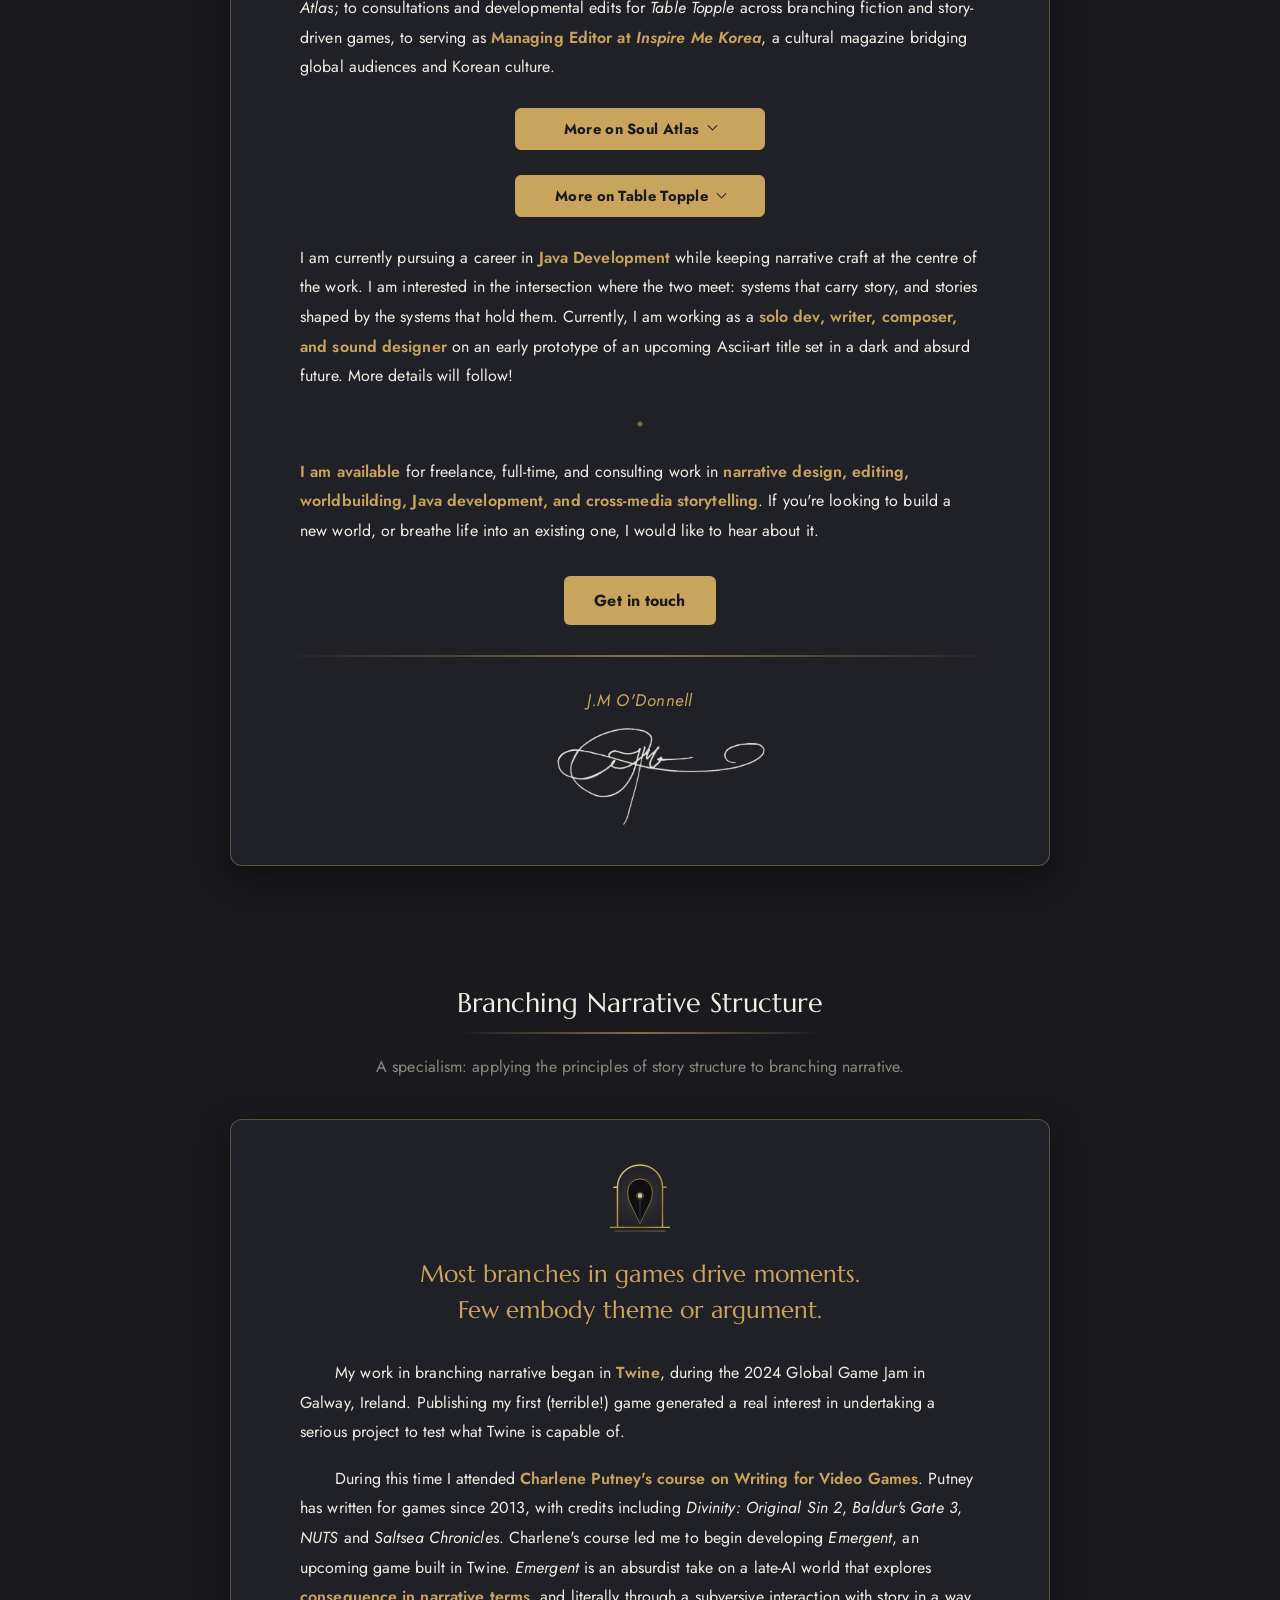
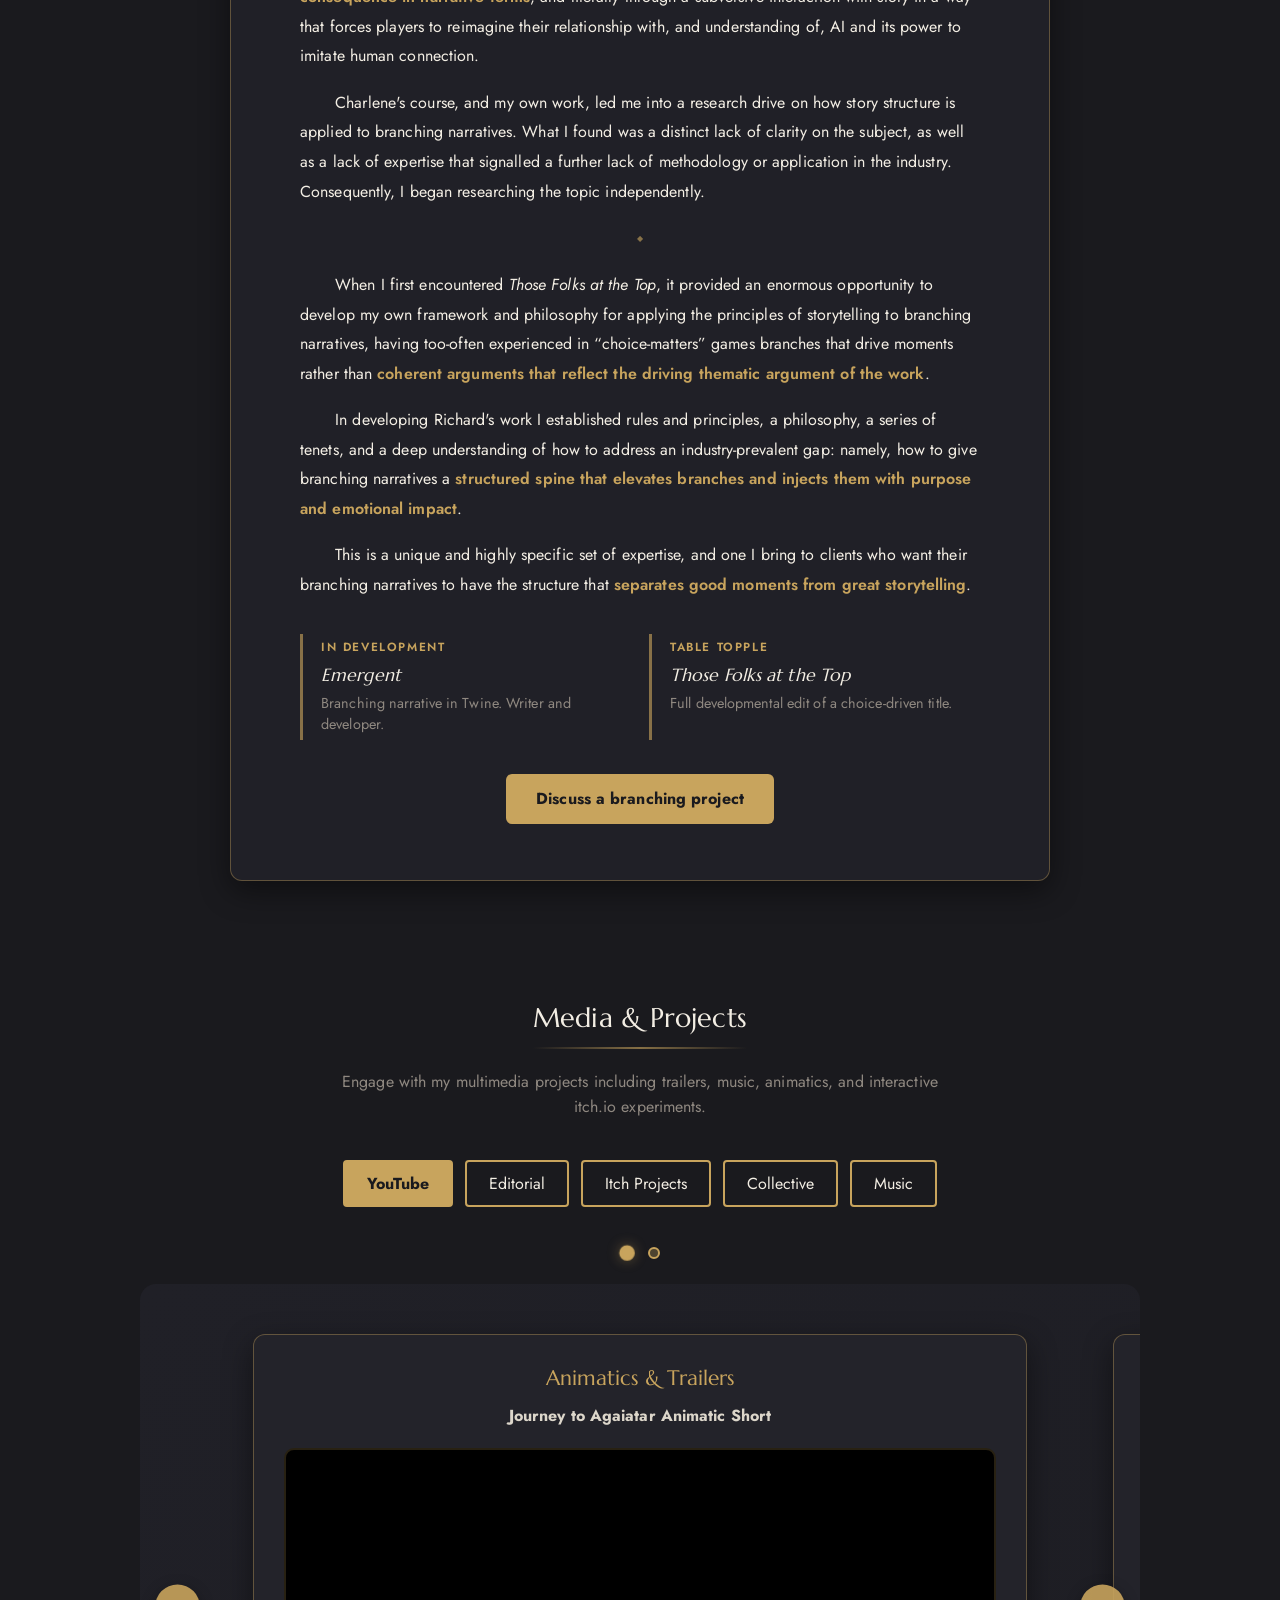
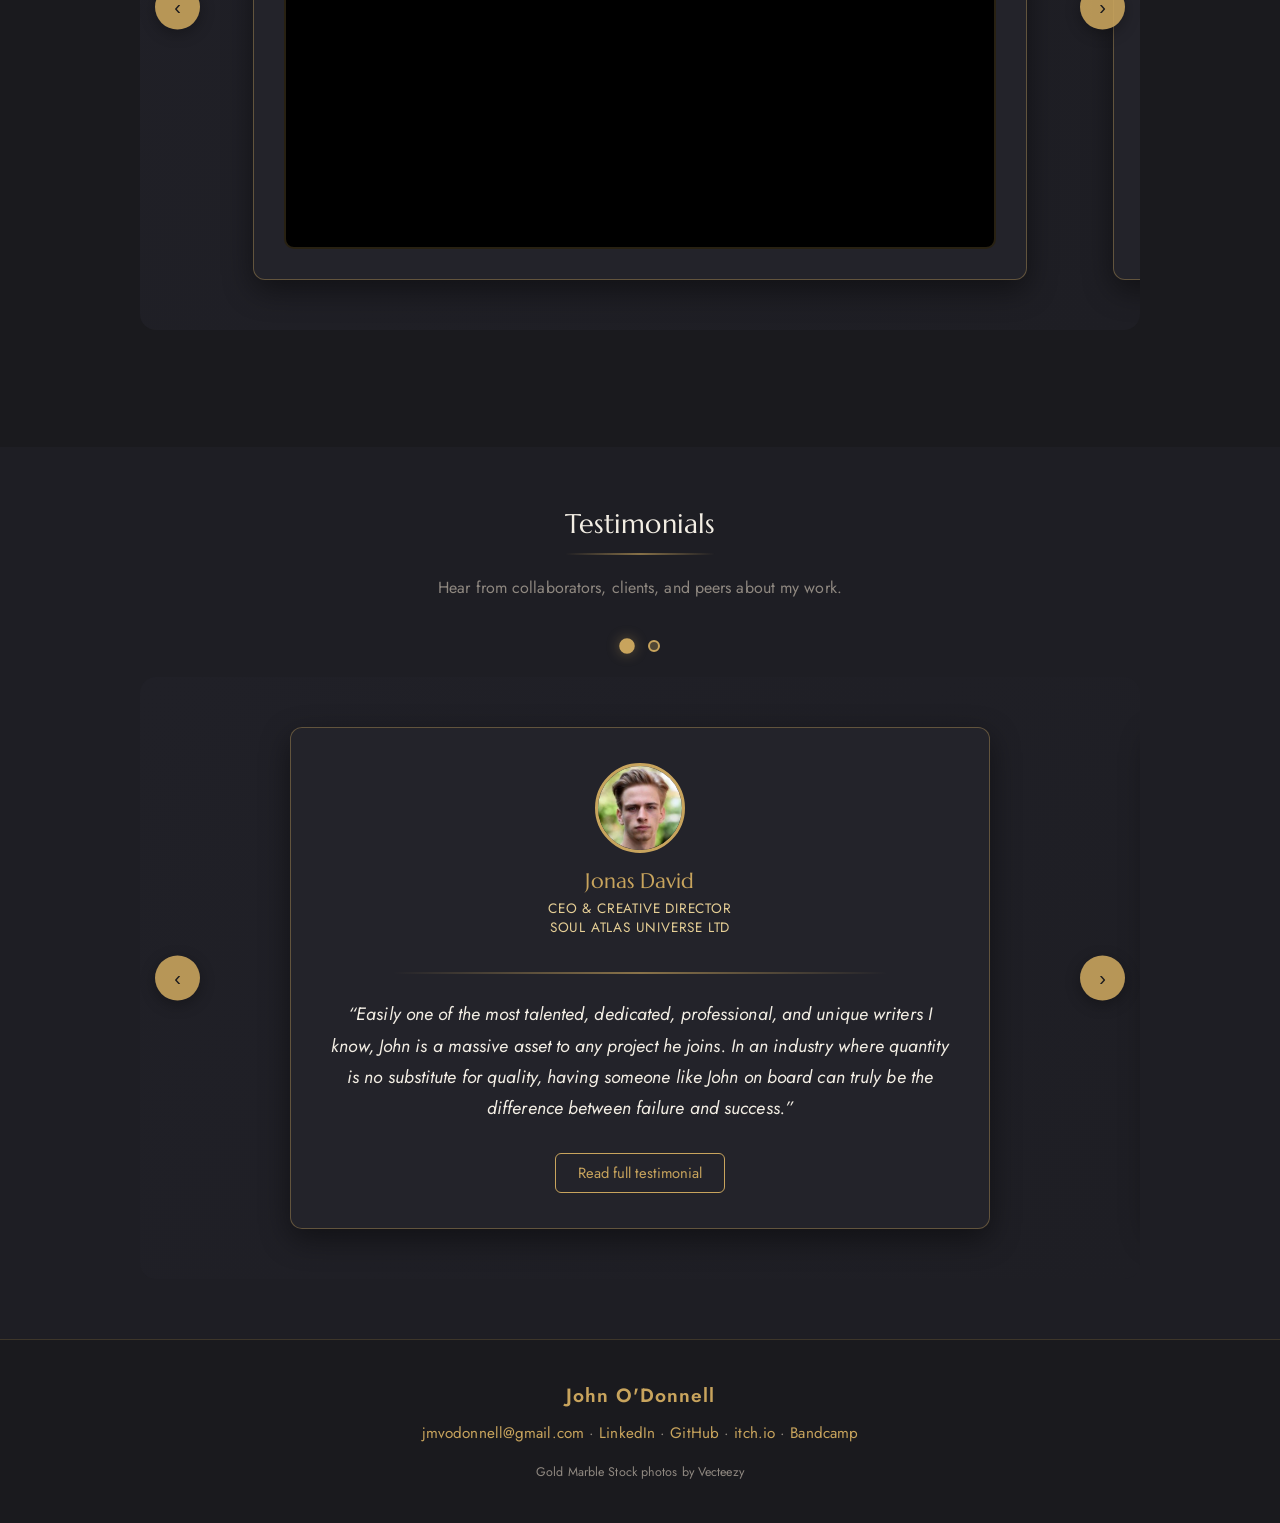
==== commit 609fdcce: "Trim Putney's credentials, reword the Emergent lead-in, space the passages - Dropped the teaching po" ====
--- a/index.html
+++ b/index.html
@@ -40,7 +40,9 @@
   <link rel="preconnect" href="https://fonts.gstatic.com" crossorigin>
   <link rel="stylesheet" href="https://fonts.googleapis.com/css2?family=Marcellus&family=Jost:ital,wght@0,300;0,400;0,500;0,600;1,300&display=swap">
 
-  <link rel="stylesheet" href="styles.css">
+  <!-- Versioned so a stylesheet change is never served from cache. Bump ?v=
+       whenever styles.css changes; the browser treats it as a new file. -->
+  <link rel="stylesheet" href="styles.css?v=7">
 
   <script type="application/ld+json">
   {
@@ -189,7 +191,7 @@
             <div class="specialism-block">
               <p>My work in branching narrative began in <strong>Twine</strong>, during the 2024 Global Game Jam in Galway, Ireland. Publishing my first (terrible!) game generated a real interest in undertaking a serious project to test what Twine is capable of.</p>
 
-              <p>During this time I attended <strong><a href="https://irishwriterscentre.ie/courses/writing-for-video-games-with-charlene-putney-5/" target="_blank" rel="noopener">Charlene Putney's course on Writing for Video Games</a></strong>. Putney has written for games since 2013, with credits including <em>Divinity: Original Sin 2</em>, <em>Baldur's Gate 3</em>, <em>NUTS</em> and <em>Saltsea Chronicles</em>, and teaches writing for games at Trinity College and ITU Copenhagen. That work led to <em>Emergent</em>, an upcoming game built in Twine. <em>Emergent</em> is an absurdist take on a late-AI world that explores <strong>consequence in narrative terms</strong>, and literally through a subversive interaction with story in a way that forces players to reimagine their relationship with, and understanding of, AI and its power to imitate human connection.</p>
+              <p>During this time I attended <strong><a href="https://irishwriterscentre.ie/courses/writing-for-video-games-with-charlene-putney-5/" target="_blank" rel="noopener">Charlene Putney's course on Writing for Video Games</a></strong>. Putney has written for games since 2013, with credits including <em>Divinity: Original Sin 2</em>, <em>Baldur's Gate 3</em>, <em>NUTS</em> and <em>Saltsea Chronicles</em>. Charlene's course led me to begin developing <em>Emergent</em>, an upcoming game built in Twine. <em>Emergent</em> is an absurdist take on a late-AI world that explores <strong>consequence in narrative terms</strong>, and literally through a subversive interaction with story in a way that forces players to reimagine their relationship with, and understanding of, AI and its power to imitate human connection.</p>
 
               <p>Charlene's course, and my own work, led me into a research drive on how story structure is applied to branching narratives. What I found was a distinct lack of clarity on the subject, as well as a lack of expertise that signalled a further lack of methodology or application in the industry. Consequently, I began researching the topic independently.</p>
             </div>
--- a/styles.css
+++ b/styles.css
@@ -1764,3 +1764,8 @@
   .specialism-mark { height: 56px; }
   .specialism-block p { text-indent: 1.6em; }
 }
+
+/* Air between the paragraphs inside each passage. They still carry an
+   indented first line, so the passage reads as continuous, but no longer
+   as a single wall of text. */
+.specialism-block p + p { margin-top: 1.05rem; }
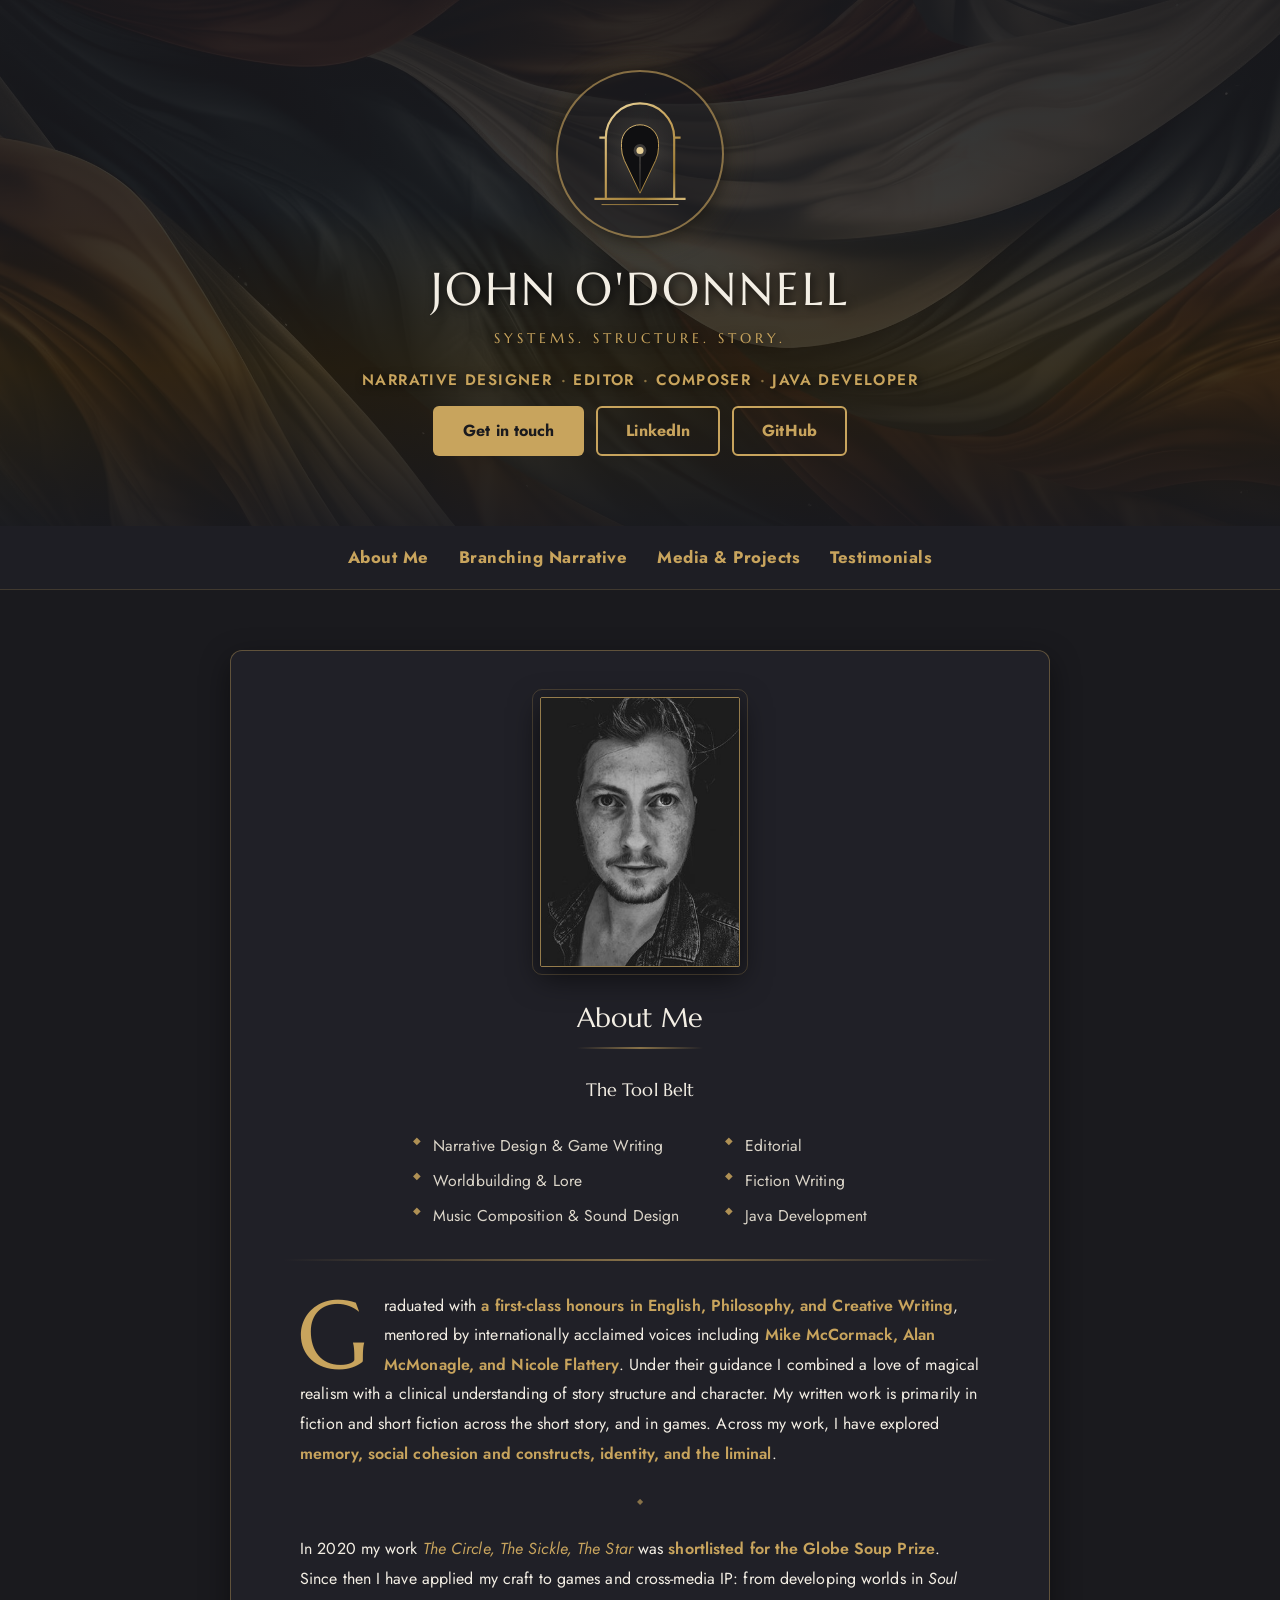
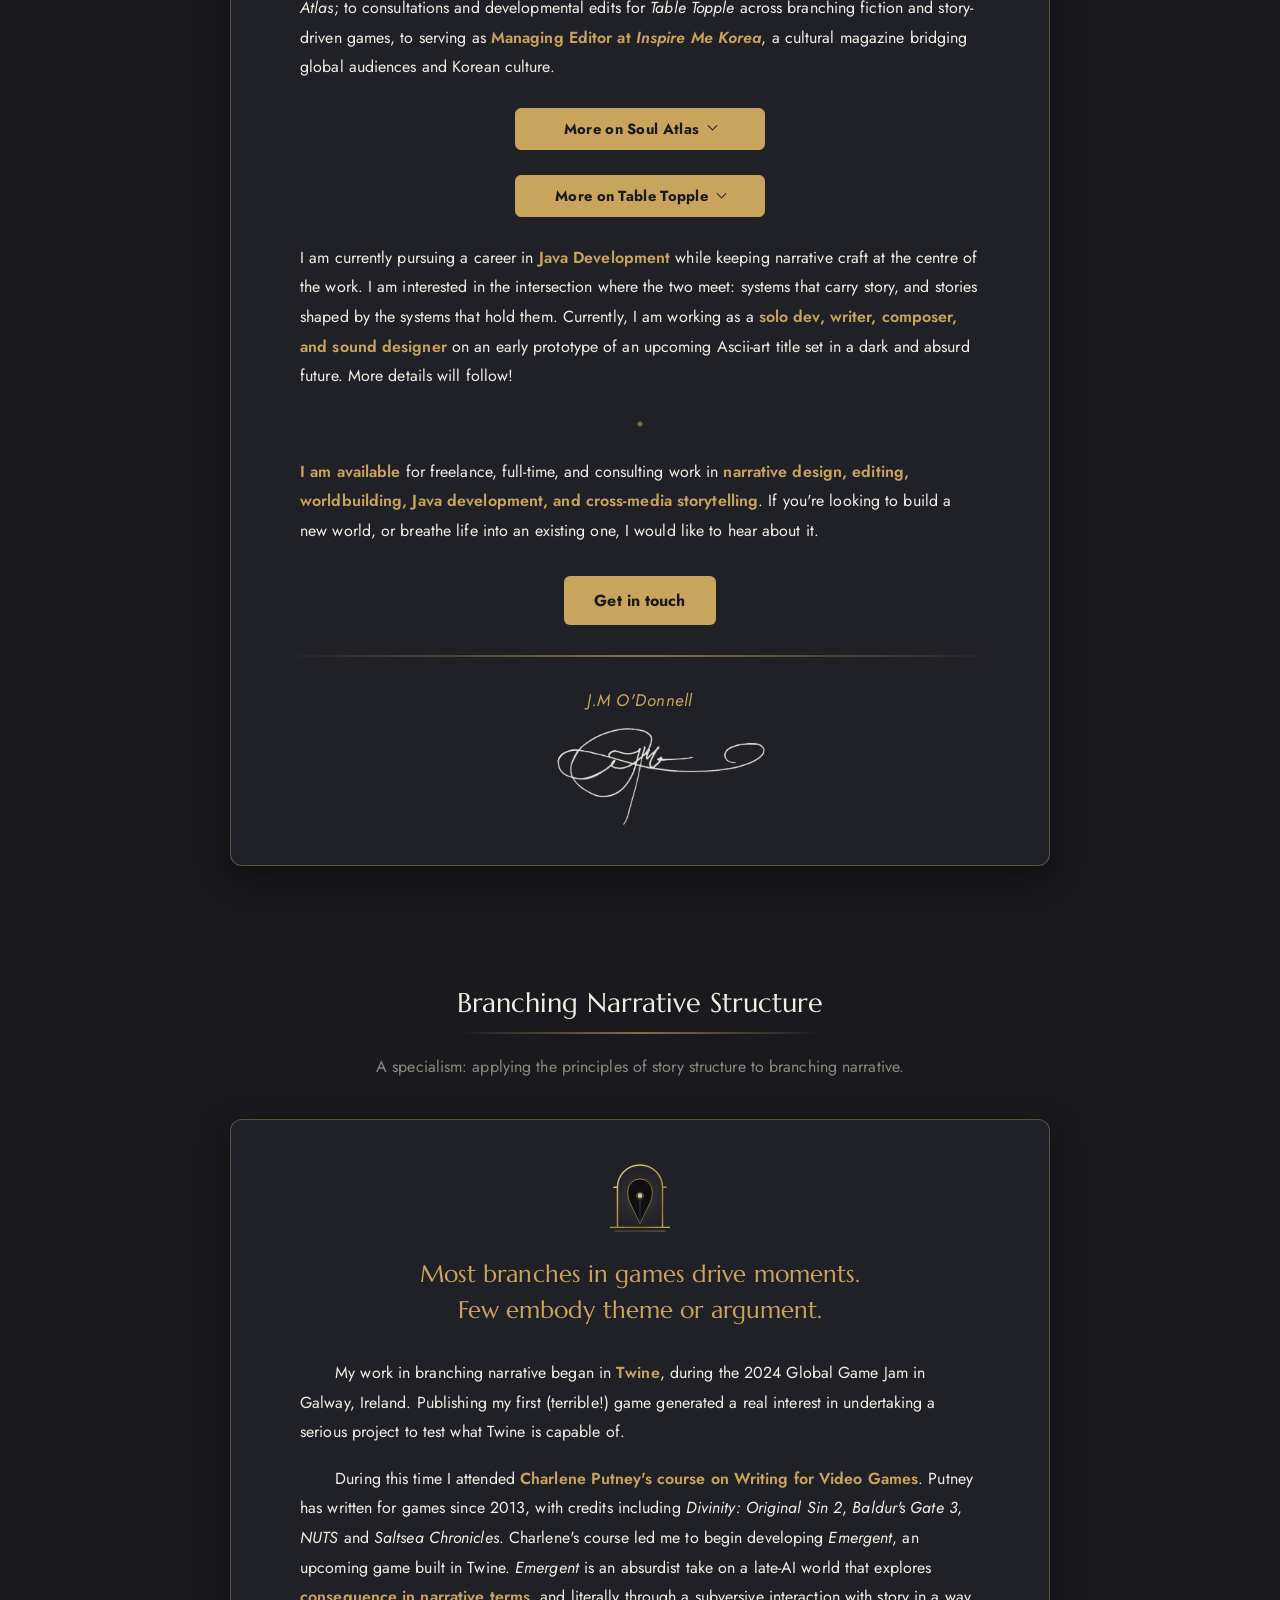
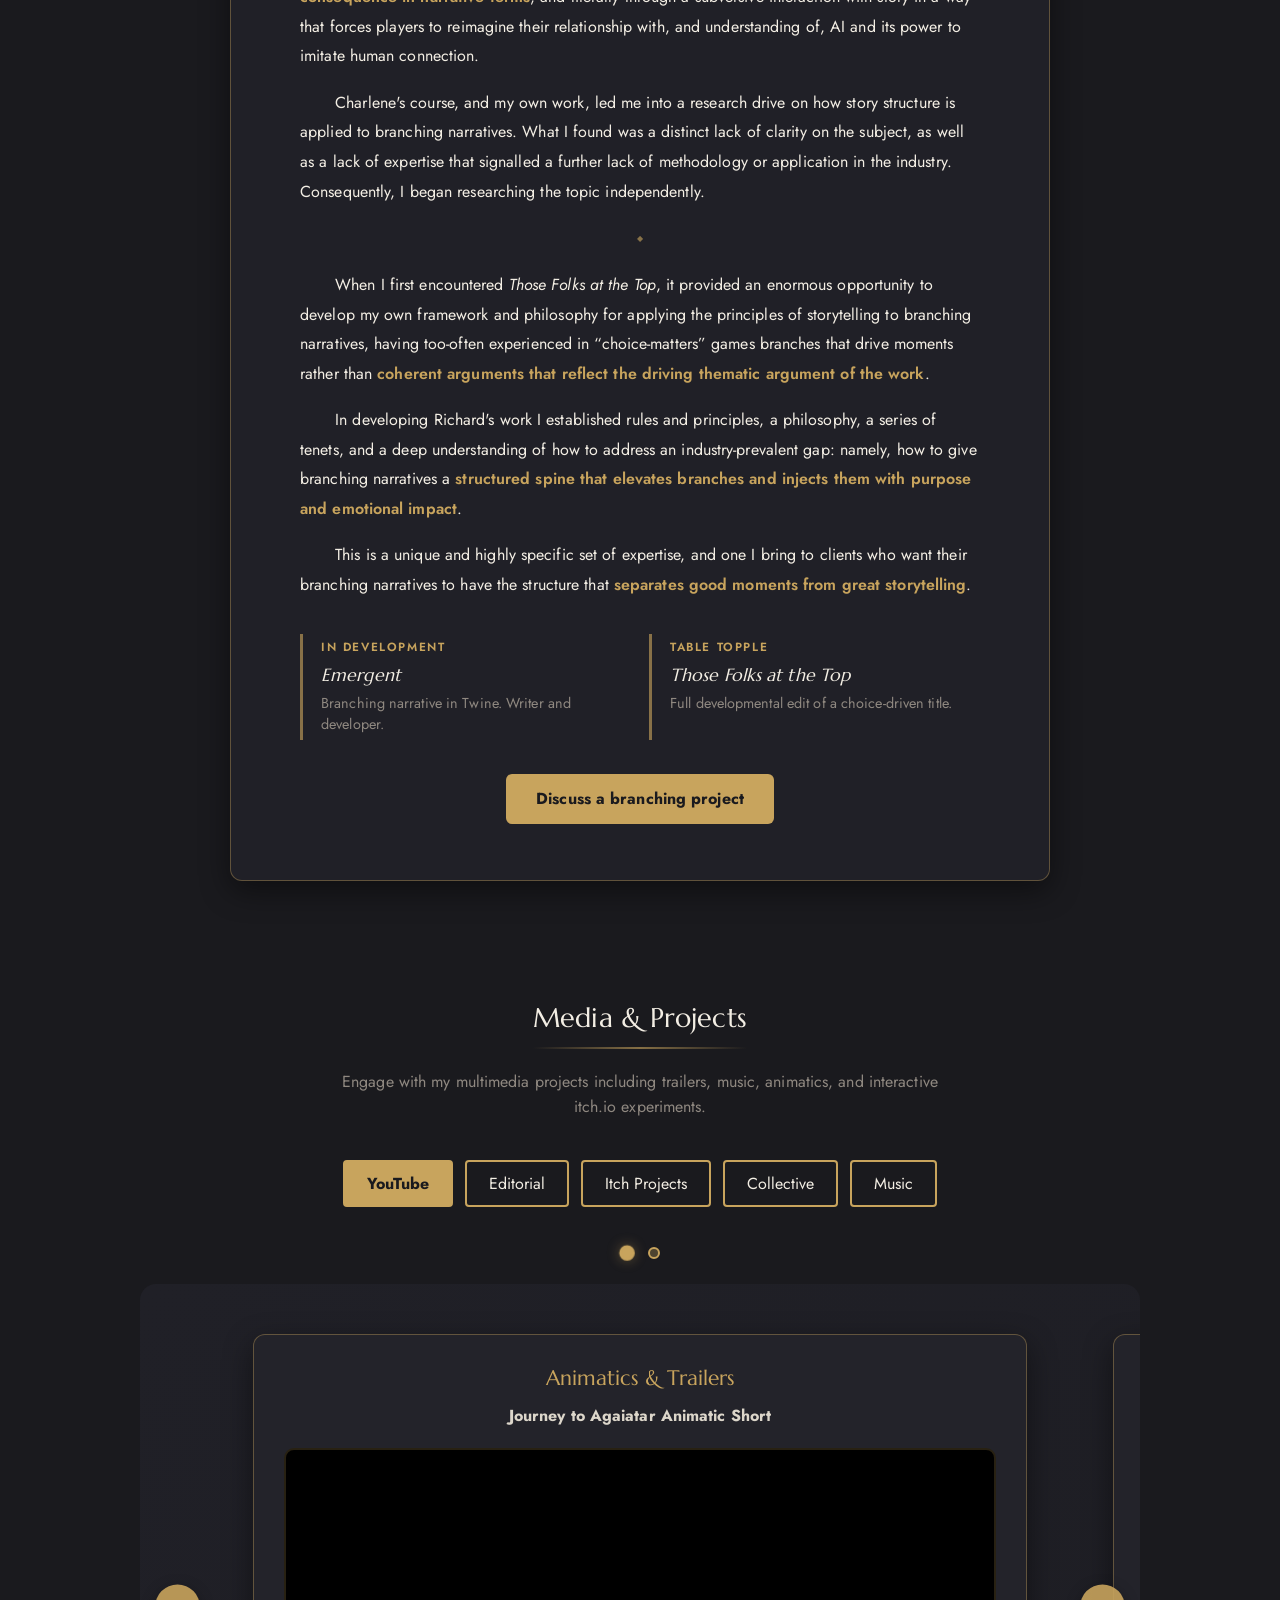
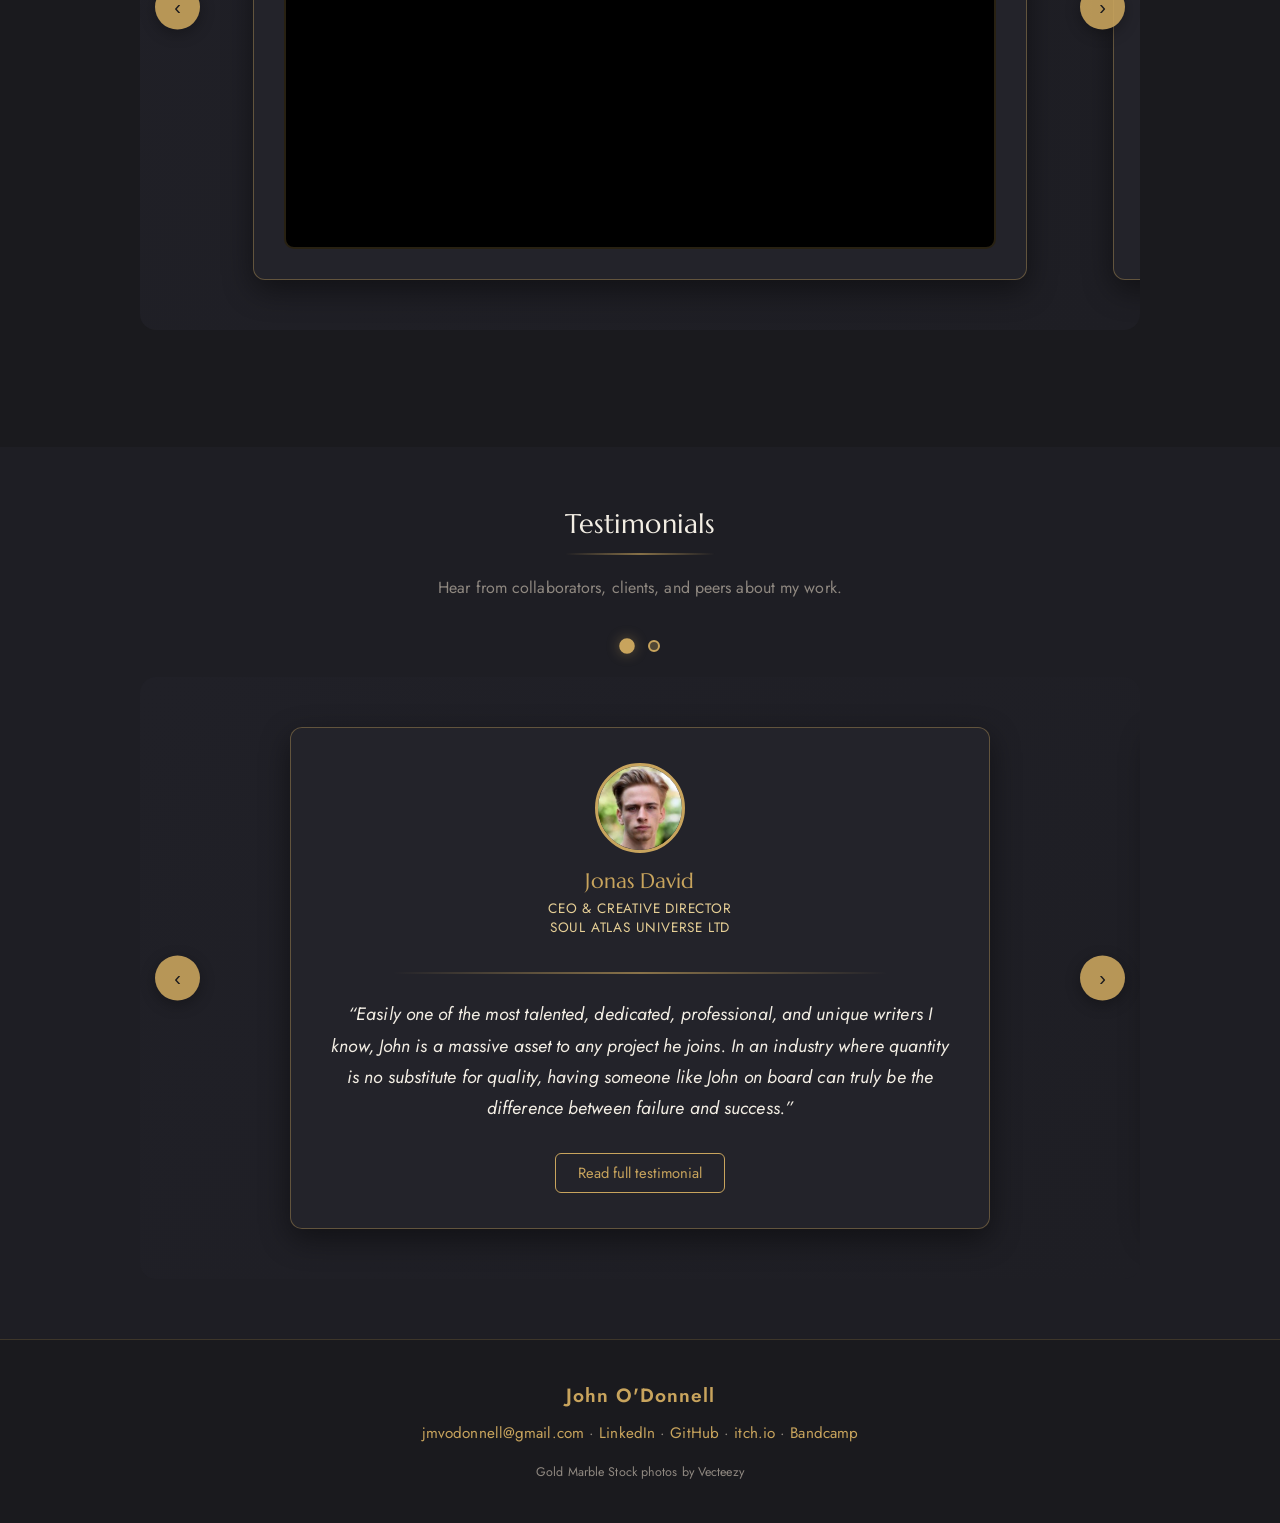
==== commit 420a6650: "Fix hero clipping on phones and enlarge touch targets Two real mobile faults, both mine.  The hero w" ====
--- a/index.html
+++ b/index.html
@@ -15,14 +15,14 @@
   <meta property="og:title" content="John O'Donnell — Narrative Designer, Editor, Composer &amp; Java Developer">
   <meta property="og:description" content="Worldbuilding and lore for Soul Atlas. Developmental editing for Table Topple. Managing Editor at Inspire Me Korea.">
   <meta property="og:url" content="https://jmvodonnell.github.io/">
-  <meta property="og:image" content="https://jmvodonnell.github.io/og-image.jpg">
+  <meta property="og:image" content="https://jmvodonnell.github.io/og-image-v2.jpg">
   <meta property="og:image:width" content="1200">
   <meta property="og:image:height" content="630">
   <meta property="og:image:alt" content="John O'Donnell — Narrative Designer, Editor, Composer, Java Developer. Systems. Structure. Story.">
   <meta name="twitter:card" content="summary_large_image">
   <meta name="twitter:title" content="John O'Donnell — Narrative Designer, Editor, Composer &amp; Java Developer">
   <meta name="twitter:description" content="Worldbuilding and lore for Soul Atlas. Developmental editing for Table Topple. Managing Editor at Inspire Me Korea.">
-  <meta name="twitter:image" content="https://jmvodonnell.github.io/og-image.jpg">
+  <meta name="twitter:image" content="https://jmvodonnell.github.io/og-image-v2.jpg">
   <meta name="theme-color" content="#1A1A1E">
 
   <!-- Brand icons. The inline SVG placeholder is replaced by the real mark. -->
@@ -42,7 +42,7 @@
 
   <!-- Versioned so a stylesheet change is never served from cache. Bump ?v=
        whenever styles.css changes; the browser treats it as a new file. -->
-  <link rel="stylesheet" href="styles.css?v=7">
+  <link rel="stylesheet" href="styles.css?v=9">
 
   <script type="application/ld+json">
   {
@@ -80,7 +80,7 @@
              lockup here would repeat the mark. -->
         <h1 class="header-name">John O'Donnell</h1>
         <p class="header-motto">Systems. Structure. Story.</p>
-        <p class="header-roles"><span>Narrative Designer</span><span>Editor</span><span>Composer</span><span>Java Developer</span></p>
+        <p class="header-roles"><span>Narrative Designer</span> <span>Editor</span> <span>Composer</span> <span>Java Developer</span></p>
         <div class="header-actions" id="headerActions">
           <a href="mailto:jmvodonnell@gmail.com?subject=Collaboration%20Inquiry" class="cta-btn">Get in touch</a>
           <!-- LinkedIn / GitHub links are injected here from the SITE config in the script below -->
--- a/styles.css
+++ b/styles.css
@@ -1769,3 +1769,48 @@
    indented first line, so the passage reads as continuous, but no longer
    as a single wall of text. */
 .specialism-block p + p { margin-top: 1.05rem; }
+
+/* =========================================================================
+   MOBILE CORRECTIONS
+   ========================================================================= */
+
+/* The hero text column was capped at 64ch, which resolves to ~473px in Jost.
+   On a 375px phone that overflowed the viewport and, because the header
+   clips rather than scrolls, the name, role line and buttons were being cut
+   off at both edges without any horizontal scrollbar to reveal it. */
+.text-container { max-width: min(64ch, 100%); }
+.header-tagline { max-width: min(46ch, 100%); }
+.about-intro    { max-width: min(46ch, 100%); }
+.specialism-lead { max-width: min(24ch, 100%); }
+.section-intro  { max-width: min(60ch, 100%); }
+
+/* Touch targets. Links in the nav and footer were 22-24px tall, well under
+   the 44px guideline. The padding enlarges the tappable area without
+   changing how anything looks. */
+@media (max-width: 768px) {
+  nav a { padding: 10px 2px; }
+  .footer-links a { display: inline-block; padding: 8px 2px; }
+
+  /* Dots keep their 12px appearance; the pseudo-element carries the touch
+     area. Spacing is widened so neighbouring targets do not overlap. */
+  .carousel-dots { gap: 20px; }
+  .dot { position: relative; }
+  .dot::after { content: ''; position: absolute; inset: -9px; }
+
+  /* Thin controls get a taller grab area, again without changing the look. */
+  .progress-bar { position: relative; }
+  .progress-bar::after { content: ''; position: absolute; inset: -16px 0; }
+}
+
+/* The role line could not wrap at all: making each role a nowrap span had
+   also removed the whitespace between them, leaving no break opportunity,
+   so "Java Developer" ran off a 360px screen. Whitespace is back in the
+   markup, and the separator now trails its own role rather than leading the
+   next one, so a wrap leaves "... Editor ·" at the end of a line instead of
+   stranding a middot at the start of the next. */
+.header-roles span + span::before { content: none; }
+.header-roles span:not(:last-child)::after {
+  content: '·';
+  margin-left: 0.55em;
+  color: var(--gold-line-str);
+}
